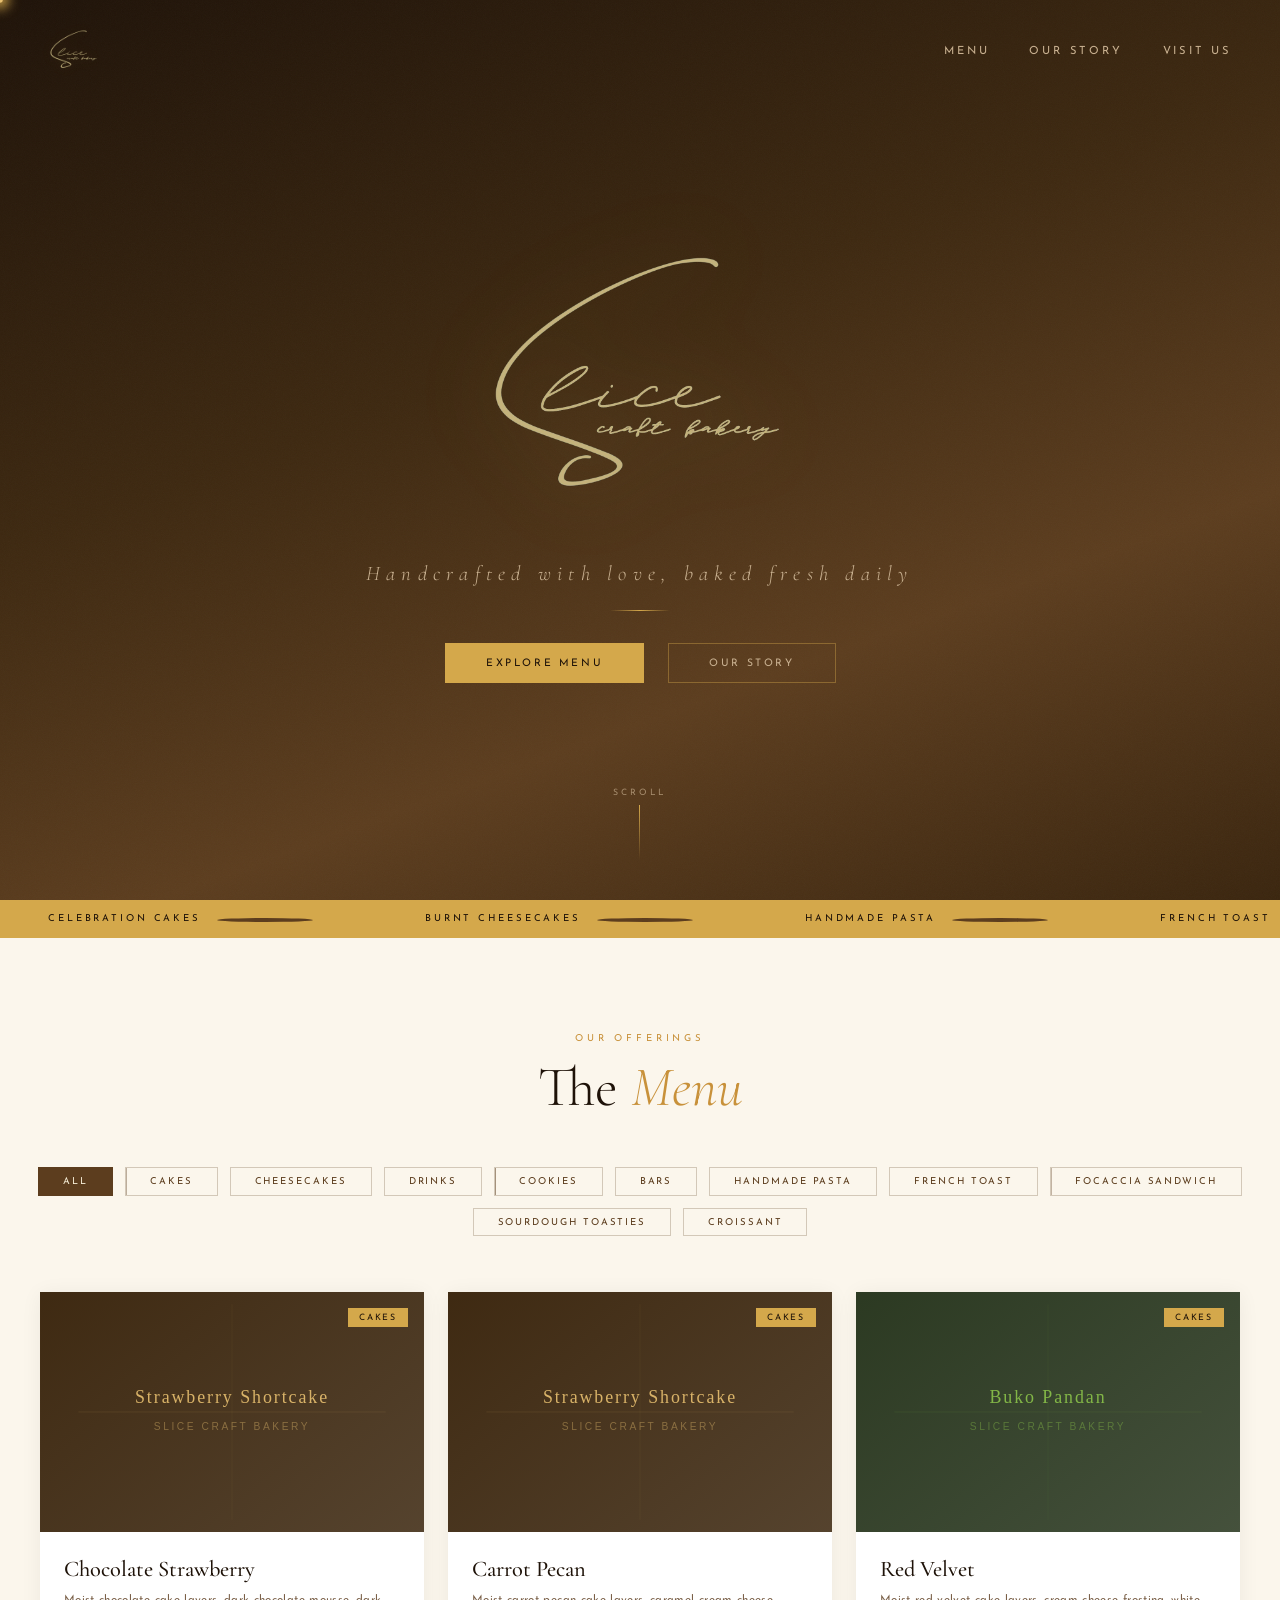
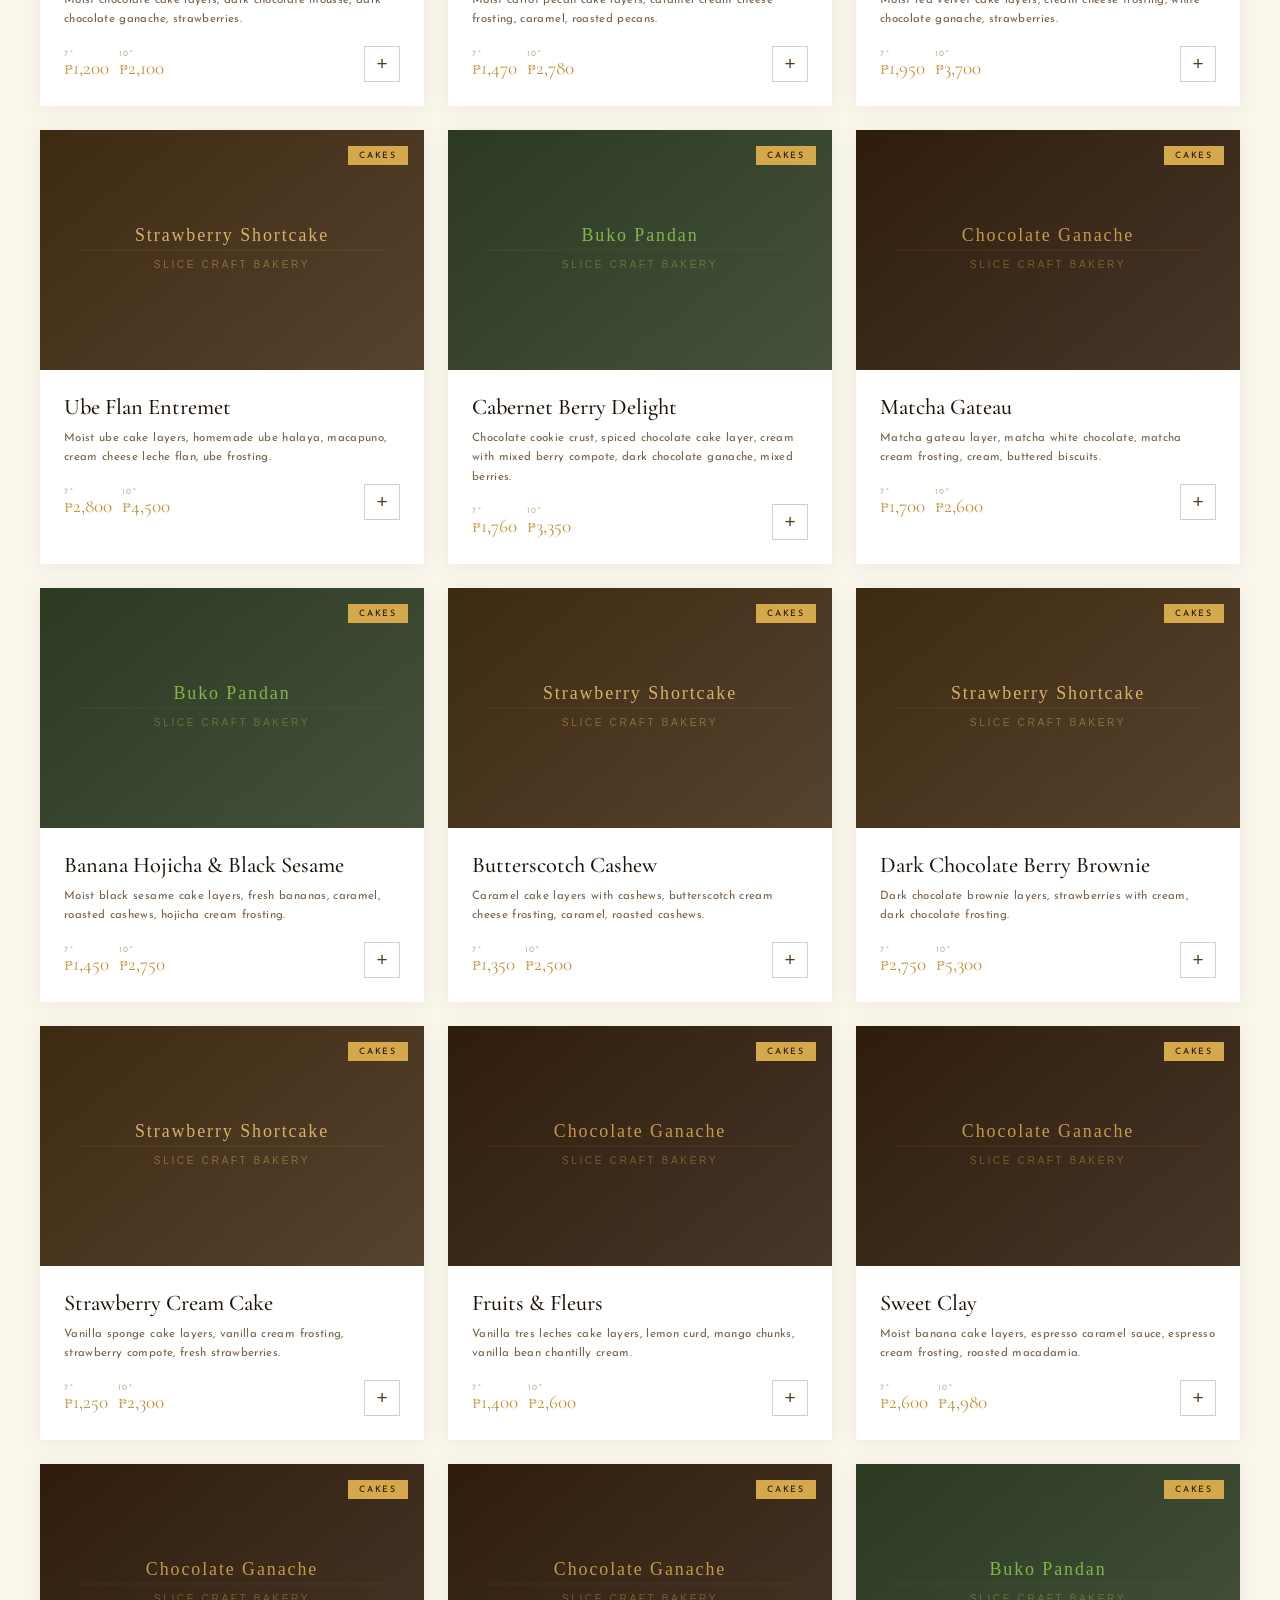
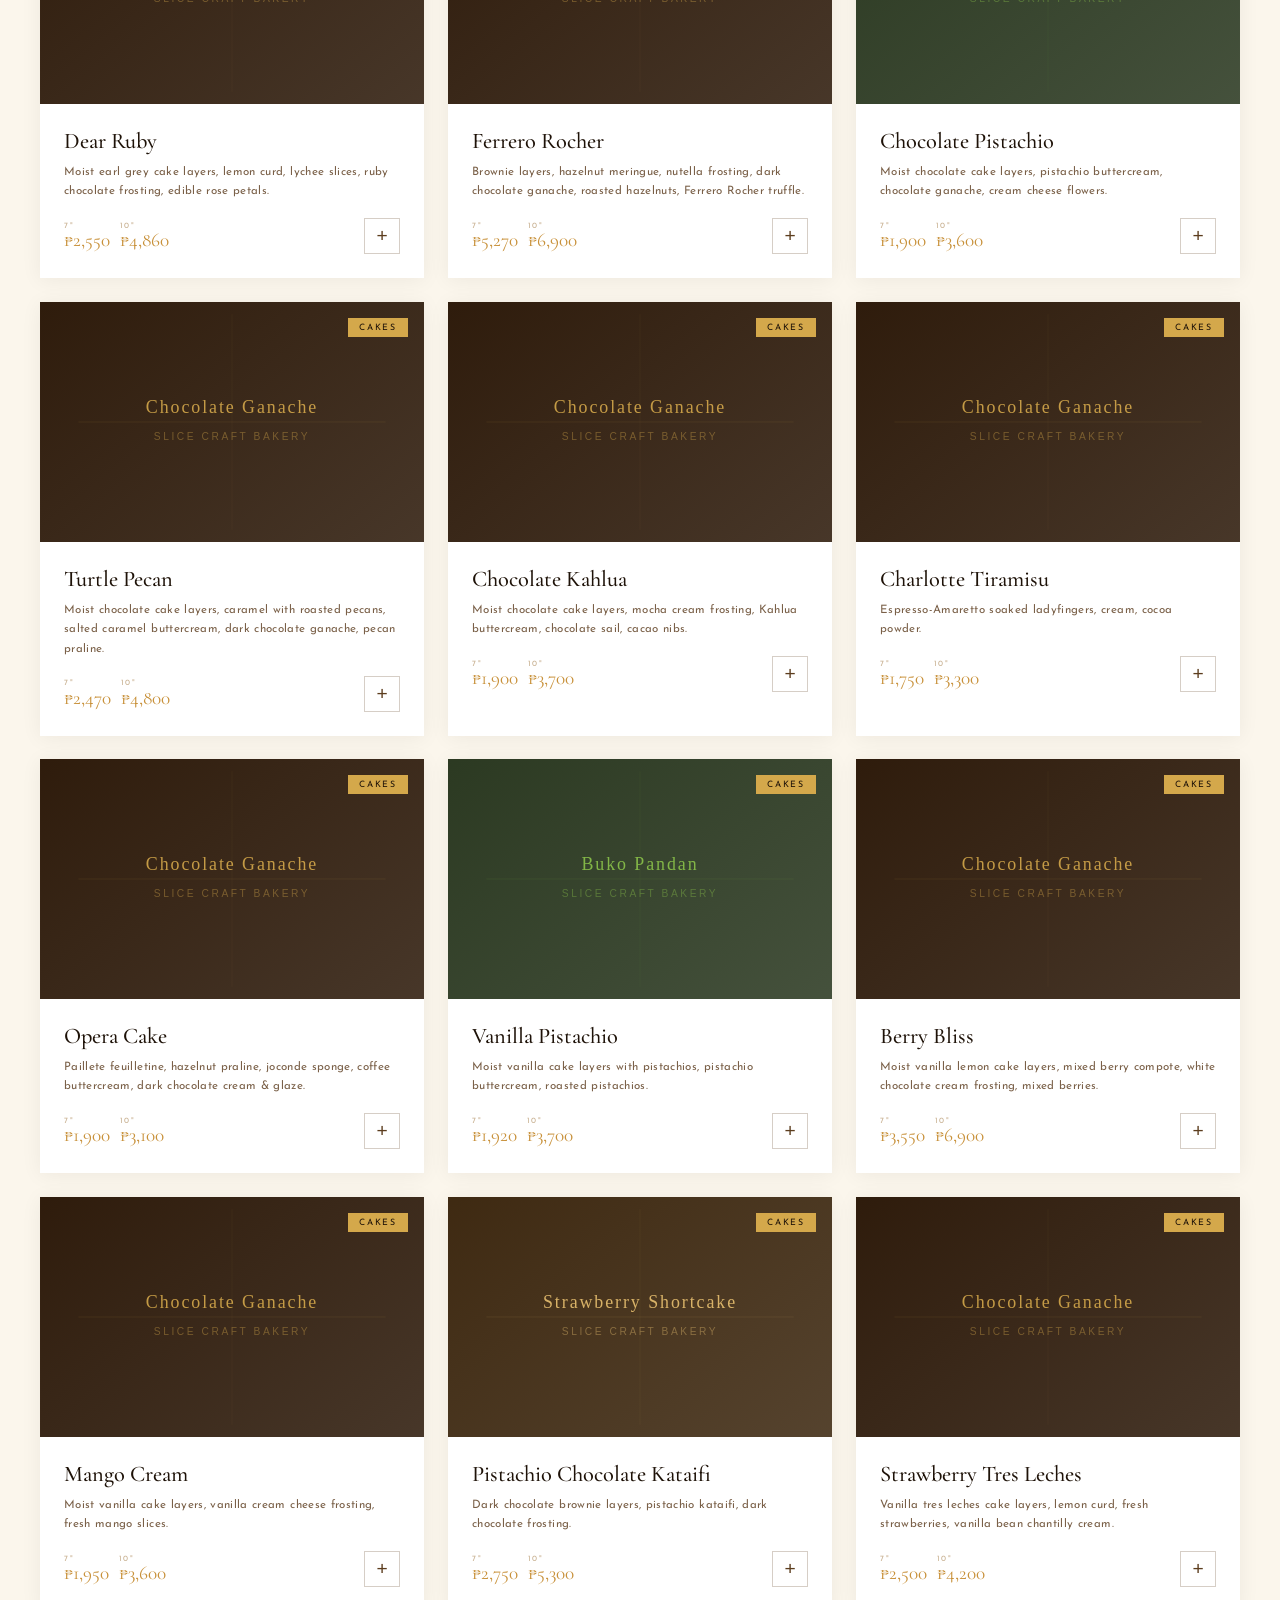
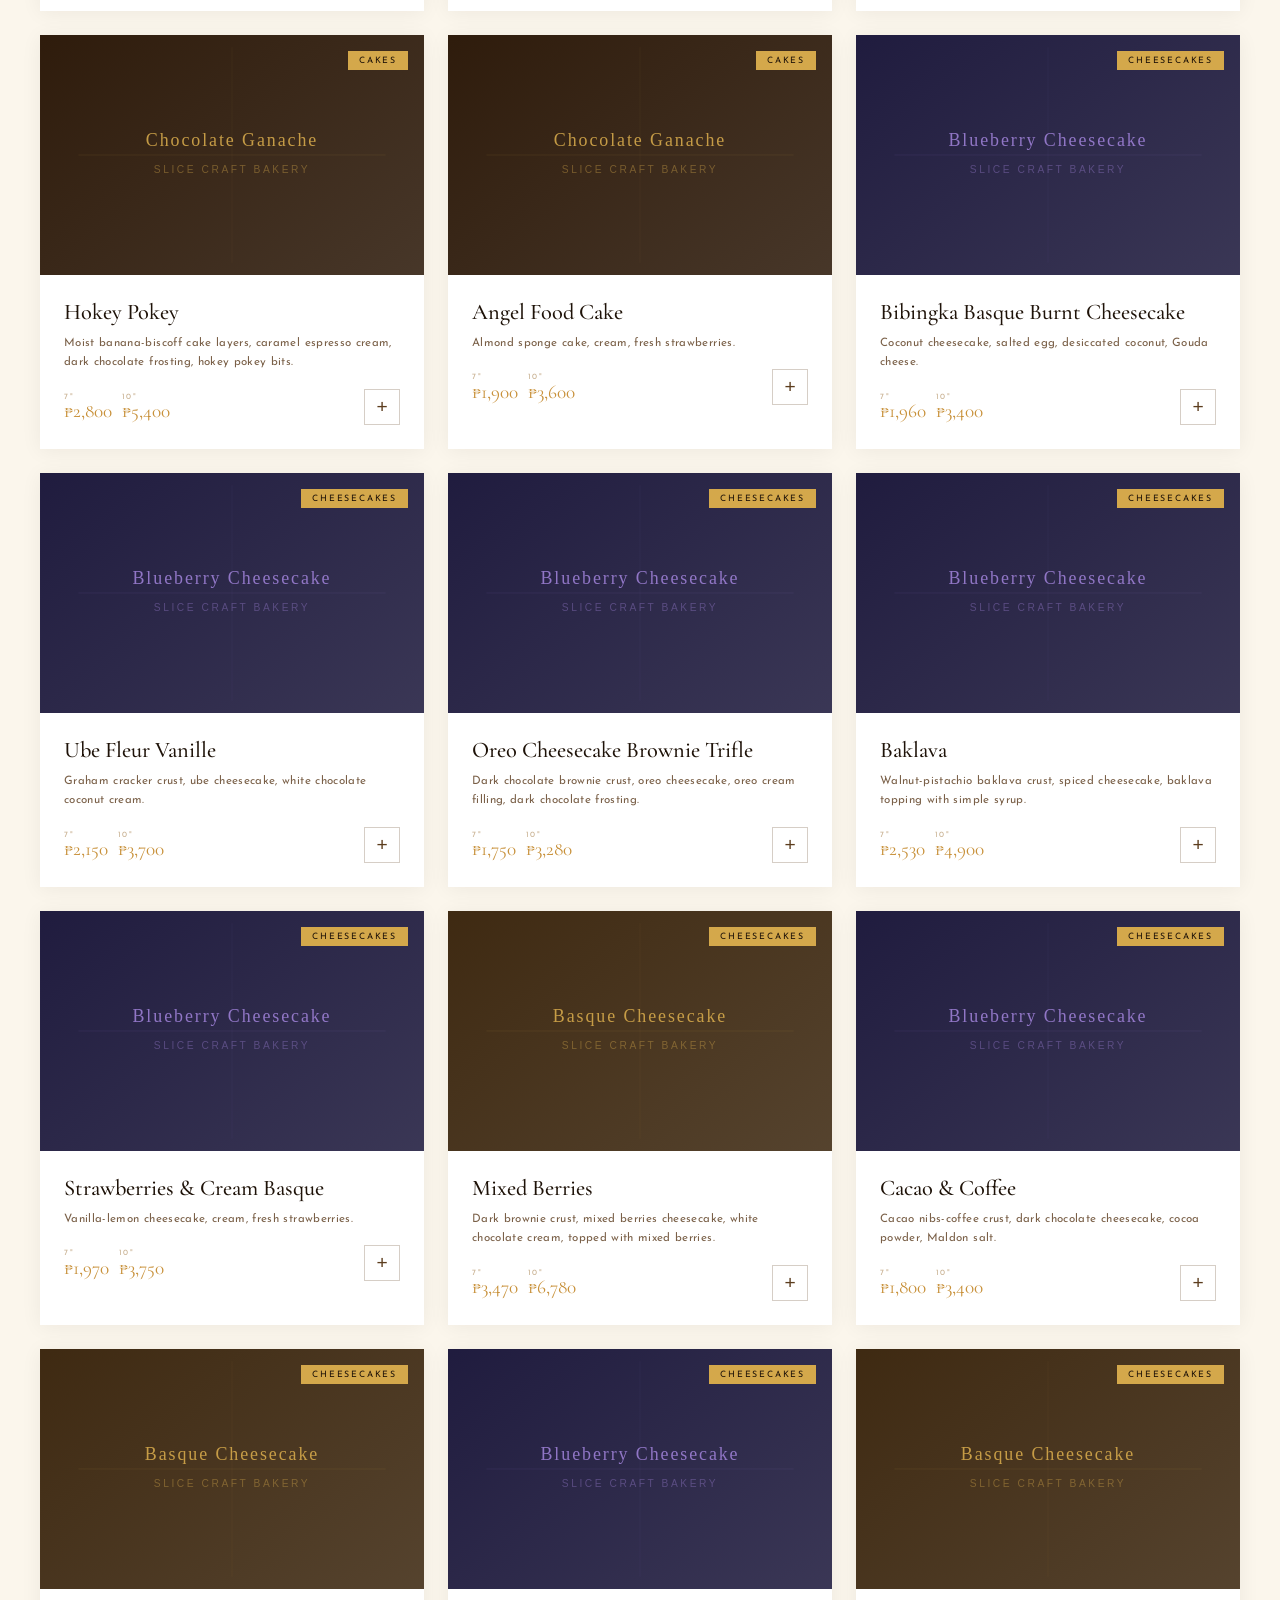
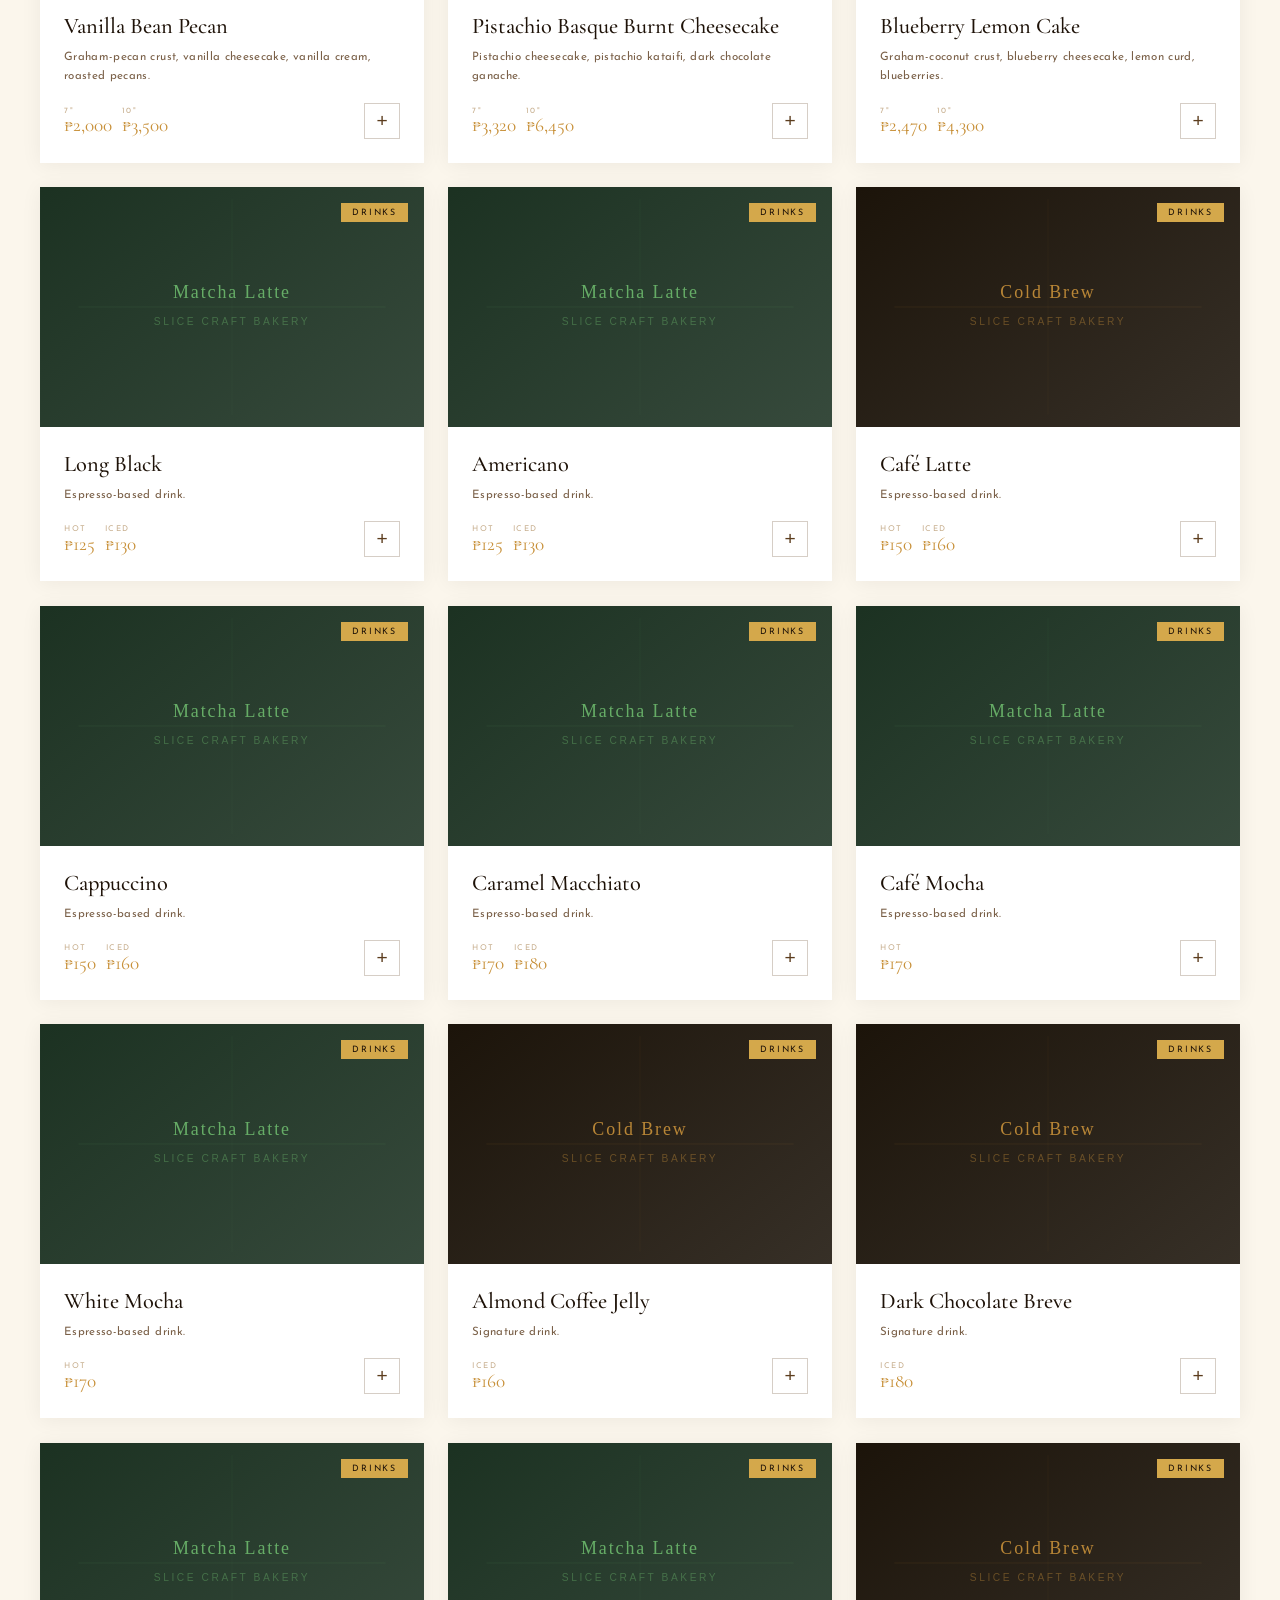
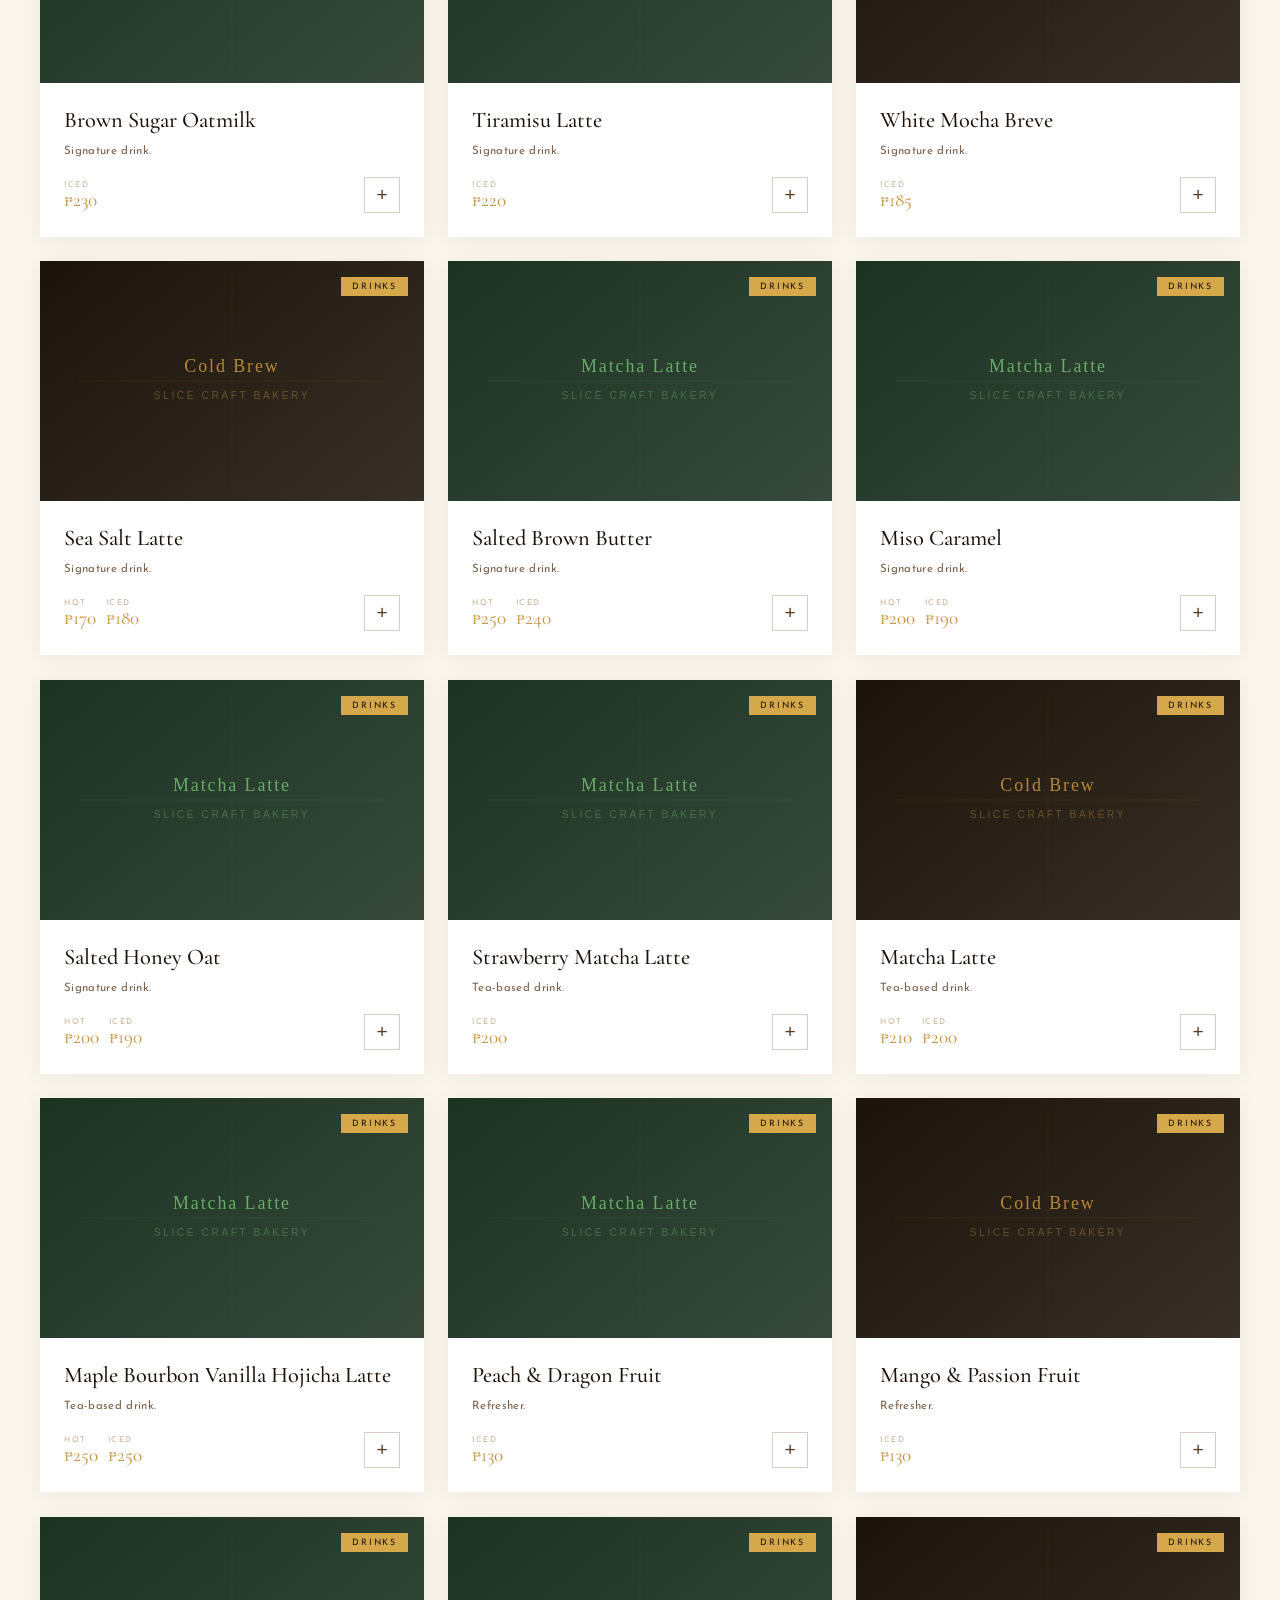
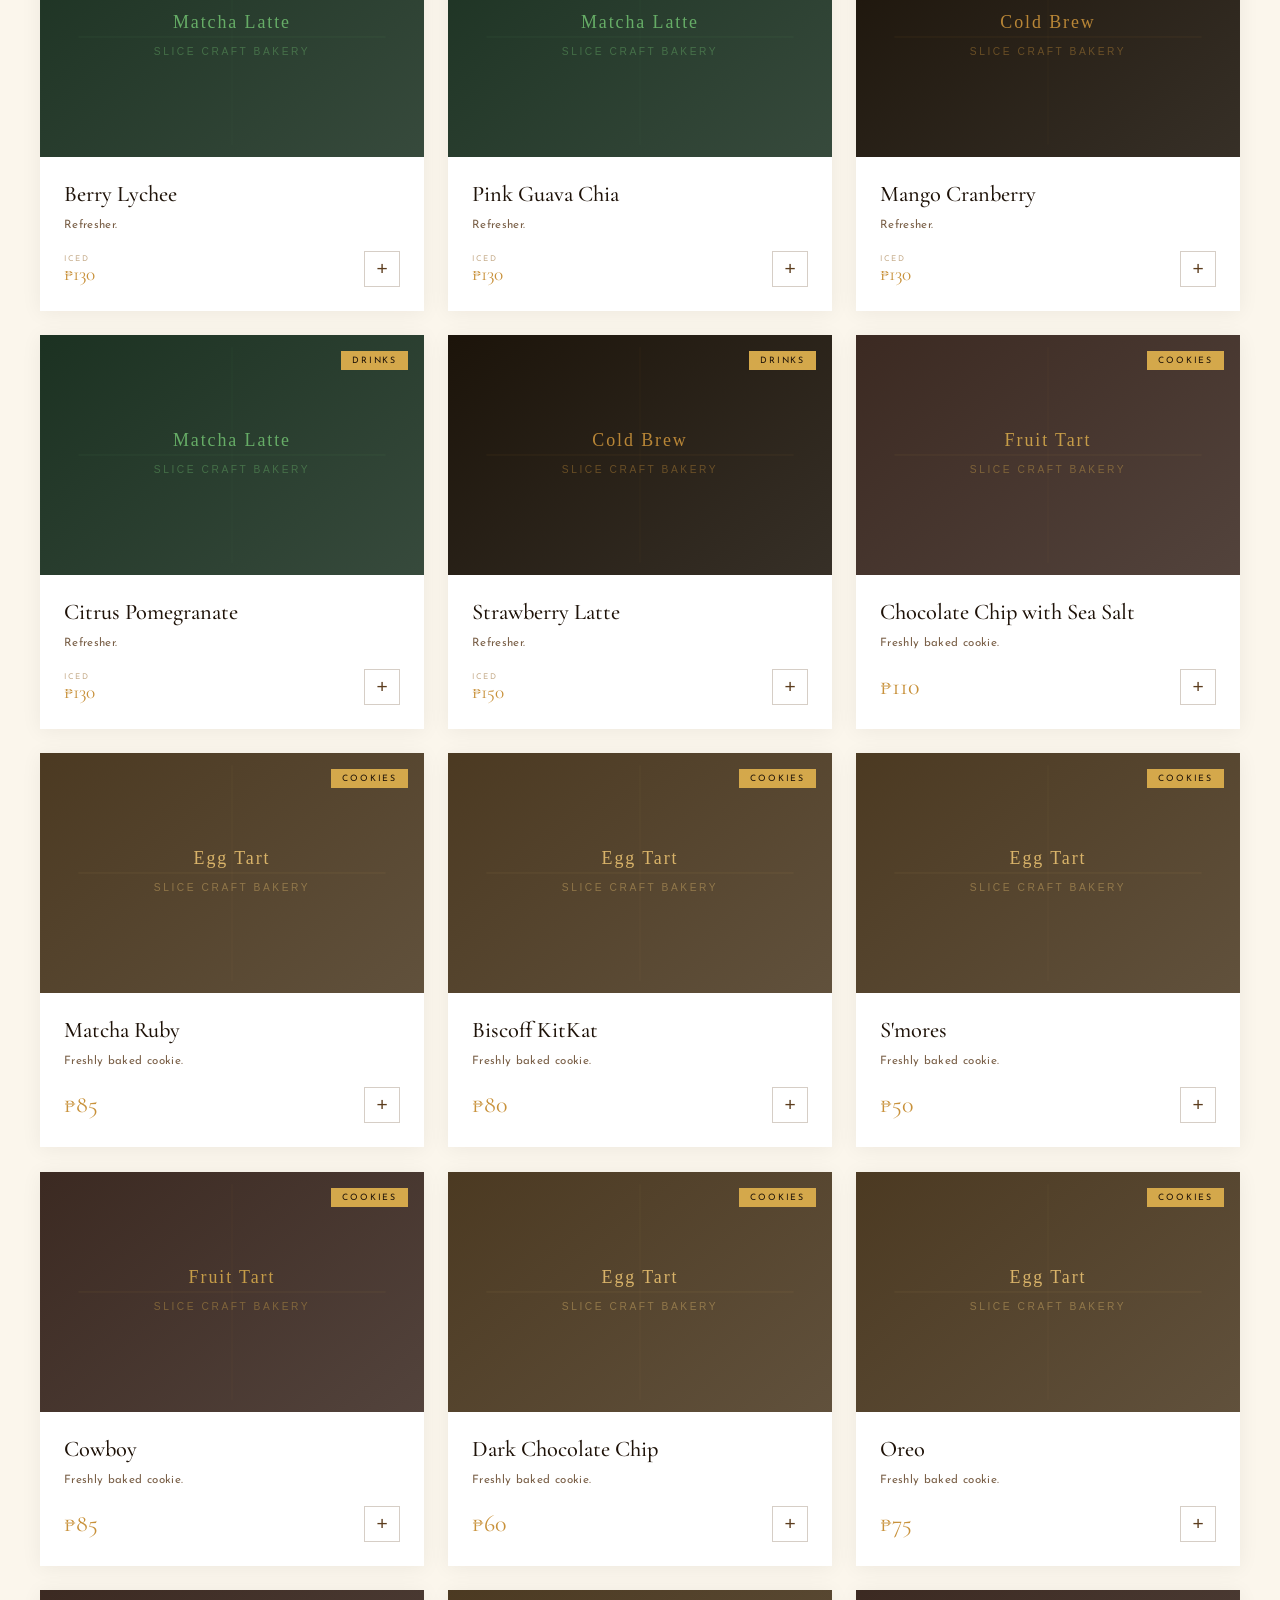
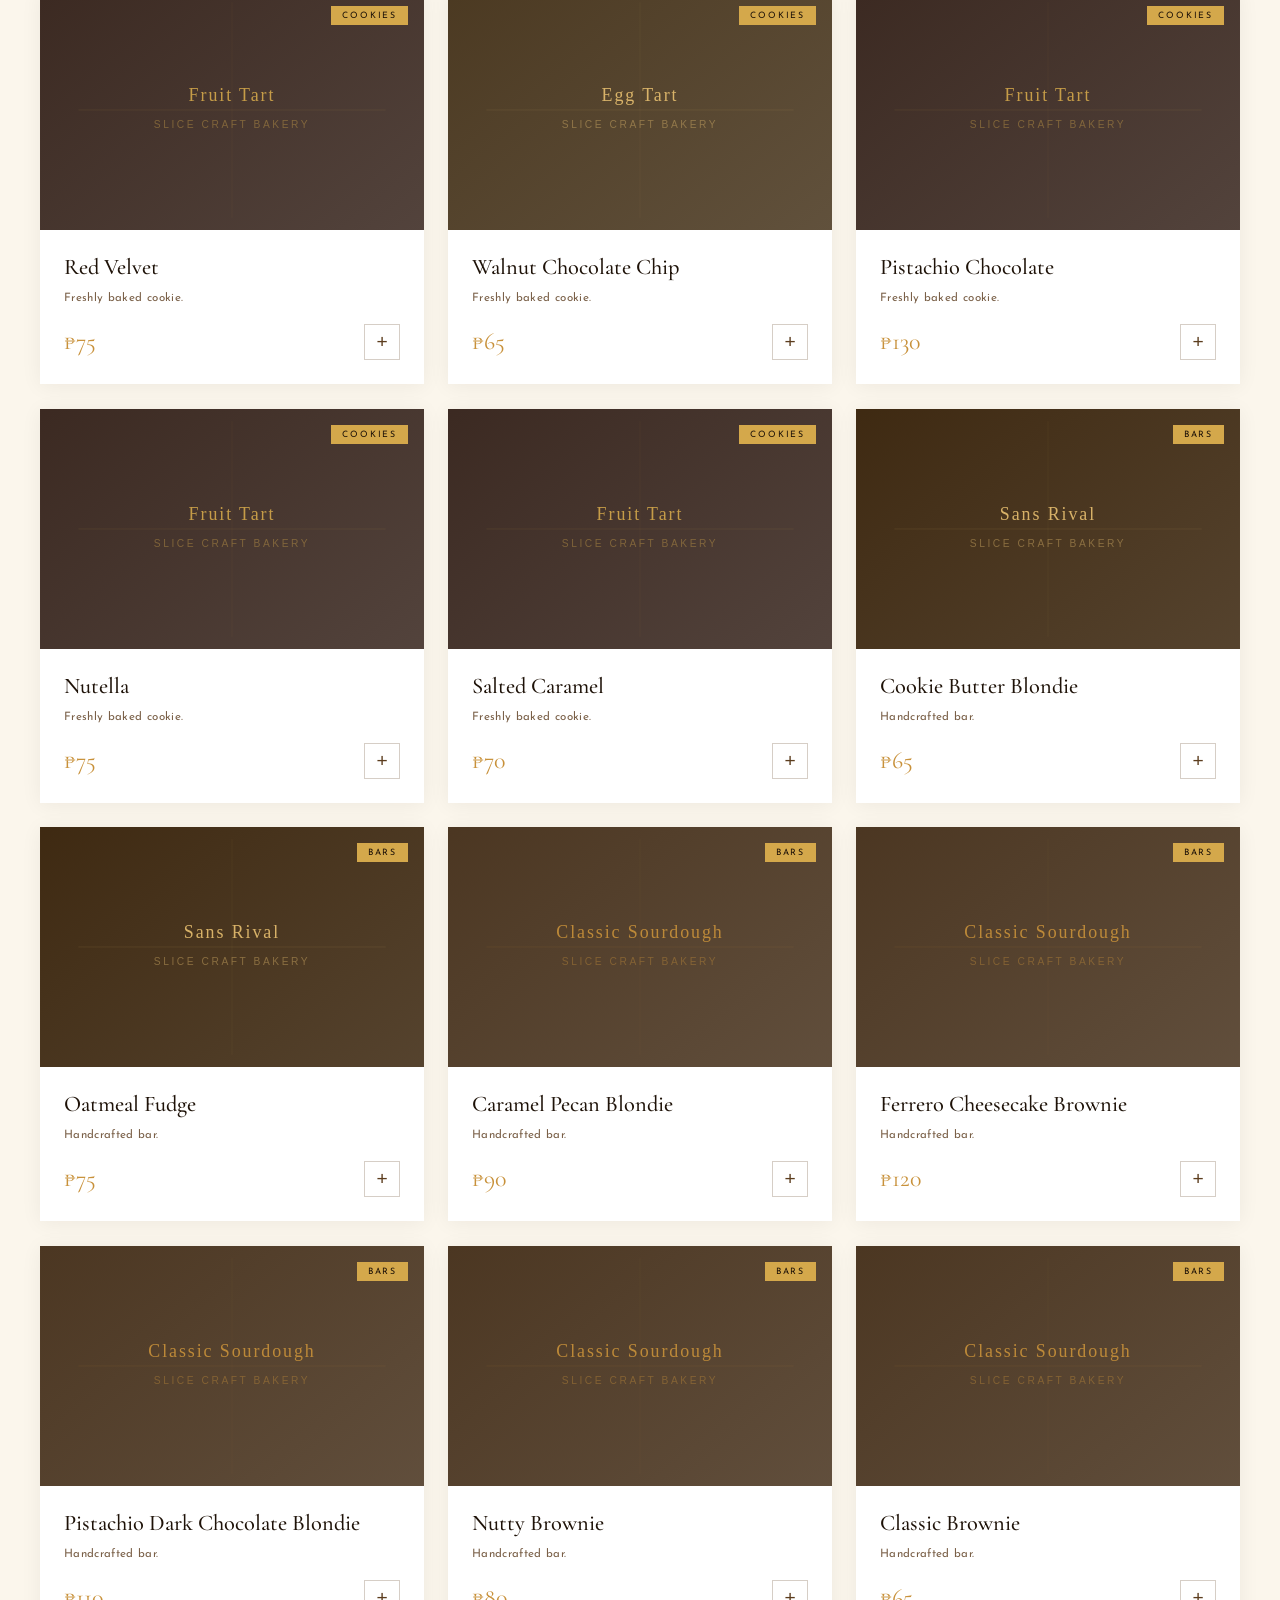
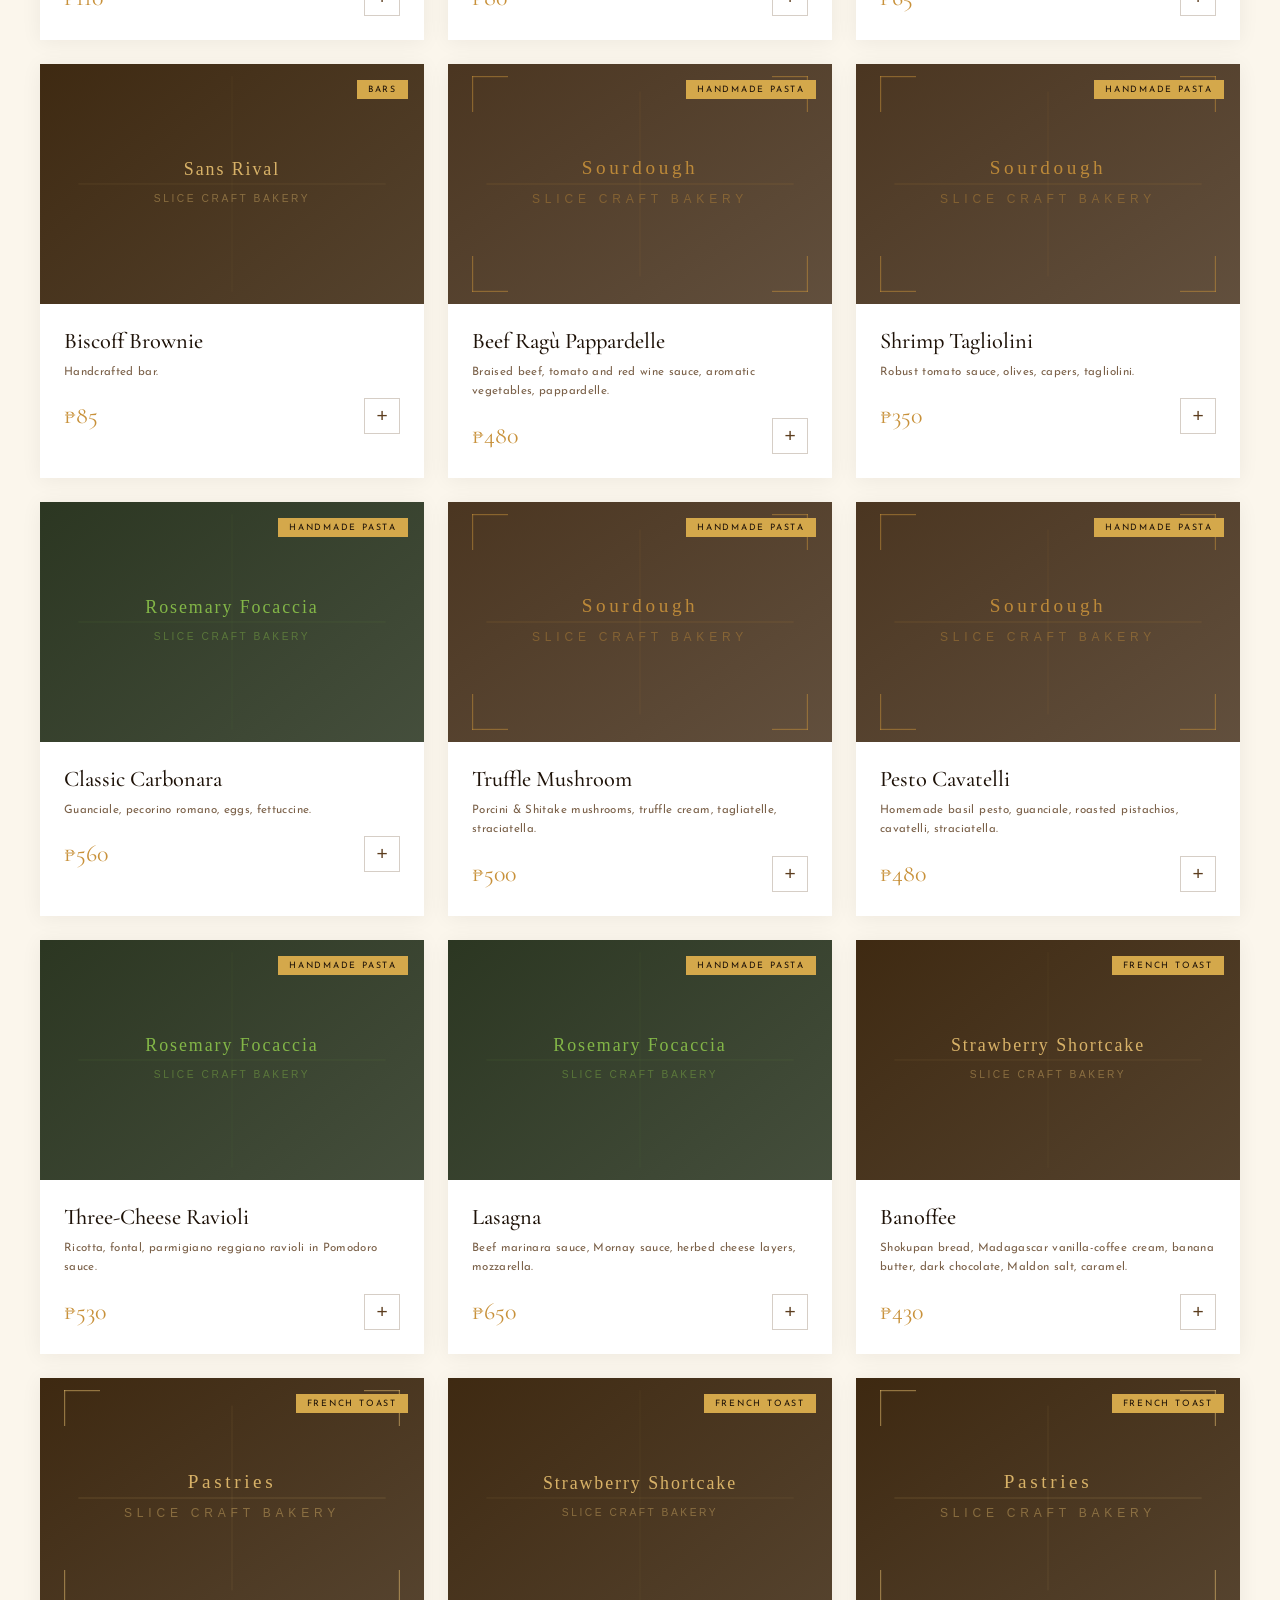
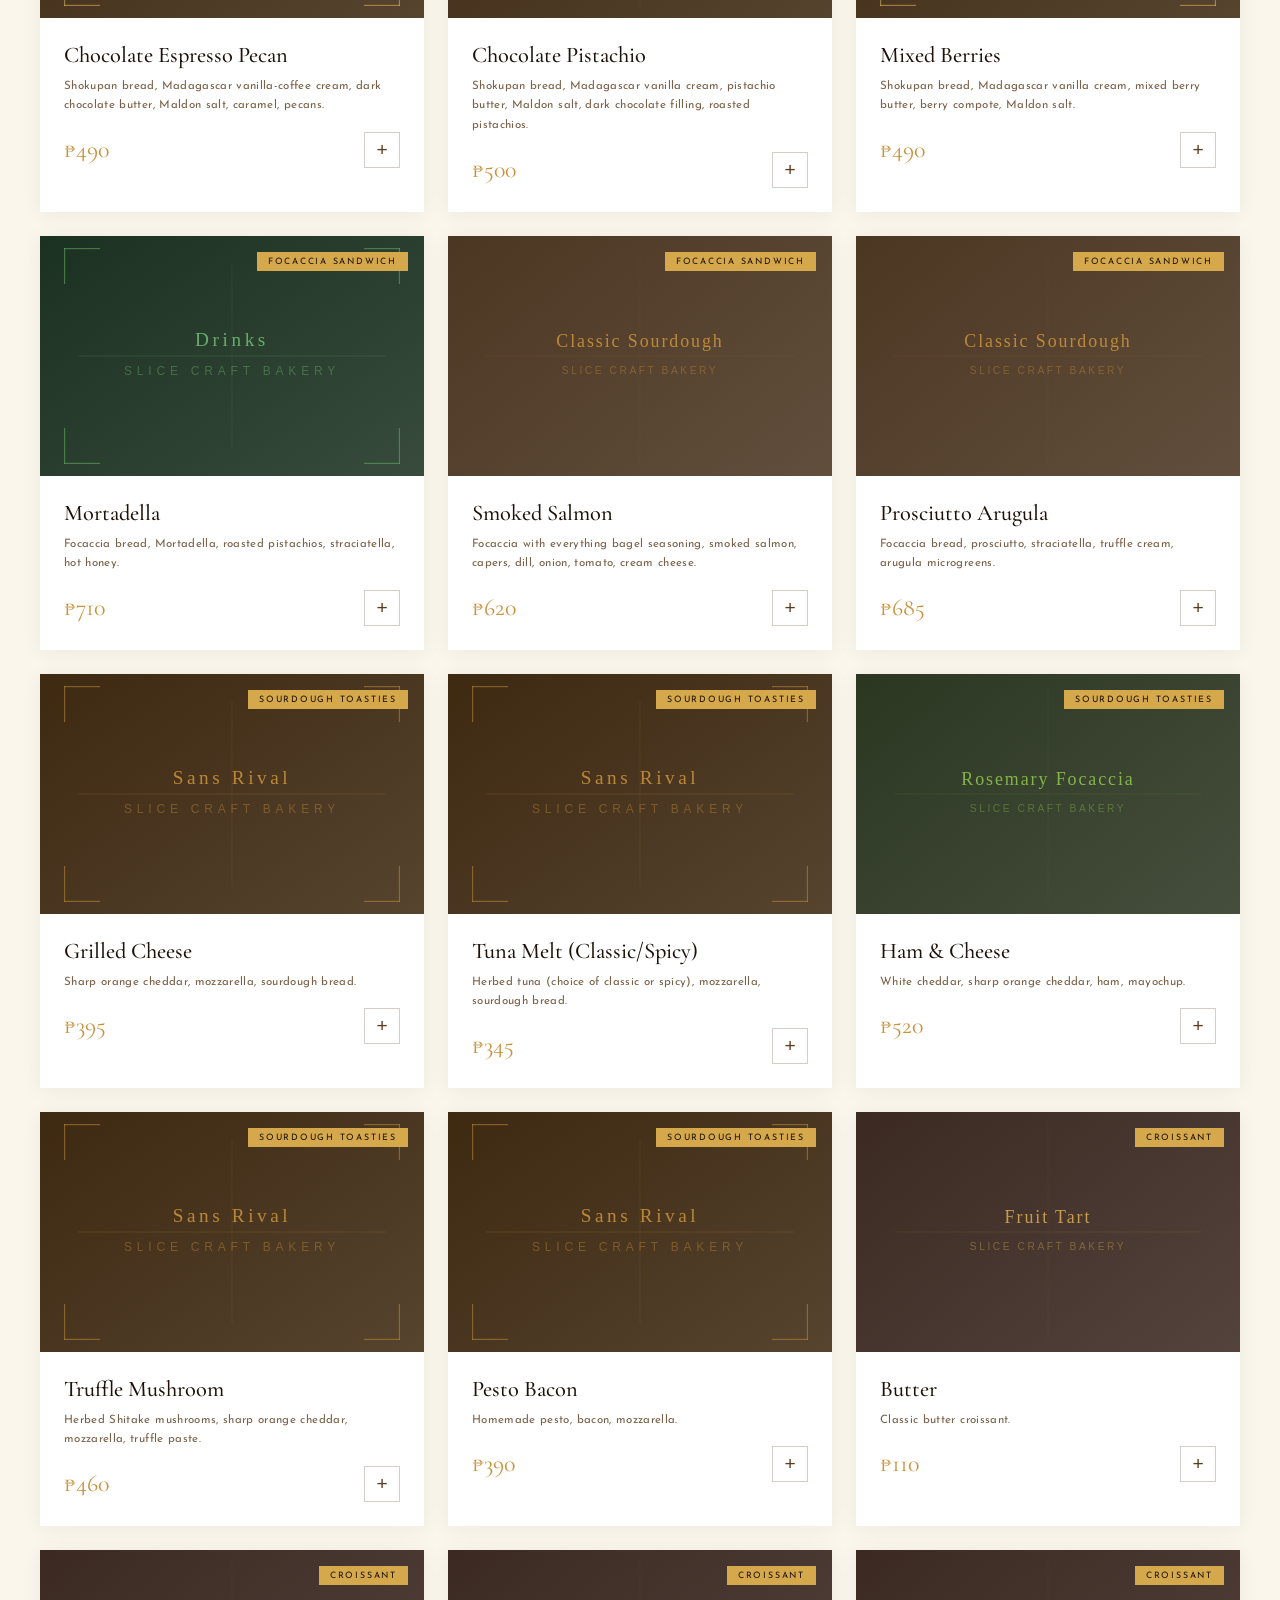
==== index.html @ 1caecca2 "Add files via upload" ====
<!DOCTYPE html>
<html lang="en">
<head>
  <meta charset="UTF-8">
  <meta name="viewport" content="width=device-width, initial-scale=1.0">
  <meta name="description" content="Slice Craft Bakery — Handcrafted artisan bread, cakes, tarts, and pastries baked fresh daily in the Philippines.">
  <title>Slice Craft Bakery</title>

  <!-- Google Fonts (requires internet; falls back gracefully offline) -->
  <link rel="preconnect" href="https://fonts.googleapis.com">
  <link rel="preconnect" href="https://fonts.gstatic.com" crossorigin>
  <link href="https://fonts.googleapis.com/css2?family=Cormorant+Garamond:ital,wght@0,300;0,400;0,500;0,600;1,300;1,400;1,600&family=Josefin+Sans:wght@100;200;300;400&display=swap" rel="stylesheet">

  <link rel="stylesheet" href="css/style.css">
</head>
<body>

<!-- ============================================================
     CURSOR
     ============================================================ -->
<div id="cursor"></div>
<div id="cursor-ring"></div>

<!-- ============================================================
     LOADING SCREEN
     ============================================================ -->
<div id="loading">
  <div>
    <img src="images/logo.png" class="loading-logo-img" alt="Slice Craft Bakery">
  </div>
  <div class="loading-bar-wrap">
    <div class="loading-bar-fill" id="loadingBar"></div>
  </div>
  <div class="loading-text" id="loadingText">Loading…</div>
</div>

<!-- ============================================================
     NAVIGATION
     ============================================================ -->
<nav id="mainNav">
  <a href="#hero" class="nav-logo">
    <img src="images/logo.png" class="nav-logo-img" alt="Slice Craft Bakery">
  </a>
  <ul class="nav-links">
    <li><a href="#menu">Menu</a></li>
    <li><a href="#about">Our Story</a></li>
    <li><a href="#contact">Visit Us</a></li>
  </ul>
</nav>

<!-- ============================================================
     HERO
     ============================================================ -->
<section class="hero" id="hero">
  <div class="particles" id="particles"></div>

  <div class="hero-content">
    <img src="images/logo.png" class="hero-logo-img" alt="Slice Craft Bakery">

    <p class="hero-tagline">Handcrafted with love, baked fresh daily</p>
    <div class="hero-divider"></div>
    <div class="hero-cta">
      <a href="#menu"  class="btn-primary">Explore Menu</a>
      <a href="#about" class="btn-outline">Our Story</a>
    </div>
  </div>

  <div class="hero-scroll-indicator">
    <span>Scroll</span>
    <div class="scroll-line"></div>
  </div>
</section>

<!-- ============================================================
     FEATURED STRIP
     ============================================================ -->
<div class="featured-strip" aria-hidden="true">
  <div class="strip-track">
    <span>Celebration Cakes<span class="strip-dot"></span></span>
    <span>Burnt Cheesecakes<span class="strip-dot"></span></span>
    <span>Handmade Pasta<span class="strip-dot"></span></span>
    <span>French Toast<span class="strip-dot"></span></span>
    <span>Focaccia Sandwiches<span class="strip-dot"></span></span>
    <span>Sourdough Toasties<span class="strip-dot"></span></span>
    <span>Croissants<span class="strip-dot"></span></span>
    <span>Signature Drinks<span class="strip-dot"></span></span>
    <span>Cookies &amp; Bars<span class="strip-dot"></span></span>
    <!-- Duplicated for seamless scroll -->
    <span>Celebration Cakes<span class="strip-dot"></span></span>
    <span>Burnt Cheesecakes<span class="strip-dot"></span></span>
    <span>Handmade Pasta<span class="strip-dot"></span></span>
    <span>French Toast<span class="strip-dot"></span></span>
    <span>Focaccia Sandwiches<span class="strip-dot"></span></span>
    <span>Sourdough Toasties<span class="strip-dot"></span></span>
    <span>Croissants<span class="strip-dot"></span></span>
    <span>Signature Drinks<span class="strip-dot"></span></span>
    <span>Cookies &amp; Bars<span class="strip-dot"></span></span>
  </div>
</div>

<!-- ============================================================
     MENU
     ============================================================ -->
<section class="menu-section" id="menu">
  <div class="section-header reveal">
    <span class="section-eyebrow">Our Offerings</span>
    <h2 class="section-title">The <em>Menu</em></h2>
  </div>

  <div class="category-filters reveal reveal-delay-1" id="categoryFilters"></div>

  <div class="menu-grid" id="menuGrid">
    <div class="menu-loading"><p>Loading menu…</p></div>
  </div>
</section>

<!-- ============================================================
     GALLERY STRIPS
     ============================================================ -->
<div class="gallery-row" aria-hidden="true">
  <div class="gallery-strip">
    <div class="gallery-strip-inner" id="galleryInner1"></div>
  </div>
</div>
<div class="gallery-row" aria-hidden="true">
  <div class="gallery-strip">
    <div class="gallery-strip-inner reverse" id="galleryInner2"></div>
  </div>
</div>

<!-- ============================================================
     ABOUT
     ============================================================ -->
<section class="about" id="about">
  <div class="about-inner">

    <div class="about-text reveal">
      <h2>Baked with <em>passion</em>,<br>served with love</h2>
      <p>What started in 2018 in our grandma's kitchen with a single blueberry cheesecake soon became something much bigger. From that very first cheesecake, our passion continued to grow. We began crafting buttery breads, delicate pastries, and homemade cakes, sharing them with friends, family, and eventually our community. Every recipe we create today carries a piece of those early memories: the warmth of home, the joy of gathering around the table, and the comfort of something freshly baked.</p>
      <p>Today, our café proudly offers a variety of artisan pastries, handcrafted breads, and intricately made cakes, all baked with the same care and love that started it all. Whether you're stopping in for your morning pastry, celebrating a family occasion, or simply enjoying a quiet coffee break, we hope every visit feels like home.</p>
      <div class="about-stat">
        <div>
          <div class="stat-num">100%</div>
          <div class="stat-label">Fresh Daily</div>
        </div>
        <div>
          <div class="stat-num">30+</div>
          <div class="stat-label">Menu Items</div>
        </div>
        <div>
          <div class="stat-num">Local</div>
          <div class="stat-label">Ingredients</div>
        </div>
      </div>
    </div>

    <div class="about-visual reveal reveal-delay-2">
      <div class="about-img-grid">
        <div class="about-img"><img src="images/about-1.svg" alt="Our cakes" loading="lazy"></div>
        <div class="about-img"><img src="images/about-2.svg" alt="Cheesecake" loading="lazy"></div>
        <div class="about-img"><img src="images/about-3.svg" alt="Sourdough" loading="lazy"></div>
        <div class="about-img"><img src="images/about-4.svg" alt="Tarts"     loading="lazy"></div>
      </div>
    </div>

  </div>
</section>

<!-- ============================================================
     CONTACT
     ============================================================ -->
<section class="contact-section" id="contact">
  <h2 class="reveal">Come <em>Visit Us</em></h2>
  <p class="reveal reveal-delay-1">
    Every morning we open our doors to the aroma of fresh bread and the warmth of community.
    We'd love to see you.
  </p>
  <div class="contact-info reveal reveal-delay-2">
    <div class="info-item">
      <div class="info-label">Location</div>
      <div class="info-val" id="contactLocation">Quezon City, Philippines</div>
    </div>
    <div class="info-item">
      <div class="info-label">Hours</div>
      <div class="info-val" id="contactHours">Tue–Sun, 7am – 6pm</div>
    </div>
    <div class="info-item">
      <div class="info-label">Email</div>
      <div class="info-val" id="contactEmail">hello@slicecraftbakery.com</div>
    </div>
    <div class="info-item">
      <div class="info-label">Instagram</div>
      <div class="info-val" id="contactInstagram">@slicecraftbakery</div>
    </div>
  </div>
</section>

<!-- ============================================================
     FOOTER
     ============================================================ -->
<footer>
  <div class="footer-logo">
    <img src="images/logo.png" class="footer-logo-img" alt="Slice Craft Bakery">
  </div>
  <div class="footer-copy">© 2025 Slice Craft Bakery. All rights reserved.</div>
</footer>

<script src="js/main.js"></script>
</body>
</html>
---- css/style.css ----
/* ============================================================
   SLICE CRAFT BAKERY — Main Stylesheet
   ============================================================ */

/* ===== CSS VARIABLES ===== */
:root {
  --dark:        #1E1208;
  --brown:       #3D2810;
  --warm:        #5C3D1E;
  --caramel:     #C8913A;
  --gold:        #D4A84B;
  --gold-light:  #E8C070;
  --cream:       #F5EDD6;
  --light-cream: #FBF6EC;
  --text:        #1A0F00;
  --sand:        #C8B090;
  --card-text:   #7a6048;
}

/* ===== RESET ===== */
*, *::before, *::after {
  margin: 0;
  padding: 0;
  box-sizing: border-box;
}
html { scroll-behavior: smooth; }
body {
  font-family: 'Josefin Sans', sans-serif;
  background: var(--light-cream);
  color: var(--text);
  overflow-x: hidden;
  cursor: none;
}

/* ===== CUSTOM CURSOR ===== */
#cursor { display: none; }
#cursor-ring {
  position: fixed;
  width: 5px;
  height: 5px;
  background: var(--gold-light);
  border-radius: 50%;
  pointer-events: none;
  z-index: 10000;
  transform: translate(-50%, -50%);
}

/* ===== LOADING SCREEN ===== */
#loading {
  position: fixed;
  inset: 0;
  background: var(--dark);
  z-index: 10000;
  display: flex;
  flex-direction: column;
  align-items: center;
  justify-content: center;
  gap: 2rem;
  transition: opacity 0.8s ease, visibility 0.8s ease;
}
#loading.hidden {
  opacity: 0;
  visibility: hidden;
  pointer-events: none;
}
.loading-logo-text {
  font-family: 'Cormorant Garamond', serif;
  font-size: 3rem;
  letter-spacing: 0.3em;
  color: var(--gold);
  animation: logoFloat 2s ease infinite;
}
.loading-logo-sub {
  font-family: 'Josefin Sans', sans-serif;
  font-size: 0.75rem;
  letter-spacing: 0.45em;
  text-transform: uppercase;
  color: var(--sand);
  margin-top: 0.3rem;
  text-align: center;
  animation: logoFloat 2s ease 0.1s infinite;
}
@keyframes logoFloat {
  0%, 100% { transform: translateY(0); }
  50%       { transform: translateY(-8px); }
}
.loading-bar-wrap {
  width: 240px;
  height: 1px;
  background: rgba(212,168,75,0.2);
  overflow: hidden;
}
.loading-bar-fill {
  height: 100%;
  background: linear-gradient(90deg, var(--caramel), var(--gold-light));
  width: 0%;
  transition: width 0.4s ease;
}
.loading-text {
  font-size: 0.65rem;
  letter-spacing: 0.3em;
  text-transform: uppercase;
  color: var(--sand);
}

/* ===== NAVIGATION ===== */
nav {
  position: fixed;
  top: 0; left: 0; right: 0;
  z-index: 100;
  padding: 1.5rem 3rem;
  display: flex;
  align-items: center;
  justify-content: space-between;
  transition: background 0.4s, padding 0.3s, backdrop-filter 0.4s;
}
nav.scrolled {
  background: rgba(30,18,8,0.92);
  backdrop-filter: blur(12px);
  padding: 1rem 3rem;
}
.nav-logo {
  font-family: 'Cormorant Garamond', serif;
  color: var(--gold);
  letter-spacing: 0.12em;
  text-decoration: none;
  display: flex;
  flex-direction: column;
  line-height: 1.2;
}
.nav-brand-slice {
  font-size: 2.25rem;
  letter-spacing: 0.2em;
}
.nav-brand-sub {
  font-family: 'Josefin Sans', sans-serif;
  font-size: 0.9rem;
  font-weight: 200;
  letter-spacing: 0.4em;
  text-transform: uppercase;
  color: var(--sand);
}
.nav-links {
  display: flex;
  gap: 2.5rem;
  list-style: none;
}
.nav-links a {
  text-decoration: none;
  font-size: 0.7rem;
  letter-spacing: 0.25em;
  text-transform: uppercase;
  color: var(--sand);
  transition: color 0.2s;
  position: relative;
}
.nav-links a::after {
  content: '';
  position: absolute;
  bottom: -3px; left: 0; right: 0;
  height: 1px;
  background: var(--gold);
  transform: scaleX(0);
  transform-origin: right;
  transition: transform 0.3s ease;
}
.nav-links a:hover { color: var(--gold); }
.nav-links a:hover::after { transform: scaleX(1); transform-origin: left; }

/* ===== HERO ===== */
.hero {
  min-height: 100vh;
  background: linear-gradient(160deg, #1E1208 0%, #3D2810 40%, #5C3D1E 70%, #3A250E 100%);
  display: flex;
  flex-direction: column;
  align-items: center;
  justify-content: center;
  position: relative;
  overflow: hidden;
}
/* Grain texture overlay */
.hero::after {
  content: '';
  position: absolute;
  inset: 0;
  opacity: 0.035;
  background-image: url("data:image/svg+xml,%3Csvg viewBox='0 0 256 256' xmlns='http://www.w3.org/2000/svg'%3E%3Cfilter id='n'%3E%3CfeTurbulence type='fractalNoise' baseFrequency='0.9' numOctaves='4' stitchTiles='stitch'/%3E%3C/filter%3E%3Crect width='100%25' height='100%25' filter='url(%23n)'/%3E%3C/svg%3E");
  background-size: 200px;
  pointer-events: none;
}
/* Floating particles */
.particles {
  position: absolute;
  inset: 0;
  pointer-events: none;
  overflow: hidden;
}
.particle {
  position: absolute;
  width: 2px; height: 2px;
  background: var(--gold);
  border-radius: 50%;
  opacity: 0;
  animation: particleFloat var(--dur, 8s) ease infinite var(--delay, 0s);
}
@keyframes particleFloat {
  0%   { opacity: 0; transform: translateY(0) translateX(0); }
  10%  { opacity: 0.6; }
  90%  { opacity: 0.2; }
  100% { opacity: 0; transform: translateY(-80vh) translateX(var(--drift, 30px)); }
}
/* Hero content */
.hero-content {
  position: relative;
  z-index: 2;
  display: flex;
  flex-direction: column;
  align-items: center;
}
.hero-svg-logo {
  animation: heroFadeIn 1.4s cubic-bezier(0.16, 1, 0.3, 1) forwards;
  opacity: 0;
  filter: drop-shadow(0 0 40px rgba(212,168,75,0.25));
}
@keyframes heroFadeIn {
  from { opacity: 0; transform: translateY(30px) scale(0.95); }
  to   { opacity: 1; transform: translateY(0) scale(1); }
}
.hero-tagline {
  font-family: 'Cormorant Garamond', serif;
  font-style: italic;
  font-weight: 300;
  font-size: clamp(1rem, 2vw, 1.3rem);
  color: var(--sand);
  letter-spacing: 0.3em;
  margin-top: 1.5rem;
  animation: heroFadeIn 1.8s cubic-bezier(0.16, 1, 0.3, 1) 0.3s forwards;
  opacity: 0;
}
.hero-divider {
  width: 60px;
  height: 1px;
  background: linear-gradient(90deg, transparent, var(--gold), transparent);
  margin: 1.5rem auto;
  animation: heroFadeIn 2s ease 0.5s forwards;
  opacity: 0;
}
.hero-cta {
  animation: heroFadeIn 2s ease 0.7s forwards;
  opacity: 0;
  display: flex;
  gap: 1.5rem;
  margin-top: 0.5rem;
}
/* Buttons */
.btn-primary {
  padding: 0.85rem 2.5rem;
  border: 1px solid var(--gold);
  color: var(--dark);
  background: var(--gold);
  font-family: 'Josefin Sans', sans-serif;
  font-size: 0.65rem;
  letter-spacing: 0.25em;
  text-transform: uppercase;
  text-decoration: none;
  transition: all 0.3s ease;
  cursor: none;
  display: inline-block;
}
.btn-primary:hover { background: transparent; color: var(--gold); }
.btn-outline {
  padding: 0.85rem 2.5rem;
  border: 1px solid rgba(212,168,75,0.4);
  color: var(--sand);
  background: transparent;
  font-family: 'Josefin Sans', sans-serif;
  font-size: 0.65rem;
  letter-spacing: 0.25em;
  text-transform: uppercase;
  text-decoration: none;
  transition: all 0.3s ease;
  cursor: none;
  display: inline-block;
}
.btn-outline:hover { border-color: var(--gold); color: var(--gold); }
/* Scroll indicator */
.hero-scroll-indicator {
  position: absolute;
  bottom: 2.5rem;
  display: flex;
  flex-direction: column;
  align-items: center;
  gap: 0.5rem;
  animation: heroFadeIn 2s ease 1.2s forwards;
  opacity: 0;
  z-index: 2;
}
.hero-scroll-indicator span {
  font-size: 0.55rem;
  letter-spacing: 0.35em;
  text-transform: uppercase;
  color: var(--sand);
  opacity: 0.7;
}
.scroll-line {
  width: 1px;
  height: 55px;
  background: linear-gradient(to bottom, var(--gold), transparent);
  animation: scrollPulse 2.2s ease infinite;
}
@keyframes scrollPulse {
  0%   { transform: scaleY(0); transform-origin: top; opacity: 1; }
  50%  { transform: scaleY(1); transform-origin: top; opacity: 1; }
  51%  { transform: scaleY(1); transform-origin: bottom; }
  100% { transform: scaleY(0); transform-origin: bottom; opacity: 0; }
}

/* ===== FEATURED STRIP ===== */
.featured-strip {
  background: var(--gold);
  padding: 0.9rem 0;
  overflow: hidden;
}
.strip-track {
  display: flex;
  animation: stripScroll 20s linear infinite;
  white-space: nowrap;
  width: max-content;
}
.strip-track span {
  font-size: 0.6rem;
  letter-spacing: 0.3em;
  text-transform: uppercase;
  color: var(--dark);
  padding: 0 3rem;
}
.strip-dot {
  display: inline-block;
  width: 4px; height: 4px;
  background: var(--warm);
  border-radius: 50%;
  vertical-align: middle;
  margin: 0 1rem;
}
@keyframes stripScroll {
  from { transform: translateX(0); }
  to   { transform: translateX(-50%); }
}

/* ===== MENU SECTION ===== */
.menu-section {
  padding: 6rem 0 8rem;
  background: var(--light-cream);
}
.section-header {
  text-align: center;
  margin-bottom: 3rem;
  padding: 0 2rem;
}
.section-eyebrow {
  font-size: 0.6rem;
  letter-spacing: 0.4em;
  text-transform: uppercase;
  color: var(--caramel);
  margin-bottom: 0.75rem;
  display: block;
}
.section-title {
  font-family: 'Cormorant Garamond', serif;
  font-weight: 300;
  font-size: clamp(2.5rem, 5vw, 3.5rem);
  color: var(--dark);
  line-height: 1.15;
}
.section-title em { font-style: italic; color: var(--caramel); }

/* Category filter pills */
.category-filters {
  display: flex;
  gap: 0.75rem;
  justify-content: center;
  flex-wrap: wrap;
  margin-bottom: 3rem;
  padding: 0 2rem;
}
.filter-pill {
  padding: 0.55rem 1.5rem;
  border: 1px solid rgba(92,61,30,0.25);
  background: transparent;
  font-family: 'Josefin Sans', sans-serif;
  font-size: 0.6rem;
  letter-spacing: 0.2em;
  text-transform: uppercase;
  color: var(--warm);
  cursor: none;
  transition: all 0.25s ease;
  position: relative;
  overflow: hidden;
}
.filter-pill::before {
  content: '';
  position: absolute;
  inset: 0;
  background: var(--warm);
  transform: translateX(-100%);
  transition: transform 0.25s ease;
  z-index: -1;
}
.filter-pill:hover::before,
.filter-pill.active::before { transform: translateX(0); }
.filter-pill:hover,
.filter-pill.active { color: var(--cream); border-color: var(--warm); }

/* Menu grid */
.menu-grid {
  display: grid;
  grid-template-columns: repeat(auto-fill, minmax(300px, 1fr));
  gap: 1.5rem;
  max-width: 1300px;
  margin: 0 auto;
  padding: 0 2.5rem;
}

/* Menu card */
.menu-card {
  background: #fff;
  overflow: hidden;
  cursor: none;
  opacity: 0;
  transform: translateY(30px);
  will-change: transform;
  box-shadow: 0 2px 20px rgba(30,18,8,0.06);
  position: relative;
  transition: box-shadow 0.4s ease;
}
.menu-card.visible {
  animation: cardReveal 0.6s cubic-bezier(0.16, 1, 0.3, 1) forwards;
}
@keyframes cardReveal {
  to { opacity: 1; transform: translateY(0); }
}
.menu-card:hover { box-shadow: 0 16px 50px rgba(30,18,8,0.15); }
.card-img {
  height: 240px;
  overflow: hidden;
  position: relative;
}
.card-img img {
  width: 100%; height: 100%;
  object-fit: cover;
  transition: transform 0.7s cubic-bezier(0.25, 0.46, 0.45, 0.94);
}
.menu-card:hover .card-img img { transform: scale(1.08); }
.card-overlay {
  position: absolute;
  inset: 0;
  background: linear-gradient(to top, rgba(30,18,8,0.5) 0%, transparent 50%);
  opacity: 0;
  transition: opacity 0.4s ease;
}
.menu-card:hover .card-overlay { opacity: 1; }
.card-tag {
  position: absolute;
  top: 1rem; right: 1rem;
  background: var(--gold);
  color: var(--dark);
  font-size: 0.55rem;
  letter-spacing: 0.2em;
  text-transform: uppercase;
  padding: 0.3rem 0.7rem;
}
.card-body { padding: 1.5rem; }
.card-name {
  font-family: 'Cormorant Garamond', serif;
  font-size: 1.4rem;
  font-weight: 500;
  color: var(--dark);
  margin-bottom: 0.5rem;
  line-height: 1.2;
}
.card-desc {
  font-size: 0.72rem;
  line-height: 1.7;
  color: var(--card-text);
  letter-spacing: 0.03em;
  margin-bottom: 1rem;
}
.card-footer {
  display: flex;
  align-items: center;
  justify-content: space-between;
}
.card-price {
  font-family: 'Cormorant Garamond', serif;
  font-size: 1.5rem;
  color: var(--caramel);
}
.card-add {
  width: 36px; height: 36px;
  border: 1px solid rgba(92,61,30,0.25);
  background: transparent;
  display: flex;
  align-items: center;
  justify-content: center;
  cursor: none;
  transition: all 0.25s ease;
  font-size: 1.2rem;
  color: var(--warm);
}
.card-add:hover { background: var(--warm); color: var(--cream); border-color: var(--warm); }
.card-add.added {
  background: var(--gold);
  border-color: var(--gold);
  color: var(--dark);
  animation: addPop 0.3s ease;
}
@keyframes addPop {
  0%   { transform: scale(1); }
  50%  { transform: scale(1.3); }
  100% { transform: scale(1); }
}
.menu-loading {
  text-align: center;
  padding: 4rem;
  grid-column: 1 / -1;
}
.menu-loading p {
  font-family: 'Cormorant Garamond', serif;
  font-style: italic;
  font-size: 1.2rem;
  color: var(--caramel);
}

/* ===== GALLERY STRIPS ===== */
.gallery-row {
  overflow: hidden;
  padding: 0.375rem 0;
  background: var(--dark);
}
.gallery-row + .gallery-row { margin-top: 0.375rem; }
.gallery-strip {
  display: flex;
  gap: 0.75rem;
}
.gallery-strip-inner {
  display: flex;
  gap: 0.75rem;
  animation: galleryScroll 25s linear infinite;
  width: max-content;
  flex-shrink: 0;
}
.gallery-strip-inner.reverse { animation-direction: reverse; }
@keyframes galleryScroll {
  from { transform: translateX(0); }
  to   { transform: translateX(-50%); }
}
.gallery-thumb {
  width: 160px; height: 110px;
  flex-shrink: 0;
  overflow: hidden;
}
.gallery-thumb img {
  width: 100%; height: 100%;
  object-fit: cover;
  filter: sepia(15%) brightness(0.85);
  transition: filter 0.3s;
}
.gallery-thumb:hover img { filter: sepia(0%) brightness(1); }

/* ===== ABOUT ===== */
.about {
  padding: 7rem 0;
  background: var(--dark);
  position: relative;
  overflow: hidden;
}
.about::before {
  content: '';
  position: absolute;
  top: -100px; right: -100px;
  width: 500px; height: 500px;
  background: radial-gradient(circle, rgba(212,168,75,0.06) 0%, transparent 70%);
  pointer-events: none;
}
.about-inner {
  max-width: 900px;
  margin: 0 auto;
  padding: 0 3rem;
  display: grid;
  grid-template-columns: 1fr 1fr;
  gap: 5rem;
  align-items: center;
}
.about-text h2 {
  font-family: 'Cormorant Garamond', serif;
  font-weight: 300;
  font-size: clamp(2.5rem, 5vw, 4rem);
  color: var(--cream);
  line-height: 1.1;
  margin-bottom: 1.5rem;
}
.about-text h2 em { font-style: italic; color: var(--gold); }
.about-text p {
  font-size: 0.8rem;
  line-height: 1.9;
  color: var(--sand);
  letter-spacing: 0.05em;
  margin-bottom: 1.5rem;
}
.about-stat { display: flex; gap: 3rem; margin-top: 2.5rem; }
.stat-num {
  font-family: 'Cormorant Garamond', serif;
  font-size: 2.5rem;
  color: var(--gold);
  font-weight: 300;
  line-height: 1;
}
.stat-label {
  font-size: 0.6rem;
  letter-spacing: 0.2em;
  text-transform: uppercase;
  color: var(--sand);
  margin-top: 0.3rem;
}
.about-img-grid {
  display: grid;
  grid-template-columns: 1fr 1fr;
  gap: 0.75rem;
}
.about-img {
  aspect-ratio: 1;
  overflow: hidden;
}
.about-img img {
  width: 100%; height: 100%;
  object-fit: cover;
  transition: transform 0.6s ease;
  filter: sepia(20%) brightness(0.9);
}
.about-img:hover img { transform: scale(1.08); }

/* ===== CONTACT ===== */
.contact-section {
  padding: 6rem 0;
  background: var(--brown);
  text-align: center;
  position: relative;
  overflow: hidden;
}
.contact-section::before {
  content: '';
  position: absolute;
  inset: 0;
  opacity: 0.03;
  background-image: url("data:image/svg+xml,%3Csvg viewBox='0 0 256 256' xmlns='http://www.w3.org/2000/svg'%3E%3Cfilter id='n'%3E%3CfeTurbulence type='fractalNoise' baseFrequency='0.9' numOctaves='4' stitchTiles='stitch'/%3E%3C/filter%3E%3Crect width='100%25' height='100%25' filter='url(%23n)'/%3E%3C/svg%3E");
  background-size: 200px;
}
.contact-section h2 {
  font-family: 'Cormorant Garamond', serif;
  font-weight: 300;
  font-size: clamp(2.5rem, 5vw, 4rem);
  color: var(--cream);
  margin-bottom: 1rem;
  position: relative; z-index: 1;
}
.contact-section h2 em { font-style: italic; color: var(--gold); }
.contact-section p {
  color: var(--sand);
  font-size: 0.8rem;
  letter-spacing: 0.08em;
  line-height: 1.8;
  max-width: 500px;
  margin: 0 auto 2.5rem;
  position: relative; z-index: 1;
}
.contact-info {
  display: flex;
  gap: 4rem;
  justify-content: center;
  flex-wrap: wrap;
  position: relative;
  z-index: 1;
}
.info-item { text-align: center; }
.info-label {
  font-size: 0.55rem;
  letter-spacing: 0.3em;
  text-transform: uppercase;
  color: var(--gold);
  margin-bottom: 0.5rem;
}
.info-val {
  font-family: 'Cormorant Garamond', serif;
  font-size: 1.1rem;
  color: var(--cream);
  font-style: italic;
}

/* ===== FOOTER ===== */
footer {
  background: var(--dark);
  padding: 2rem 3rem;
  display: flex;
  align-items: center;
  justify-content: space-between;
  border-top: 1px solid rgba(212,168,75,0.1);
}
.footer-logo { display: flex; flex-direction: column; line-height: 1.2; }
.footer-brand-slice {
  font-family: 'Cormorant Garamond', serif;
  font-size: 2.1rem;
  letter-spacing: 0.2em;
  color: var(--gold);
}
.footer-brand-sub {
  font-family: 'Josefin Sans', sans-serif;
  font-size: 0.9rem;
  font-weight: 200;
  letter-spacing: 0.4em;
  text-transform: uppercase;
  color: var(--sand);
}
.footer-copy {
  font-size: 0.6rem;
  letter-spacing: 0.15em;
  color: var(--sand);
  opacity: 0.6;
}

/* ===== SCROLL REVEAL ===== */
.reveal {
  opacity: 0;
  transform: translateY(40px);
  transition: opacity 0.8s cubic-bezier(0.16, 1, 0.3, 1),
              transform 0.8s cubic-bezier(0.16, 1, 0.3, 1);
}
.reveal.visible { opacity: 1; transform: translateY(0); }
.reveal-delay-1 { transition-delay: 0.1s; }
.reveal-delay-2 { transition-delay: 0.2s; }
.reveal-delay-3 { transition-delay: 0.3s; }

/* ===== RESPONSIVE ===== */
@media (max-width: 768px) {
  nav { padding: 1rem 1.5rem; }
  nav.scrolled { padding: 0.75rem 1.5rem; }
  .nav-brand-slice { font-size: 1.6rem; }
  .nav-brand-sub { font-size: 0.7rem; letter-spacing: 0.25em; }
  .nav-links { gap: 1.5rem; }

  .about-inner {
    grid-template-columns: 1fr;
    gap: 3rem;
    padding: 0 1.5rem;
  }
  .contact-info { gap: 2rem; }
  footer { flex-direction: column; gap: 1rem; text-align: center; padding: 1.5rem; }
  .menu-grid { padding: 0 1rem; }
  .hero-cta { flex-direction: column; align-items: center; }
}

@media (prefers-reduced-motion: reduce) {
  *, *::before, *::after { animation-duration: 0.01ms !important; transition-duration: 0.01ms !important; }
}

/* ===== MULTI-PRICE CARDS (sizes with different prices) ===== */
.card-footer {
  display: flex;
  align-items: center;
  justify-content: space-between;
  gap: 0.5rem;
}
.card-prices {
  display: flex;
  flex-wrap: wrap;
  gap: 0.6rem;
  flex: 1;
}
.card-prices.single .price-val {
  font-family: 'Cormorant Garamond', serif;
  font-size: 1.5rem;
  color: var(--caramel);
}
.price-option {
  display: flex;
  flex-direction: column;
  align-items: flex-start;
}
.price-size {
  font-size: 0.5rem;
  letter-spacing: 0.2em;
  text-transform: uppercase;
  color: var(--sand);
  margin-bottom: 0.1rem;
}
.price-val {
  font-family: 'Cormorant Garamond', serif;
  font-size: 1.2rem;
  color: var(--caramel);
  line-height: 1;
}

/* ===== CATEGORY FILTERS — scrollable on mobile ===== */
.category-filters {
  overflow-x: auto;
  -webkit-overflow-scrolling: touch;
  scrollbar-width: none;
  padding-bottom: 0.5rem;
  flex-wrap: nowrap;
  justify-content: flex-start;
  padding-left: 2rem;
  padding-right: 2rem;
}
.category-filters::-webkit-scrollbar { display: none; }

/* Center the pills on wider screens */
@media (min-width: 900px) {
  .category-filters {
    justify-content: center;
    flex-wrap: wrap;
    overflow-x: visible;
  }
}

/* ===== LOGO IMAGE STYLES ===== */

/* Hero — large, centred, glowing */
.hero-logo-img {
  width: 320px;
  max-width: 80vw;
  height: auto;
  display: block;
  filter: drop-shadow(0 0 40px rgba(212,168,75,0.30));
  animation: heroFadeIn 1.4s cubic-bezier(0.16, 1, 0.3, 1) forwards;
  opacity: 0;
}

/* Nav — small, left-aligned */
.nav-logo-img {
  height: 52px;
  width: auto;
  display: block;
  filter: drop-shadow(0 0 6px rgba(212,168,75,0.15));
  transition: filter 0.3s ease;
}
.nav-logo:hover .nav-logo-img {
  filter: drop-shadow(0 0 12px rgba(212,168,75,0.45));
}
nav.scrolled .nav-logo-img {
  height: 44px;
}

/* Footer — small */
.footer-logo-img {
  height: 60px;
  width: auto;
  display: block;
  opacity: 0.85;
}

/* Loading screen — animated float */
.loading-logo-img {
  width: 220px;
  height: auto;
  display: block;
  animation: logoFloat 2s ease infinite;
}
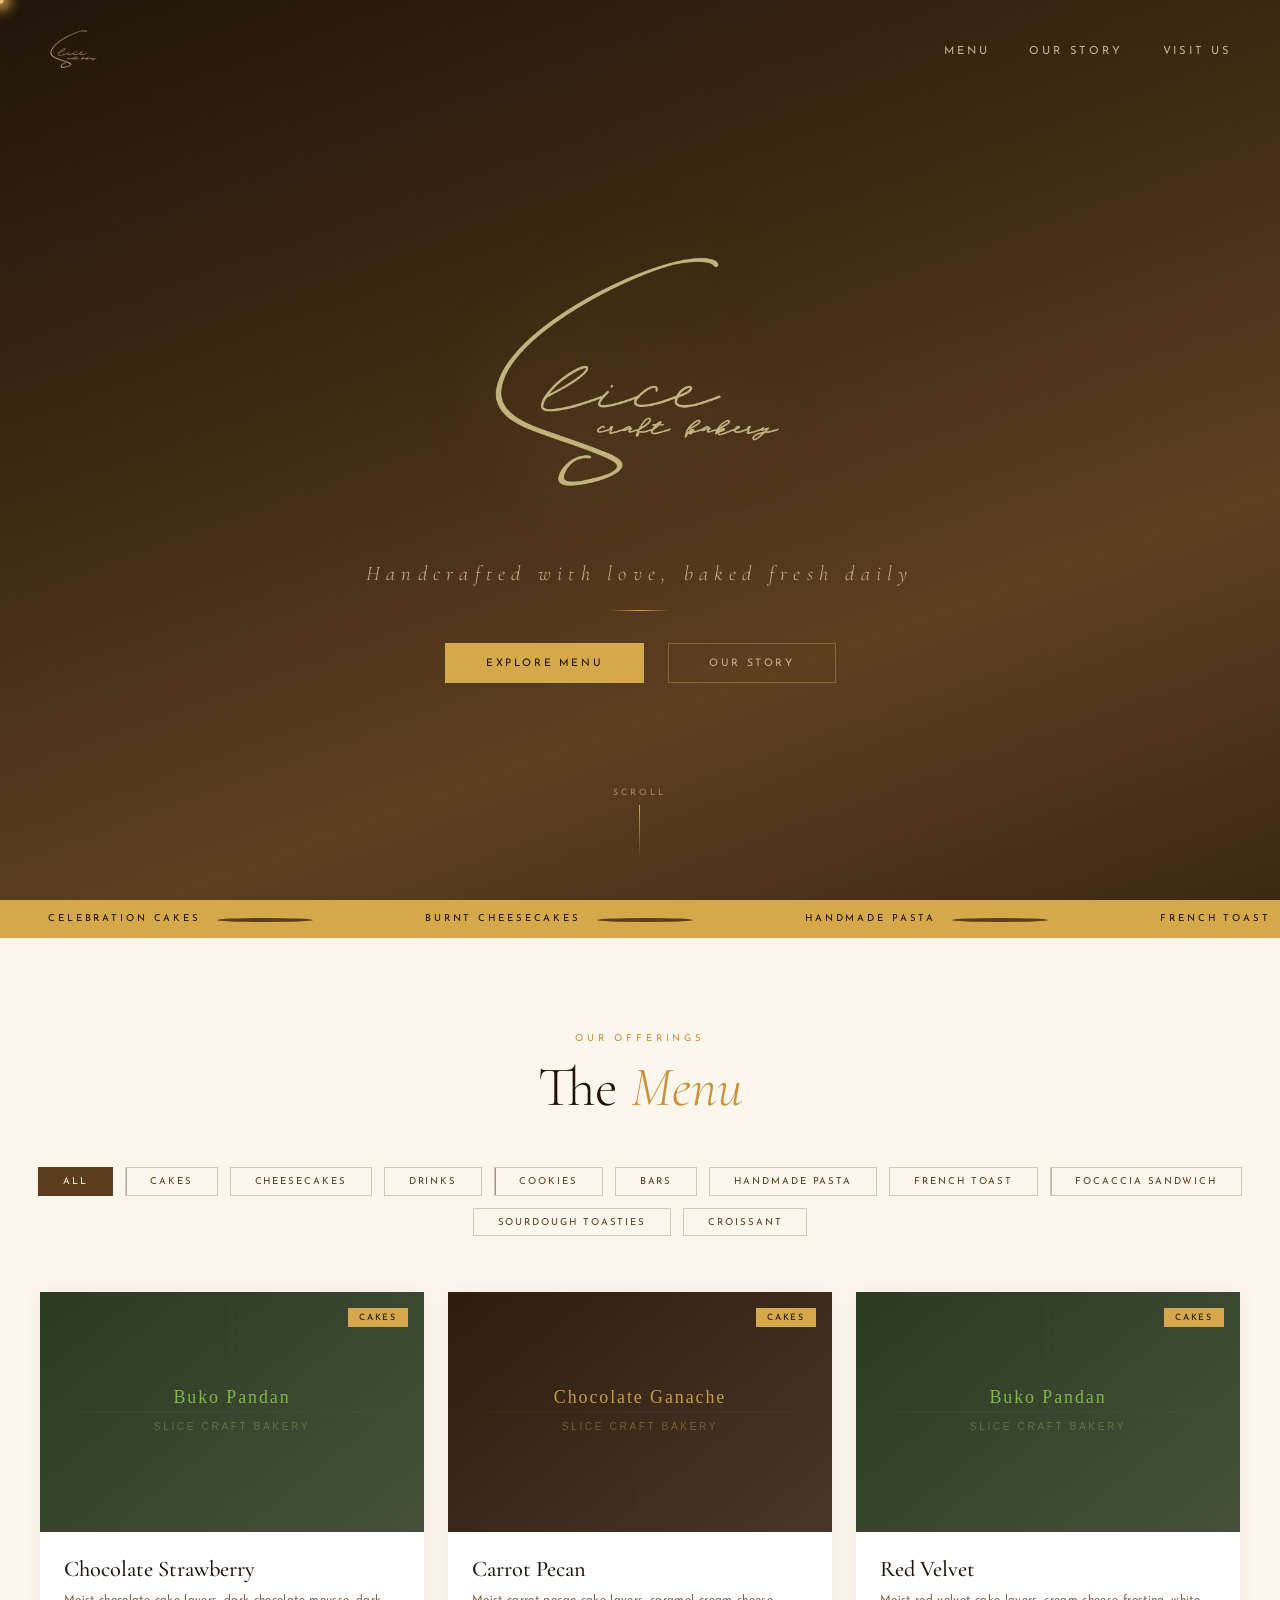
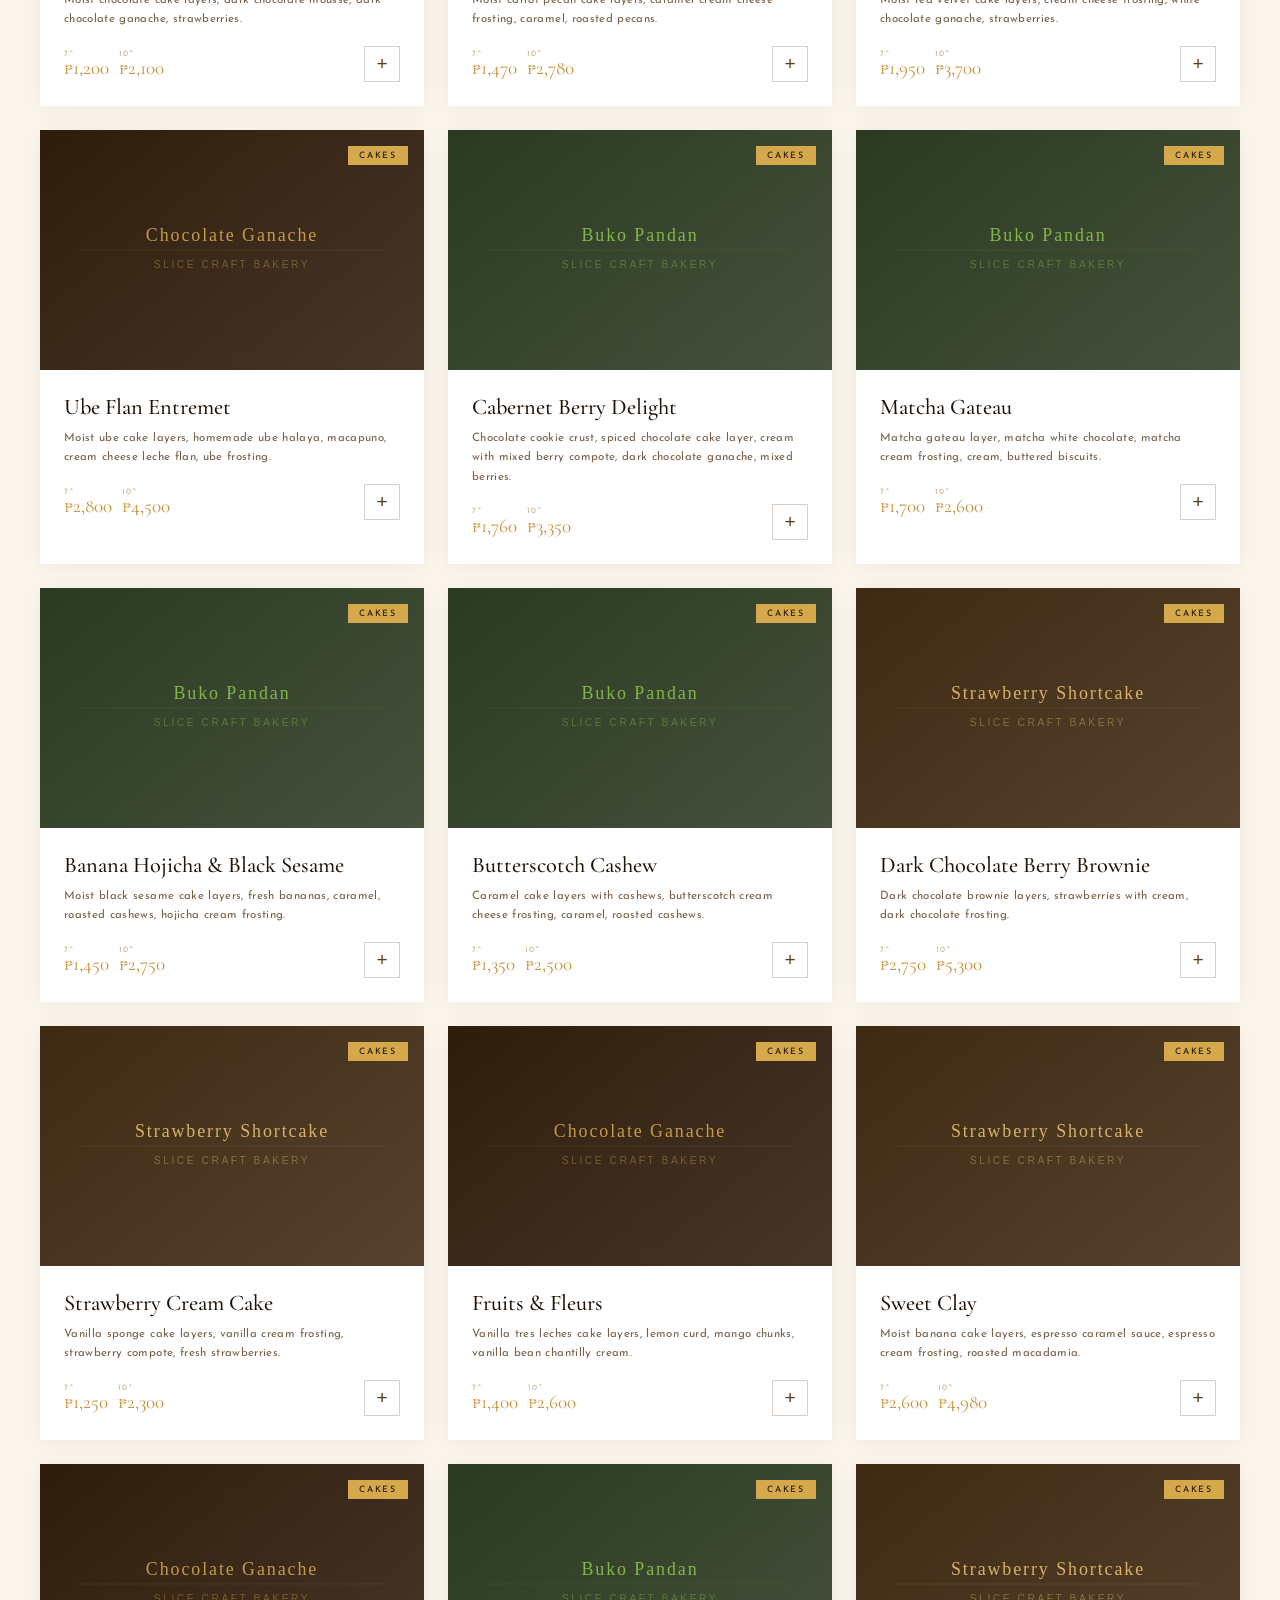
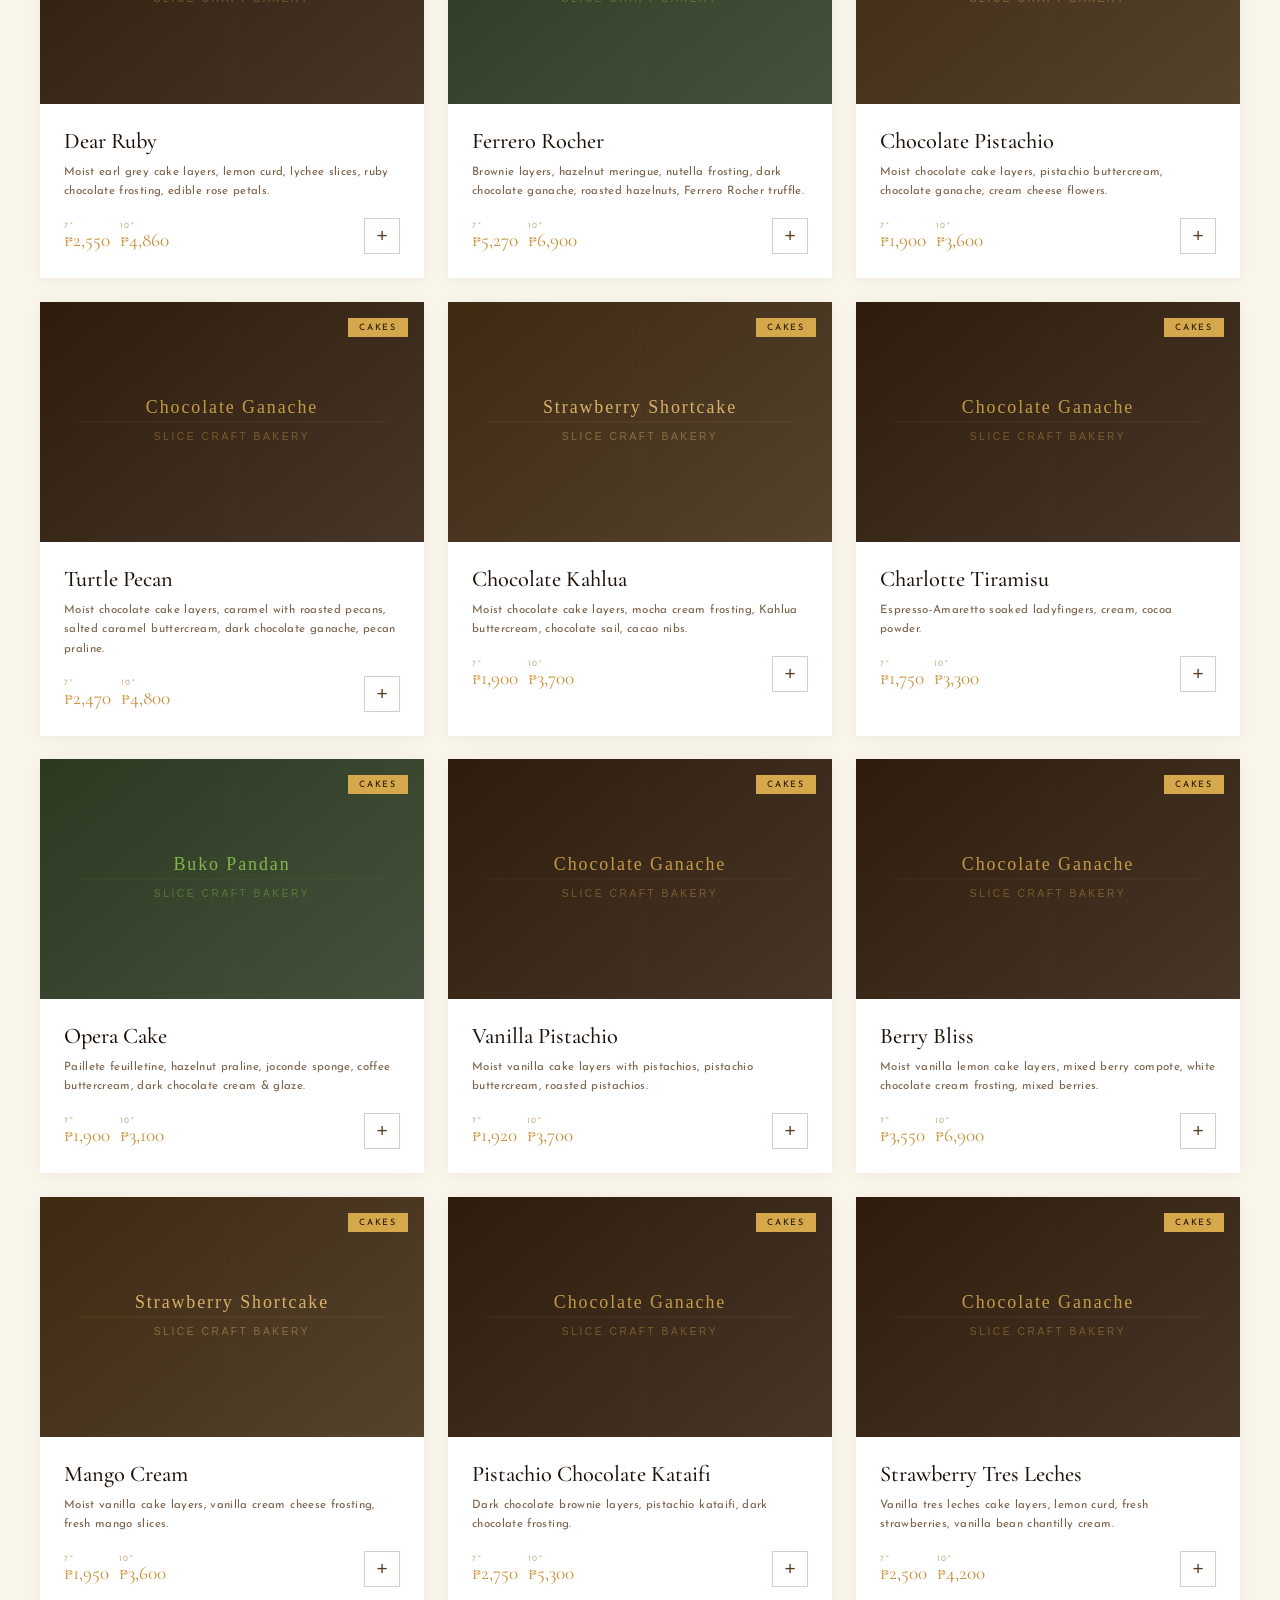
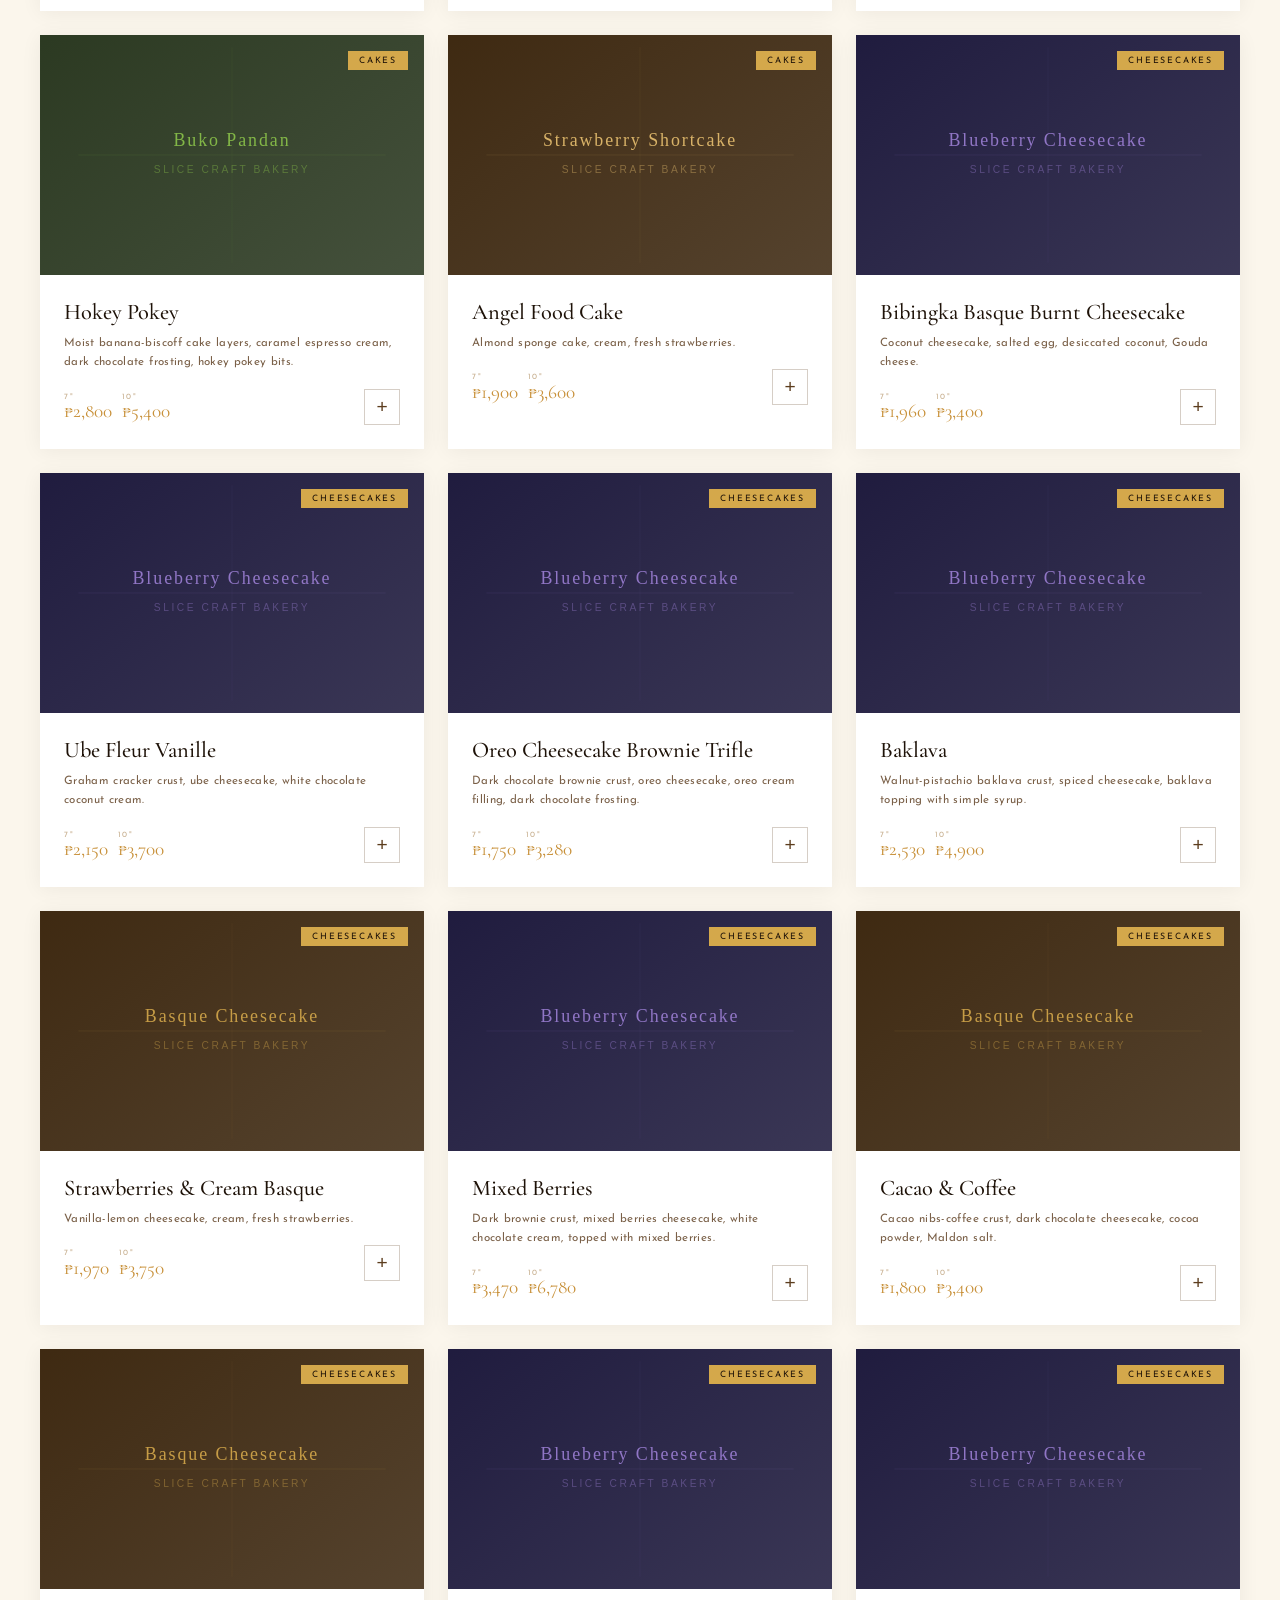
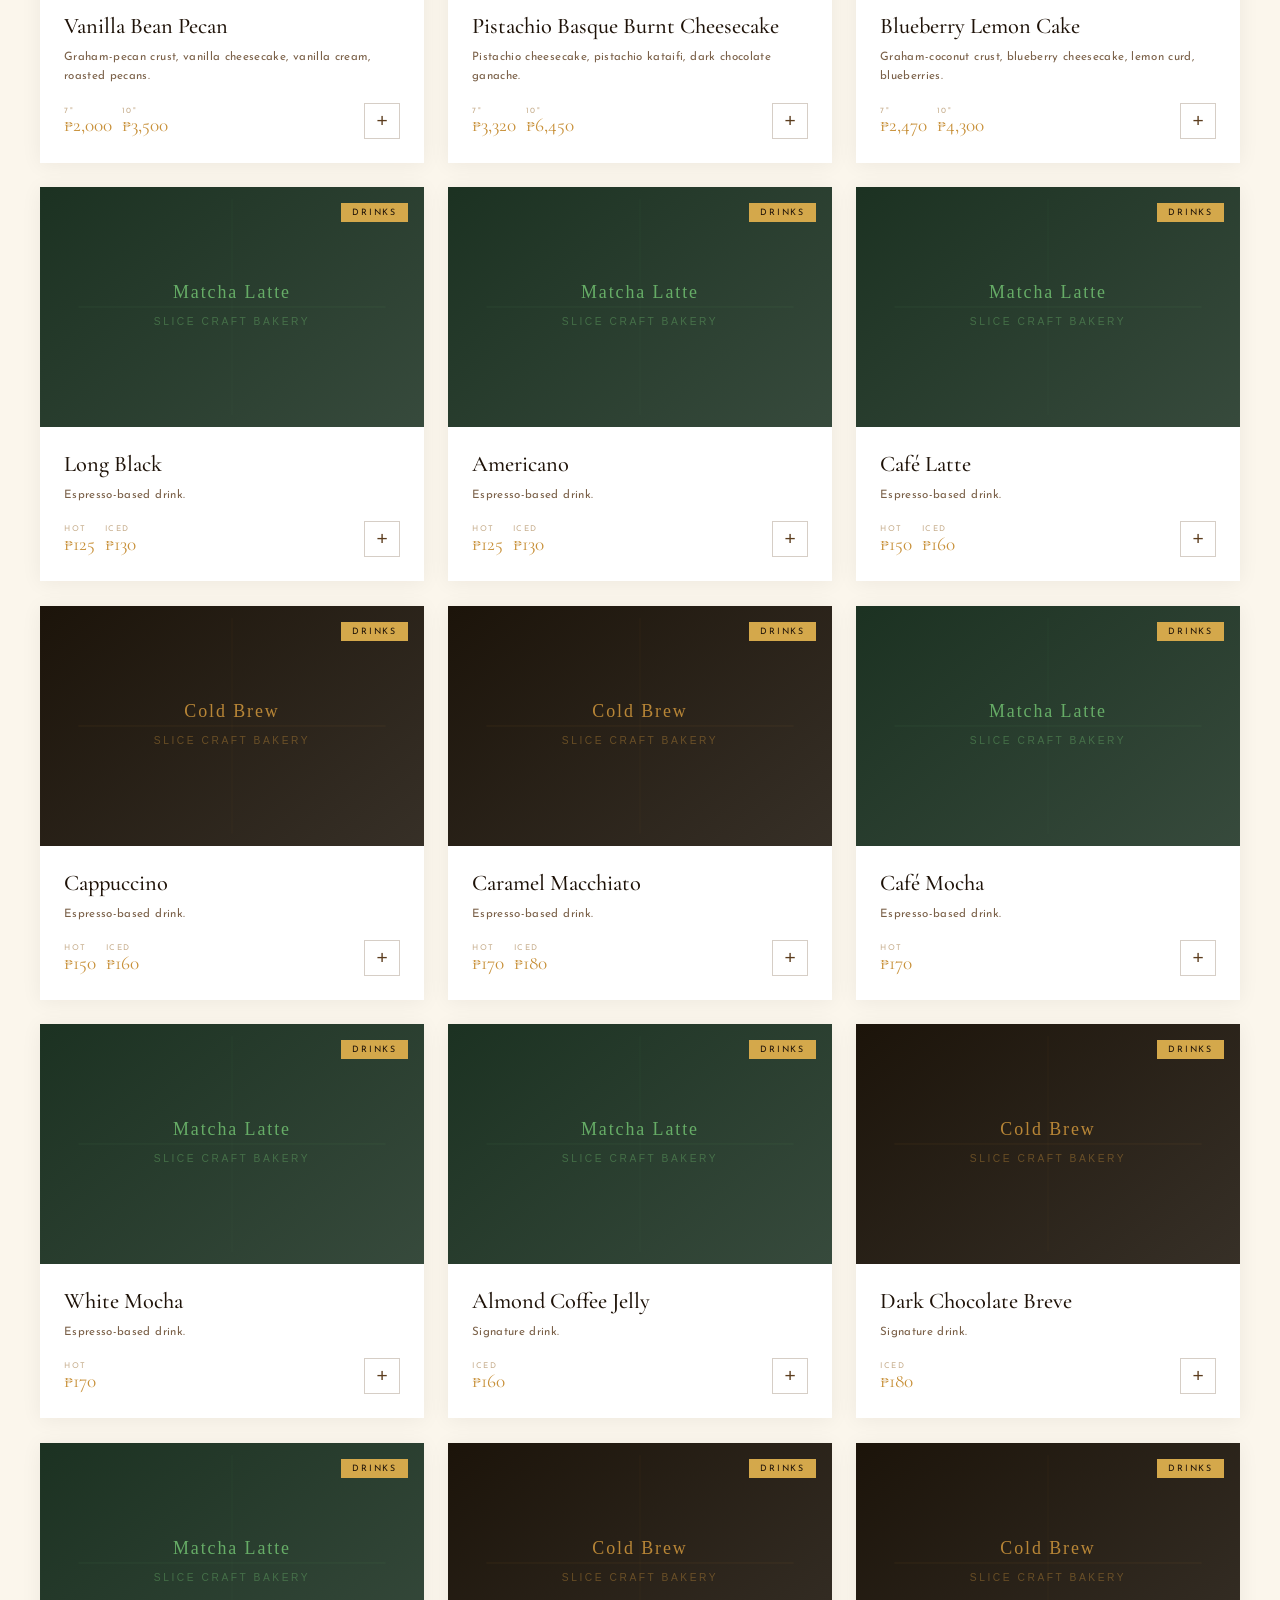
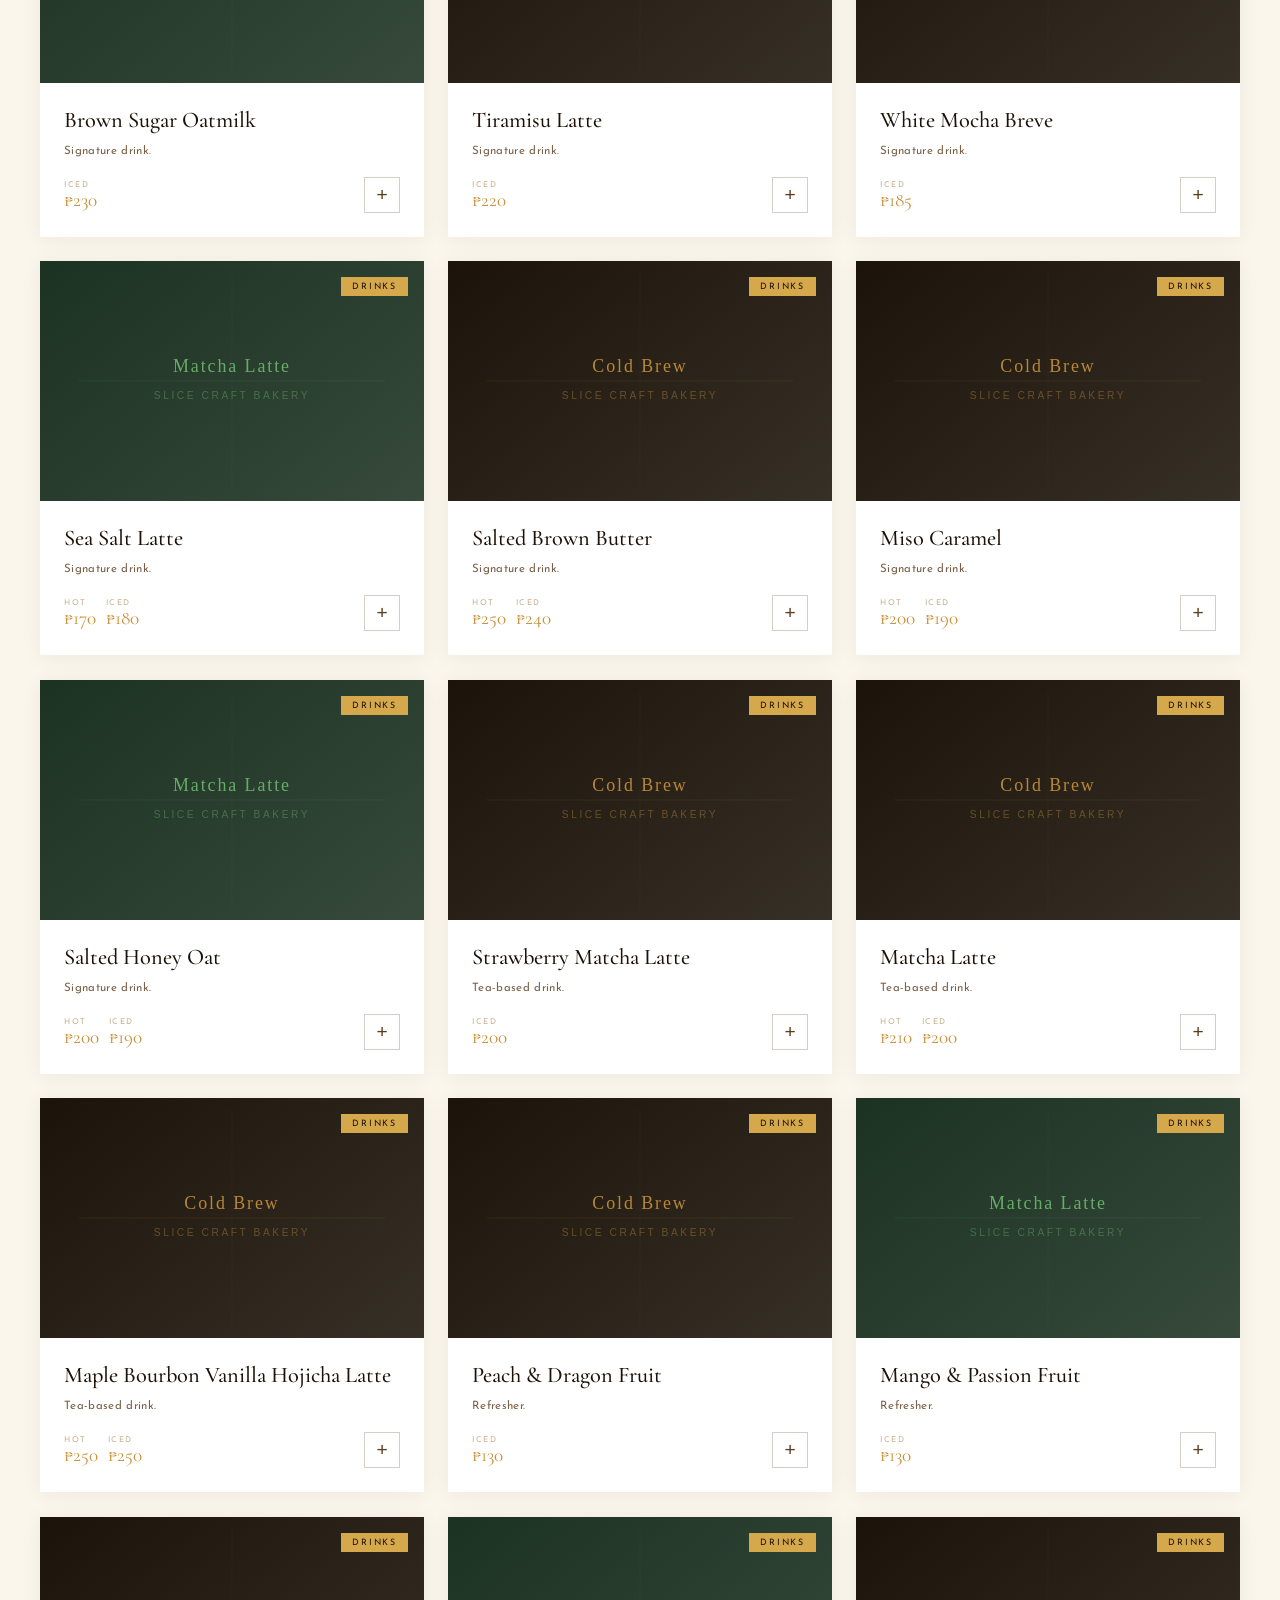
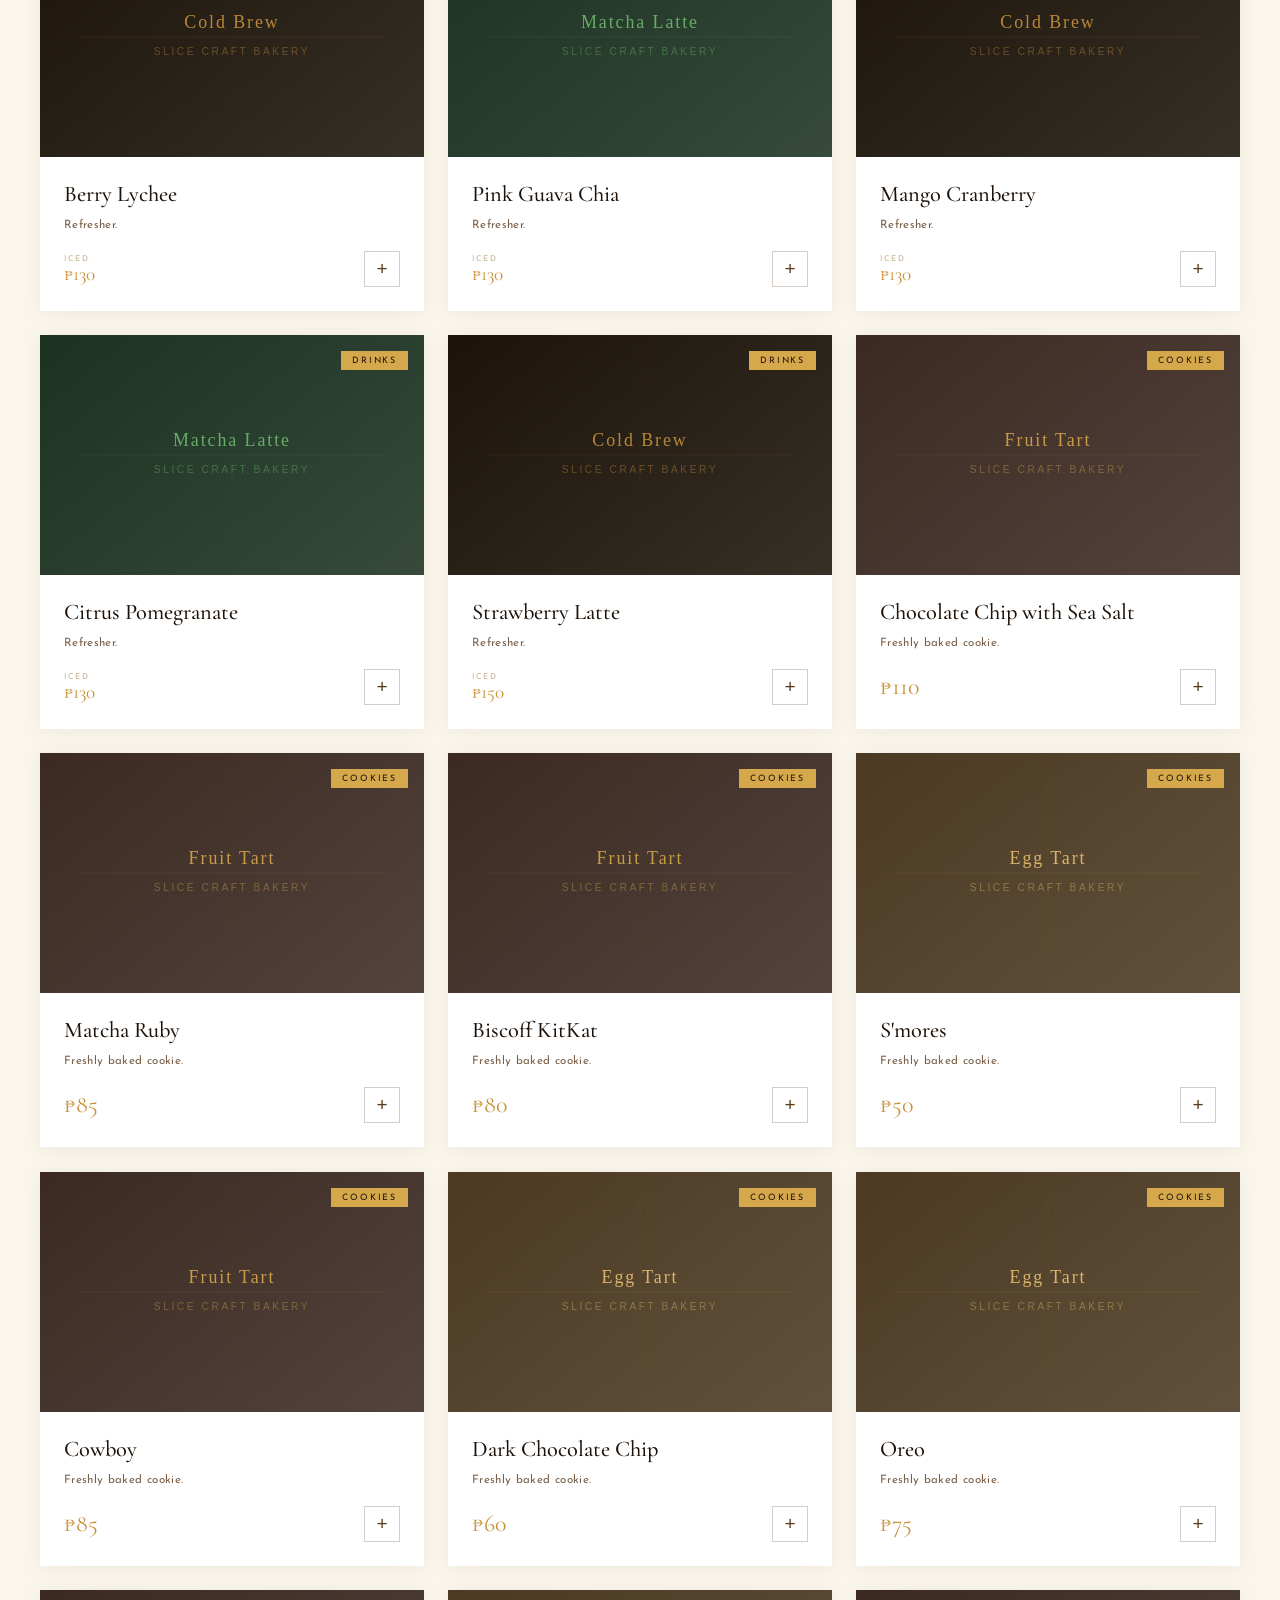
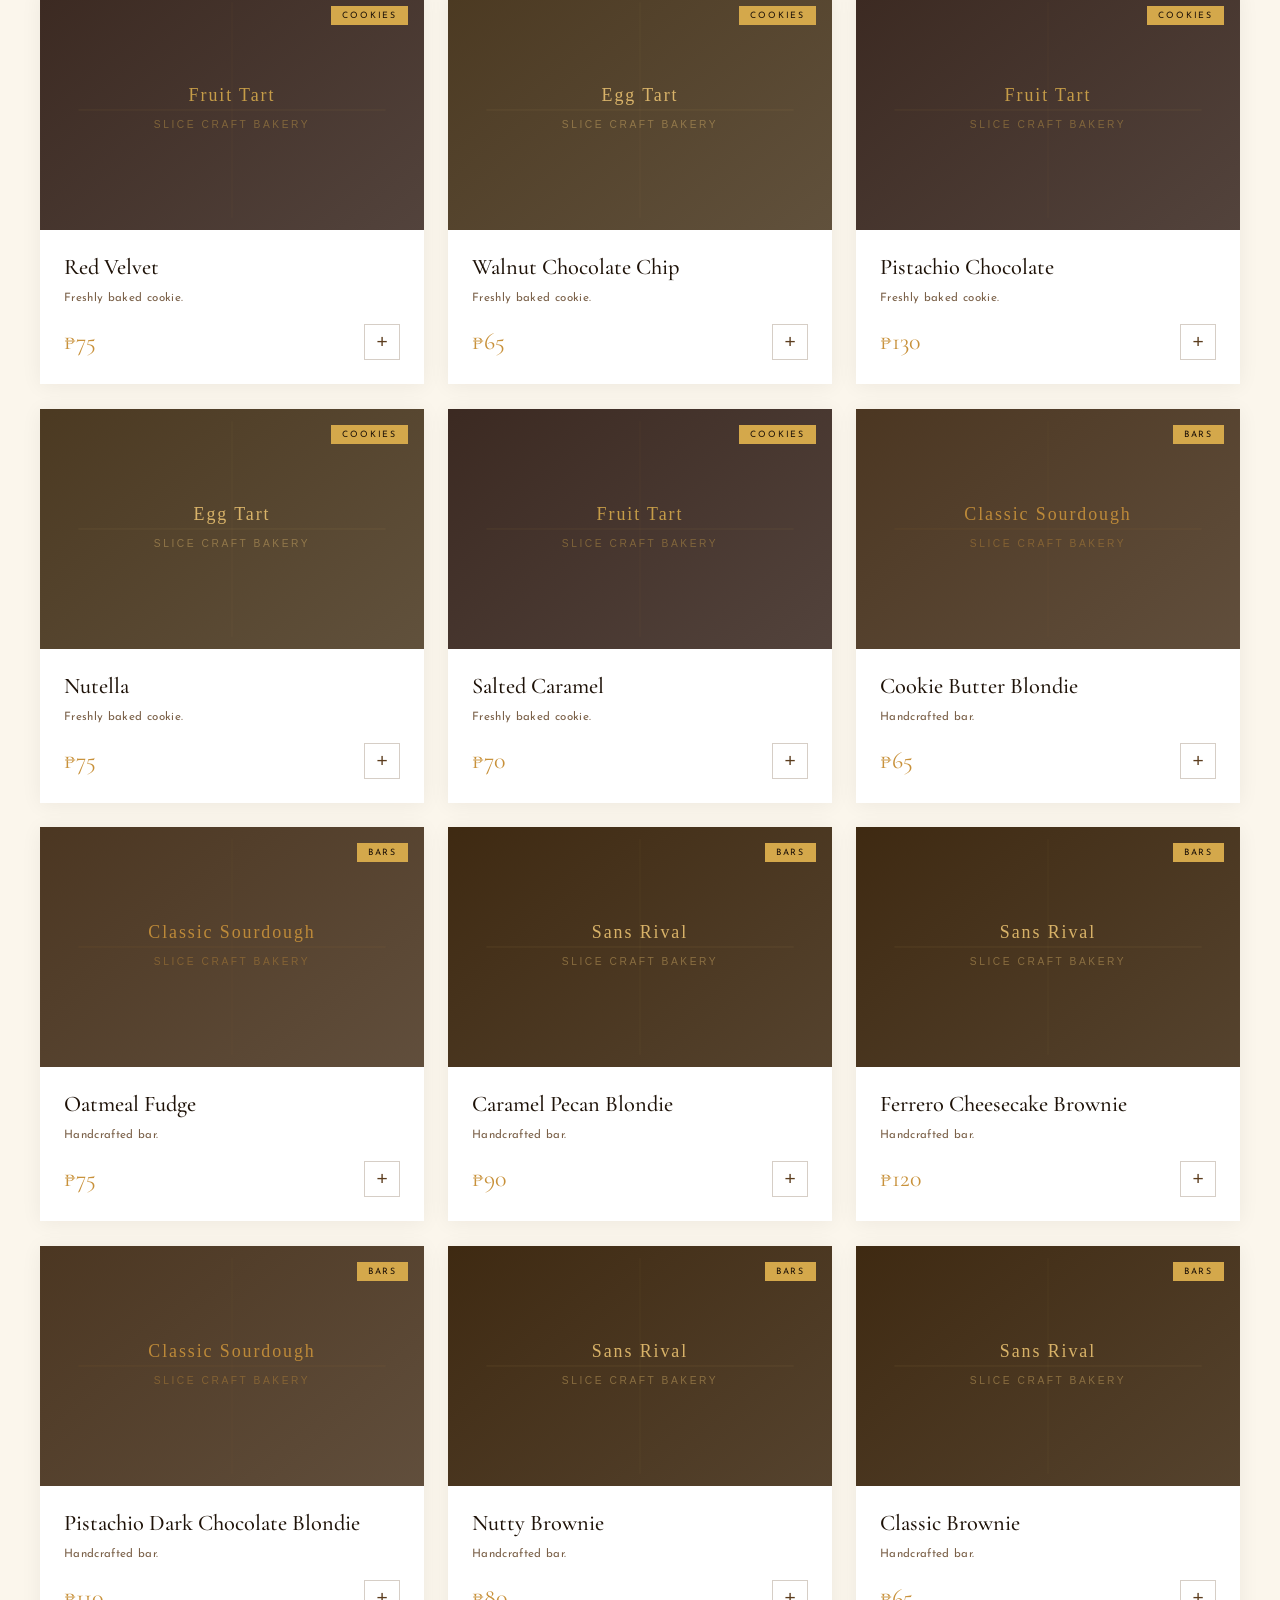
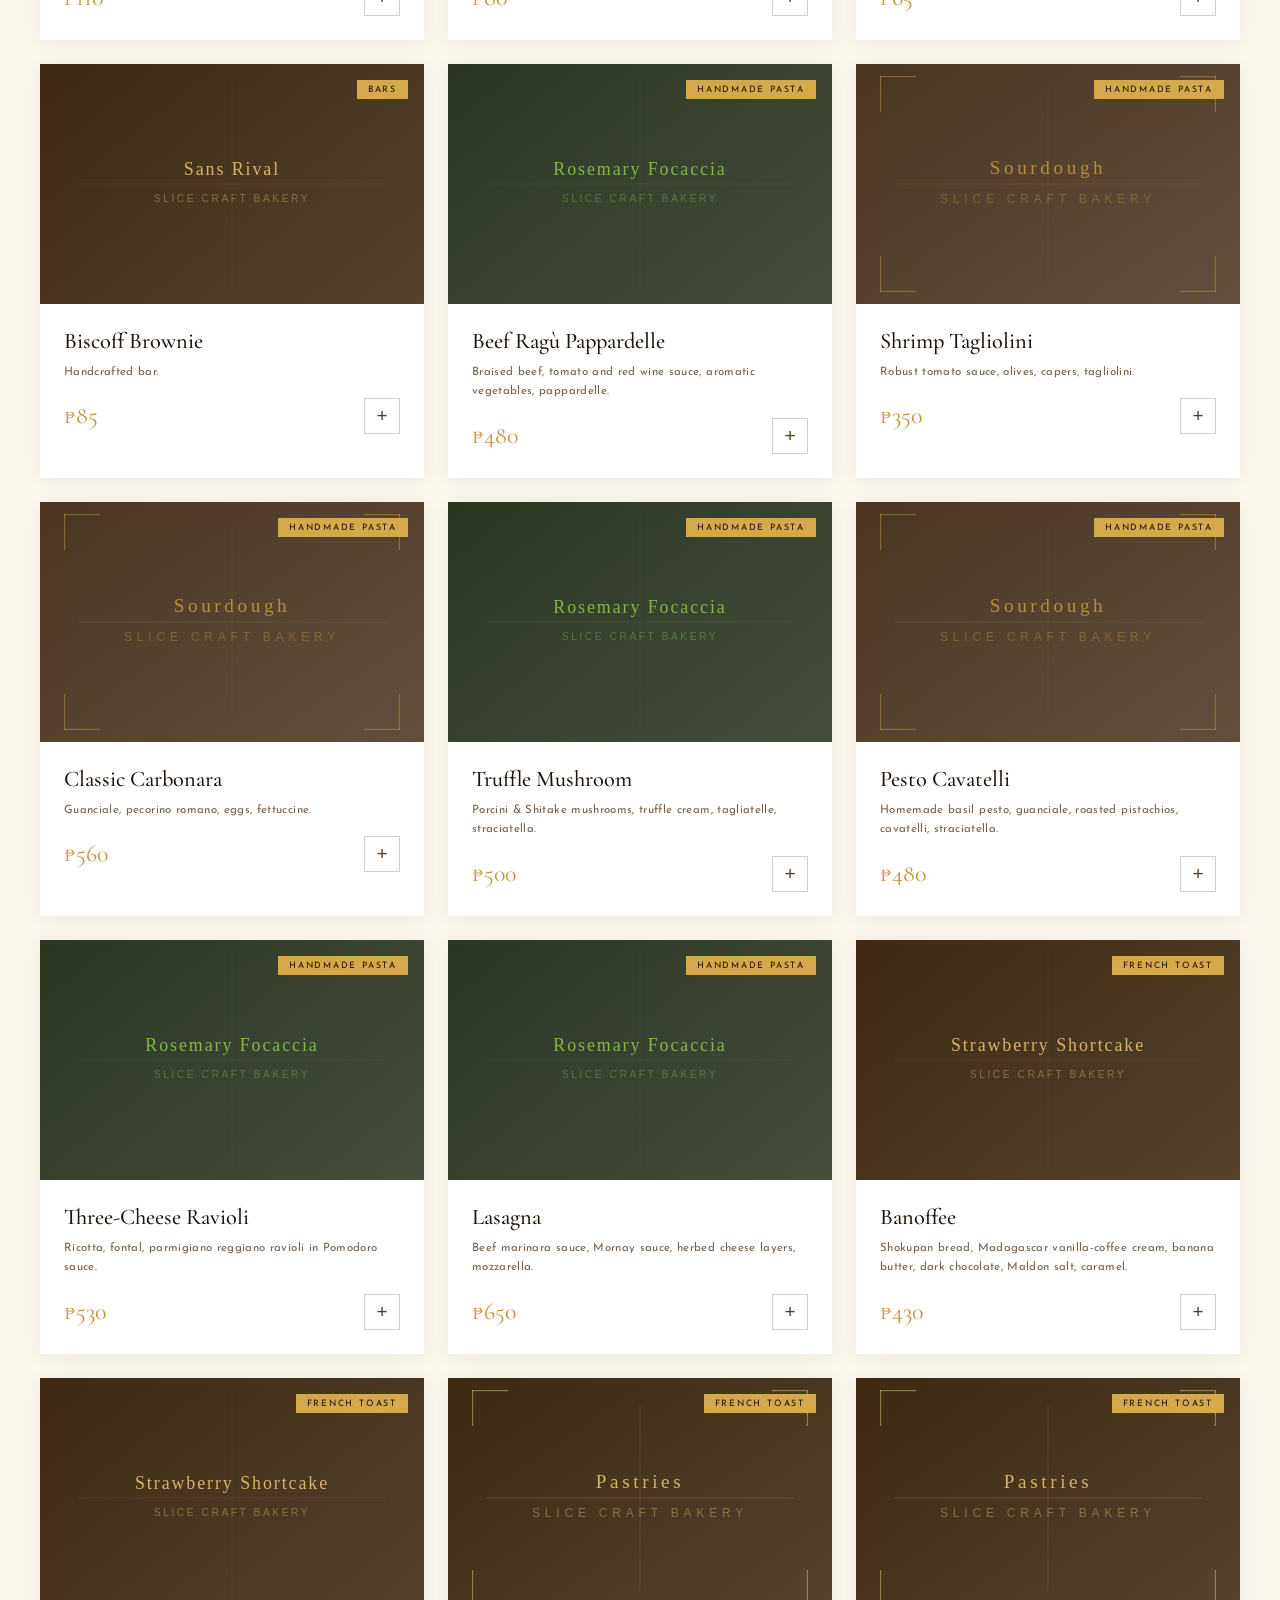
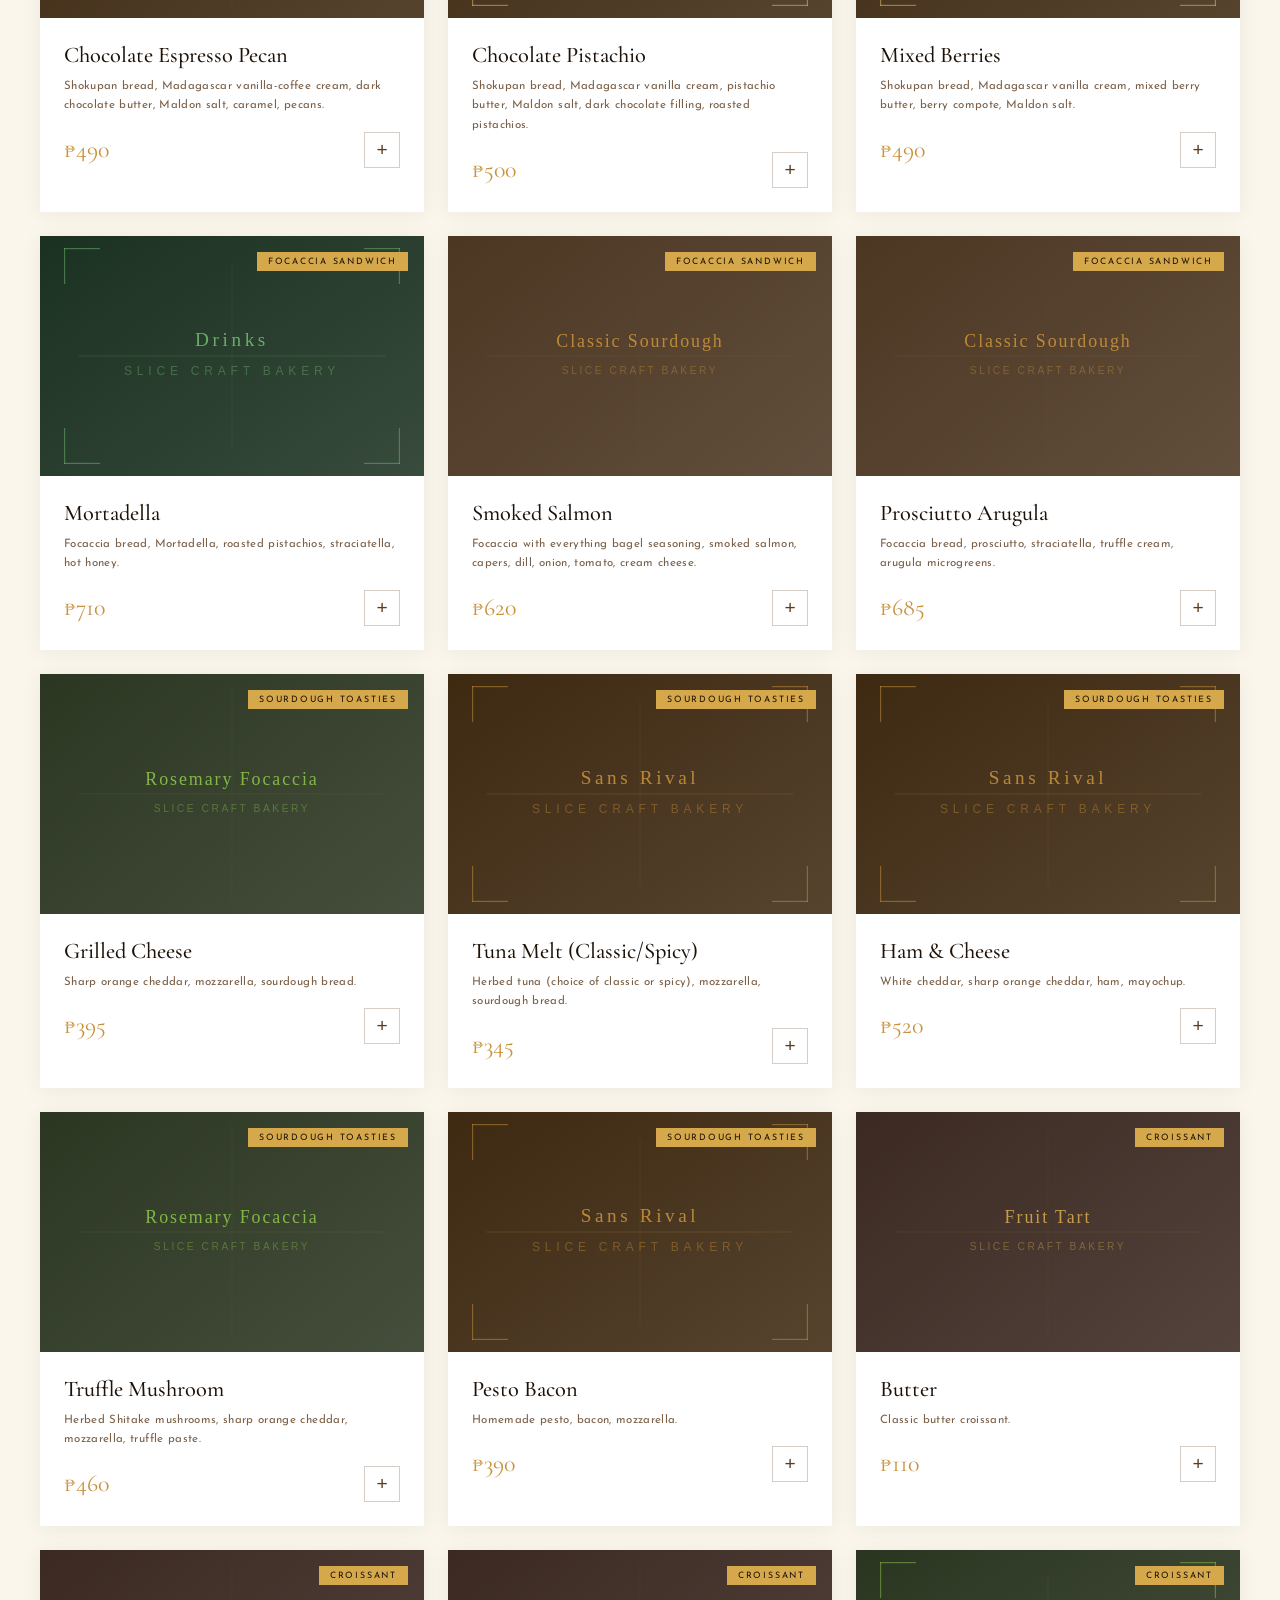
==== commit 85c0a235: "Add files via upload" ====
--- a/index.html
+++ b/index.html
@@ -205,6 +205,38 @@
   <div class="footer-copy">© 2025 Slice Craft Bakery. All rights reserved.</div>
 </footer>
 
+
+<!-- ============================================================
+     PRODUCT DETAIL MODAL
+     ============================================================ -->
+<div class="pm-backdrop" id="productModal">
+  <div class="pm-modal">
+
+    <button class="pm-close" onclick="closeProductModal()" aria-label="Close">×</button>
+
+    <div class="pm-layout">
+      <!-- Image side -->
+      <div class="pm-img-wrap">
+        <img id="pmImg" src="" alt="" class="pm-img">
+        <div class="pm-img-overlay"></div>
+        <span class="pm-tag" id="pmTag"></span>
+      </div>
+
+      <!-- Content side -->
+      <div class="pm-content">
+        <h2 class="pm-name" id="pmName"></h2>
+        <div class="pm-divider"></div>
+        <p class="pm-desc" id="pmDesc"></p>
+        <div class="pm-prices-wrap">
+          <div class="pm-prices-label">Pricing</div>
+          <div class="pm-prices" id="pmPrices"></div>
+        </div>
+      </div>
+    </div>
+
+  </div>
+</div>
+
 <script src="js/main.js"></script>
 </body>
 </html>
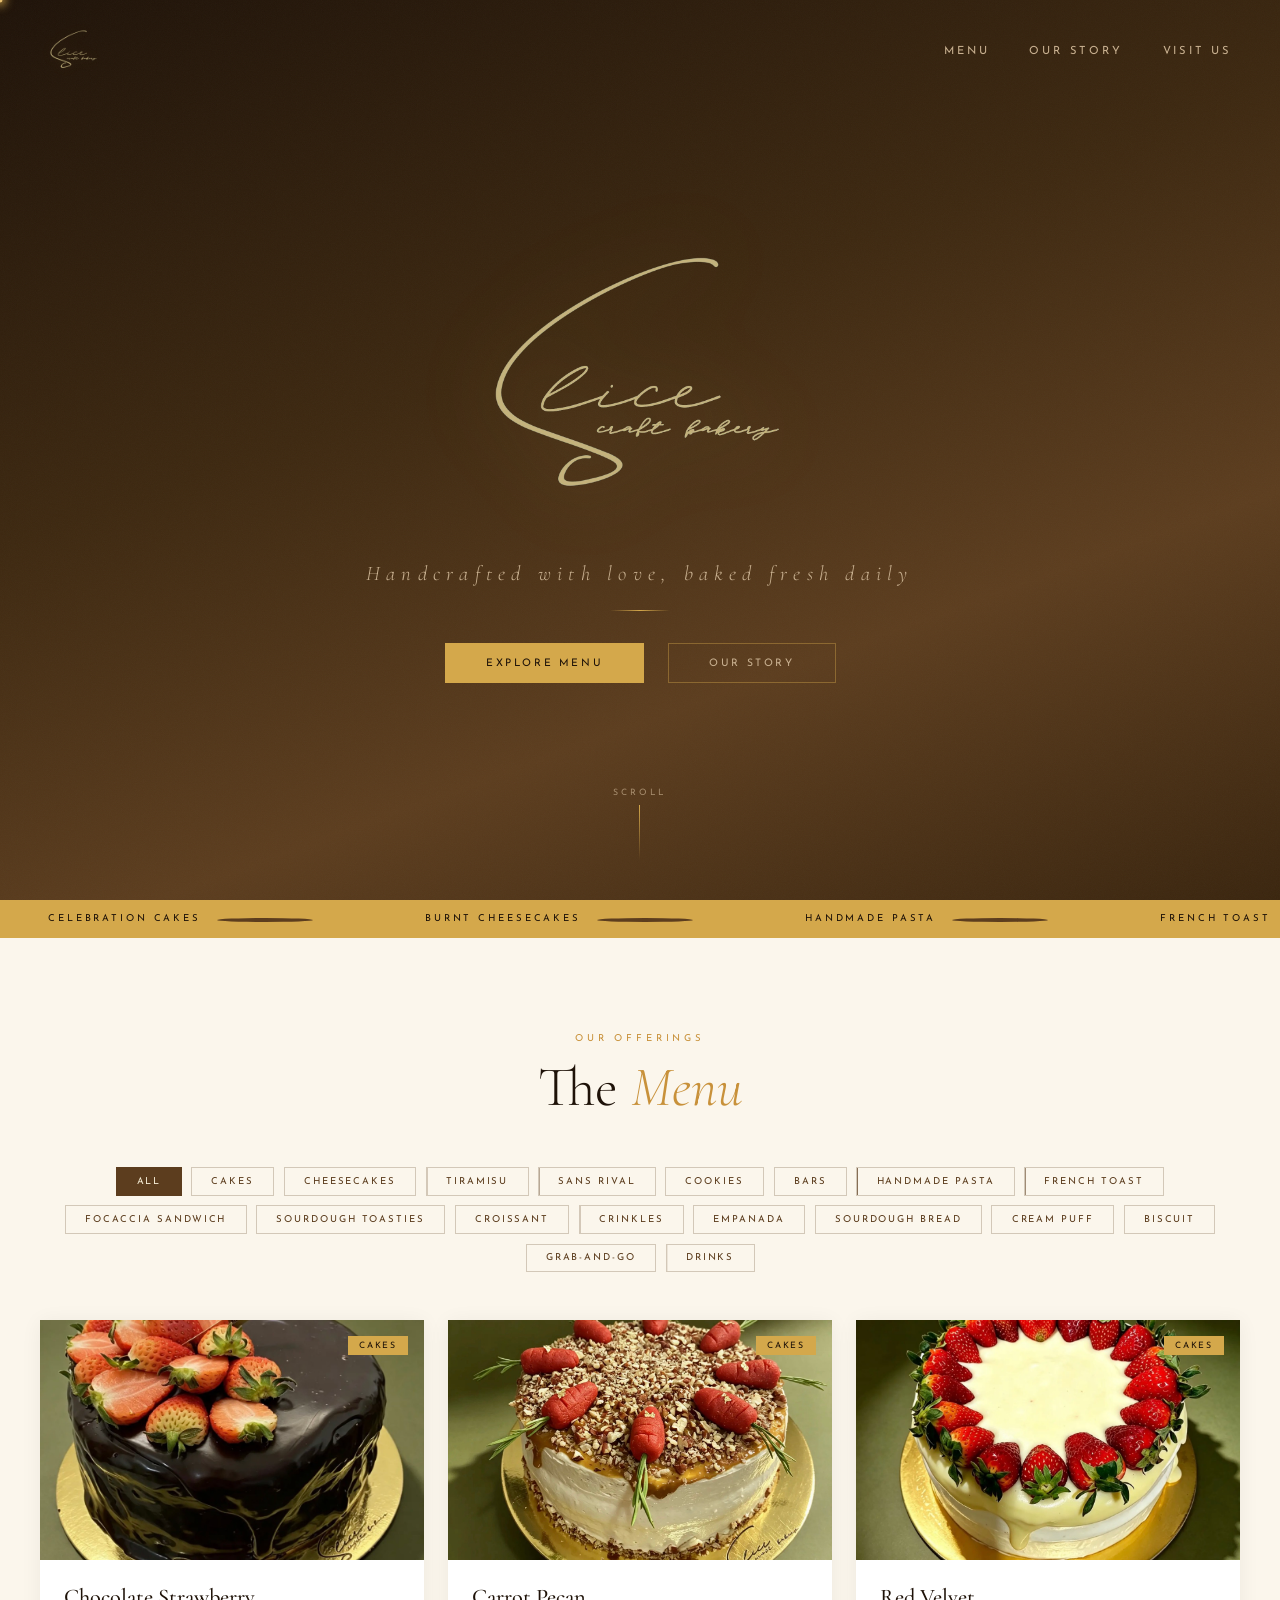
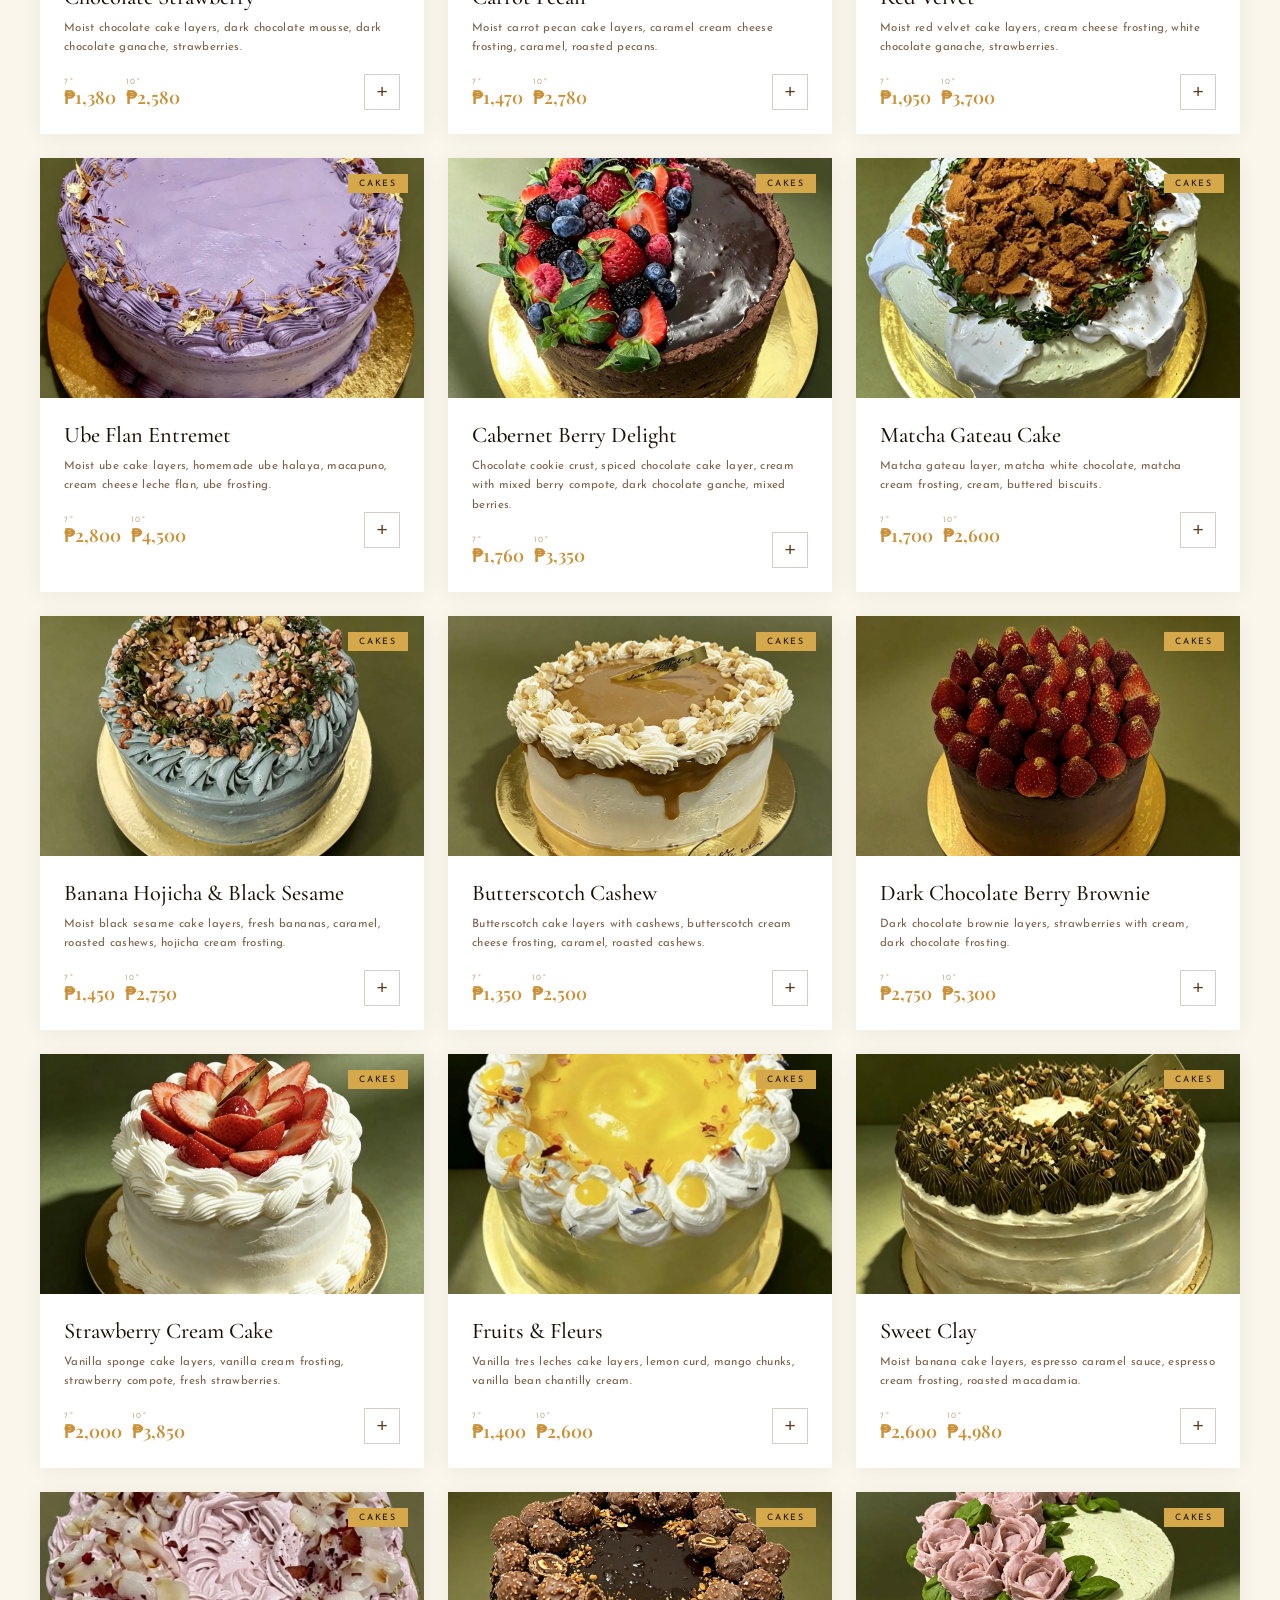
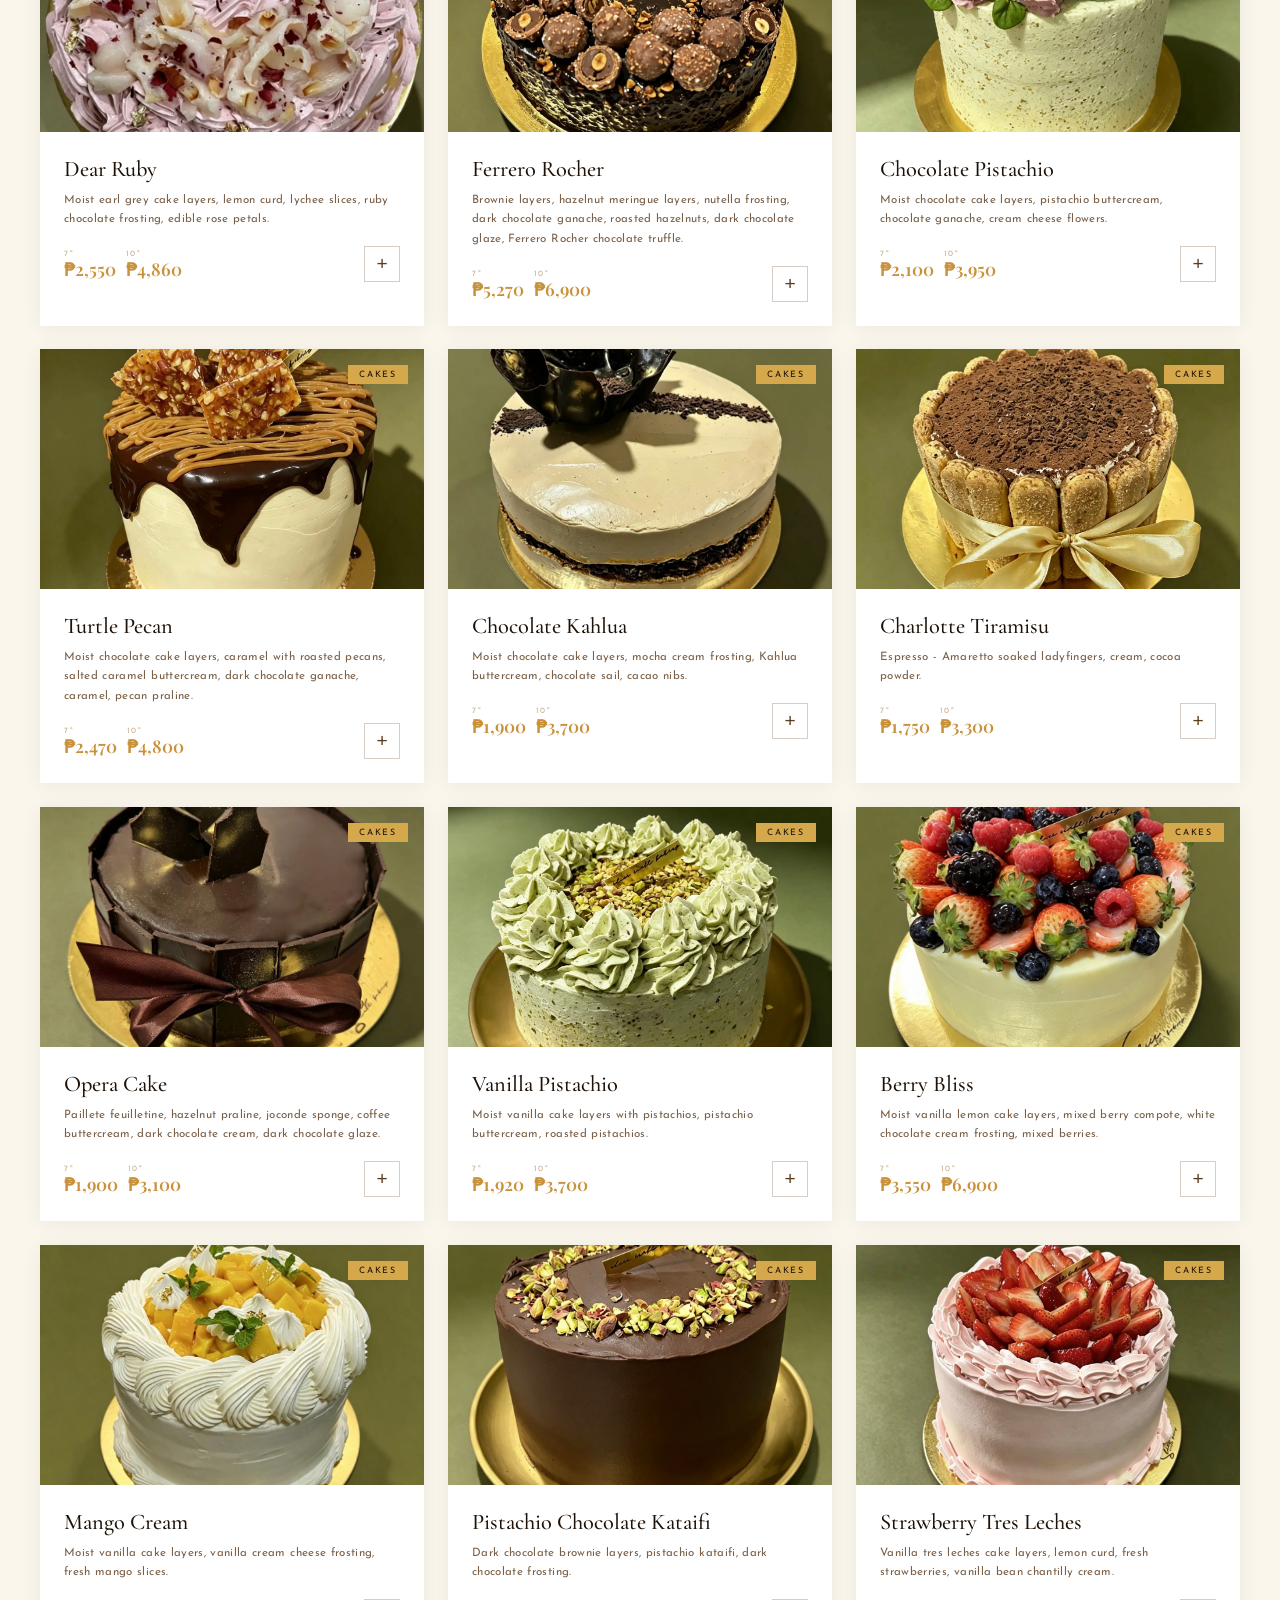
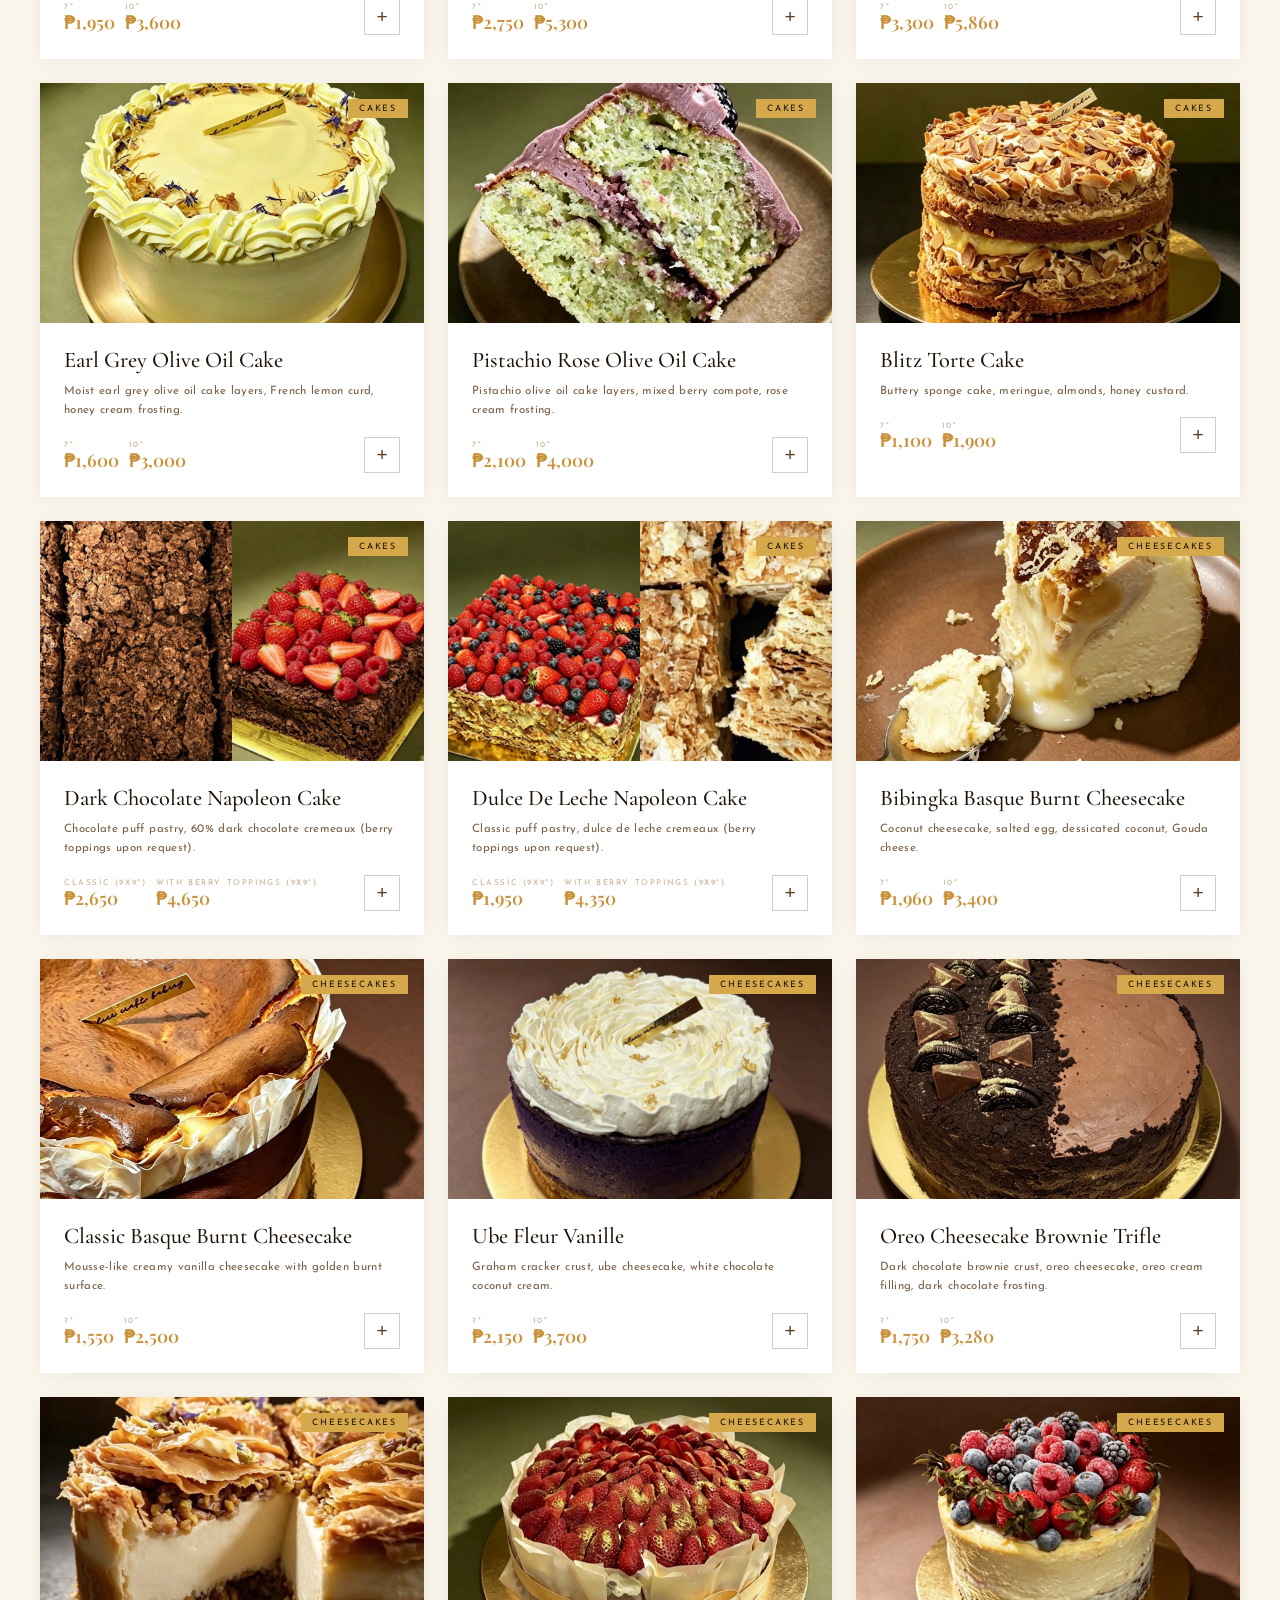
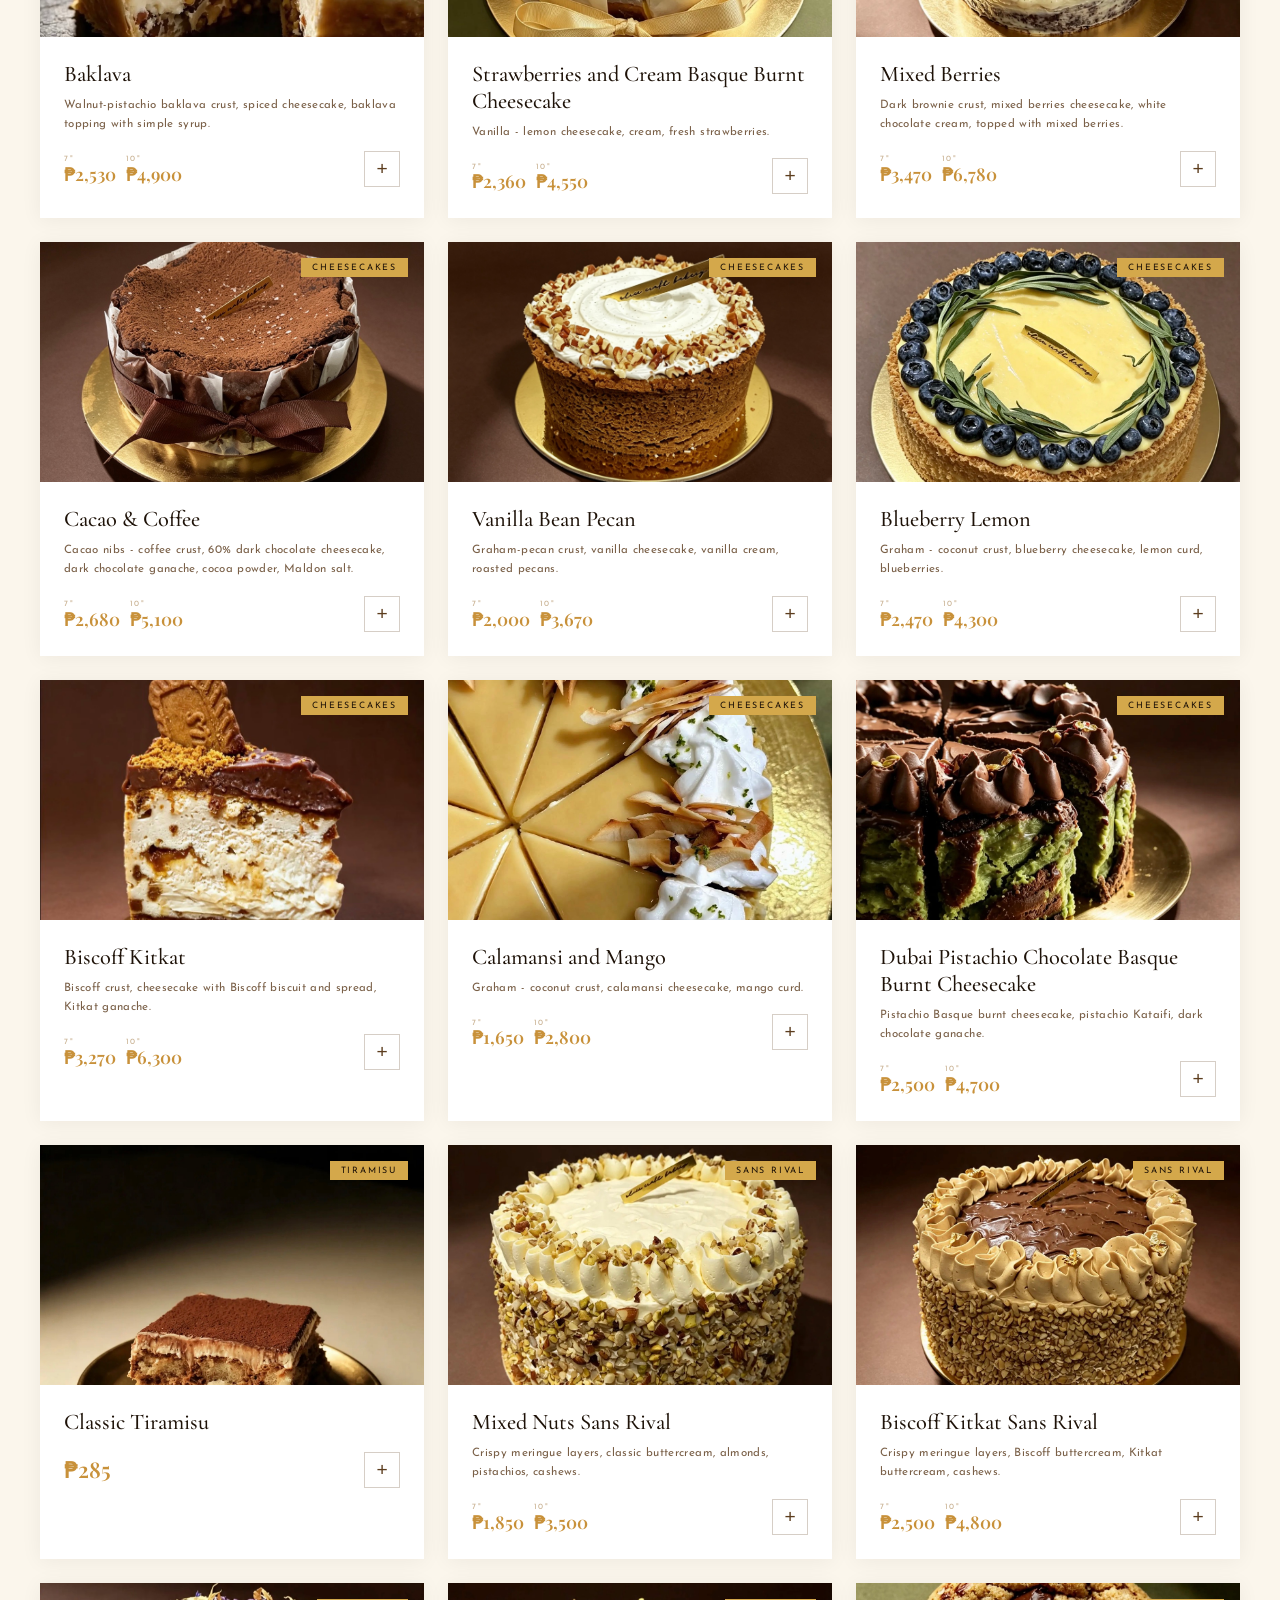
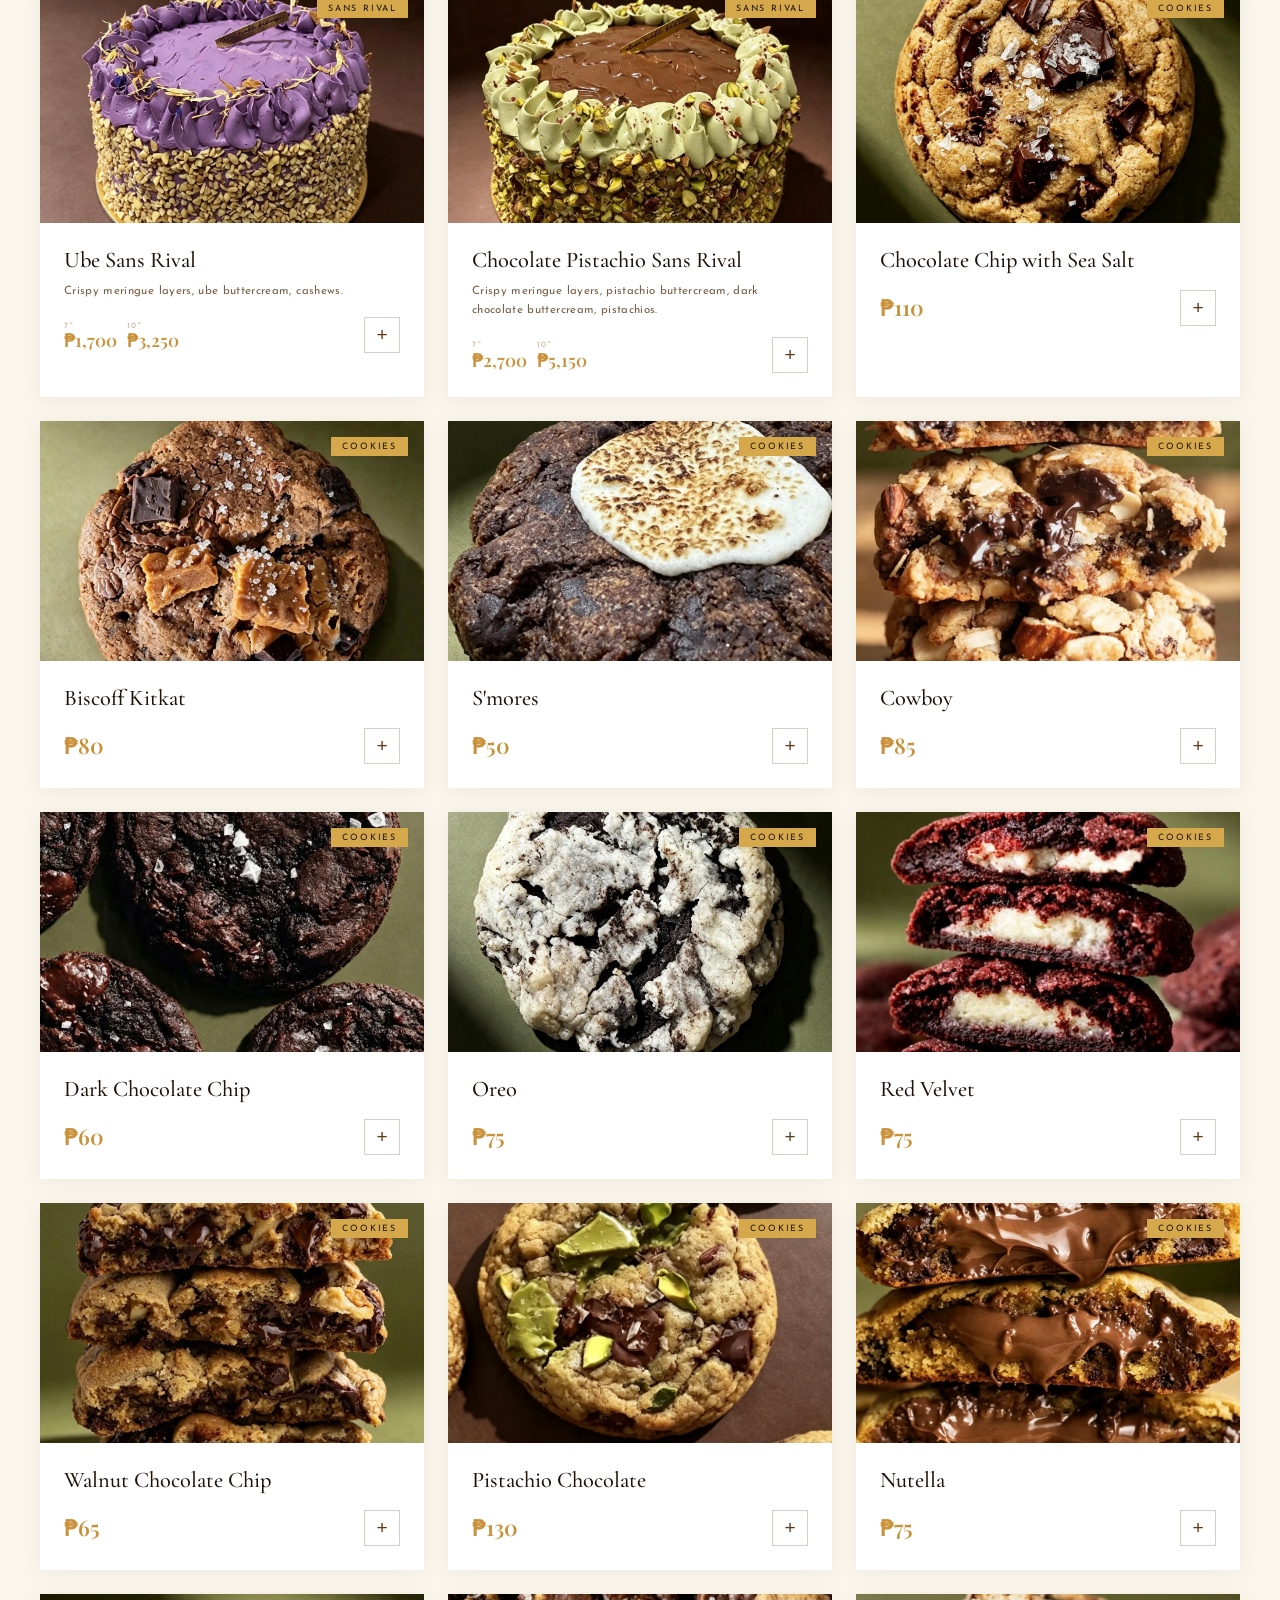
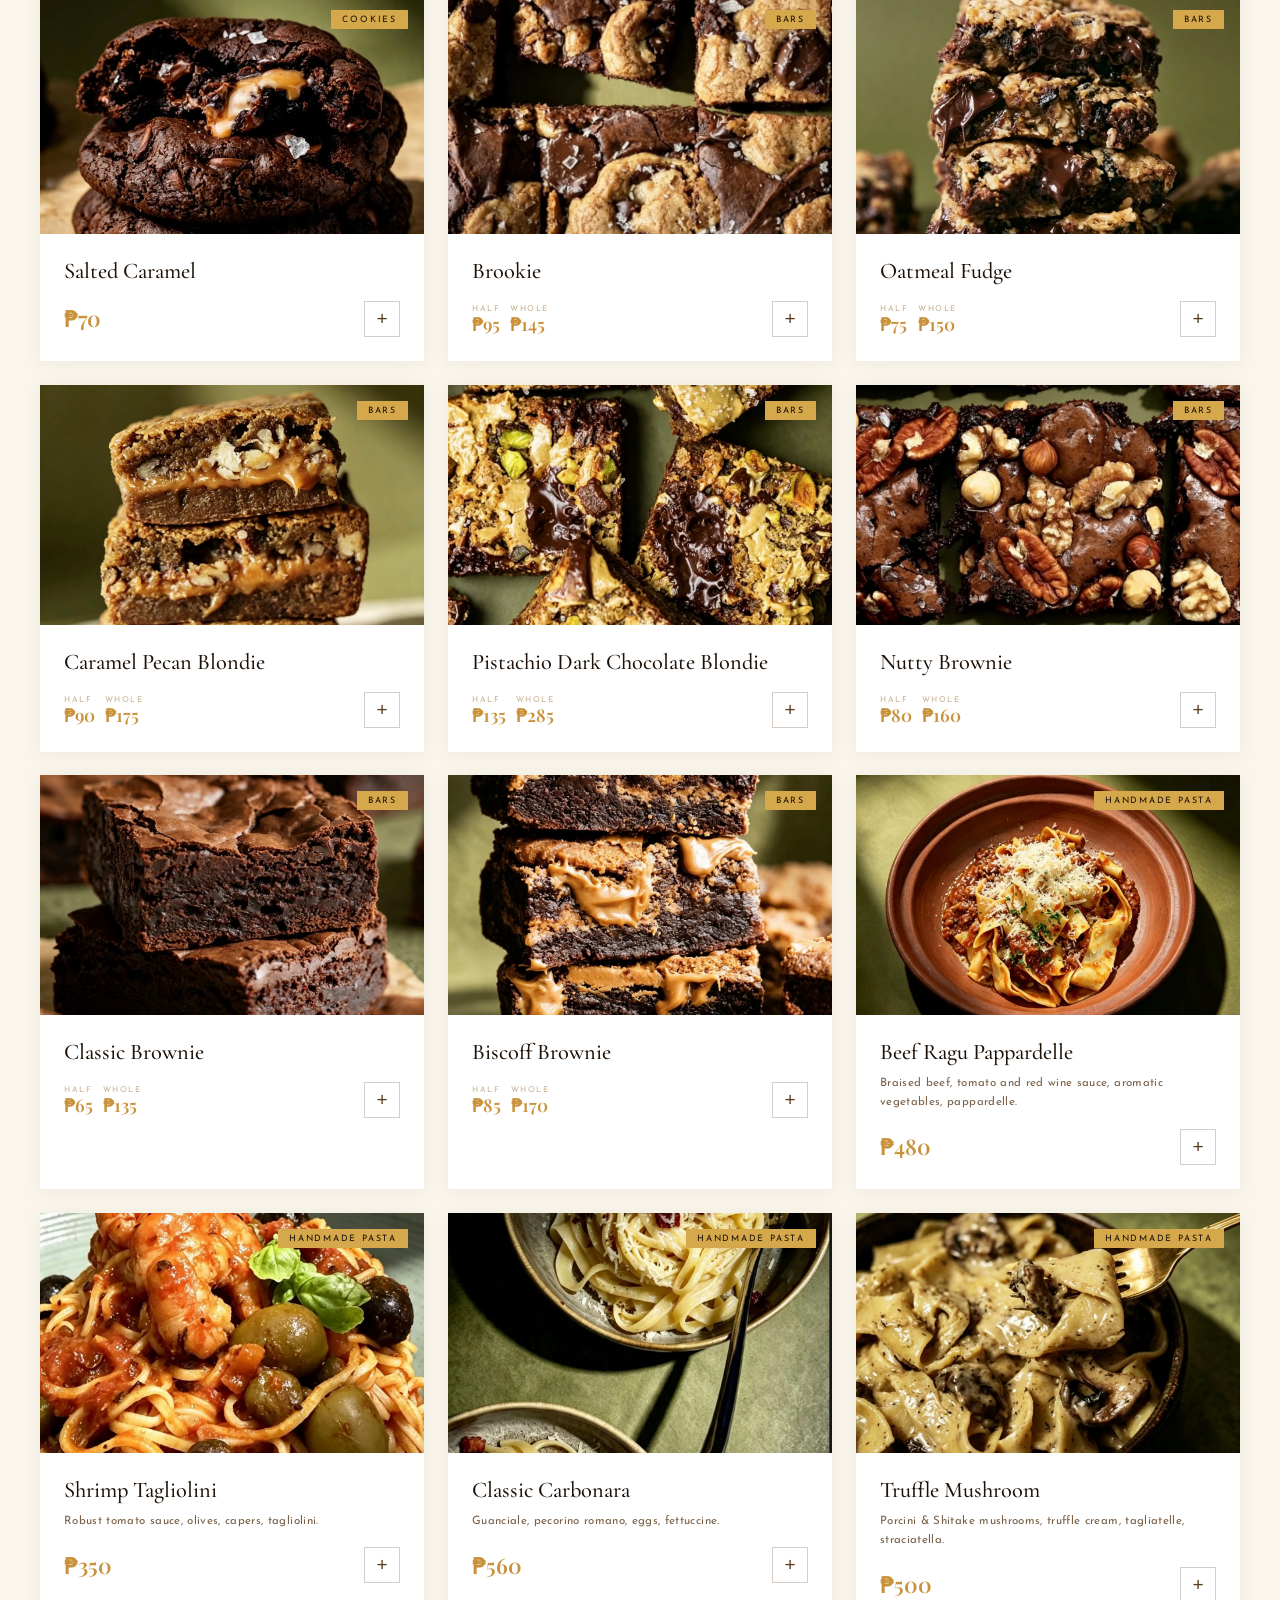
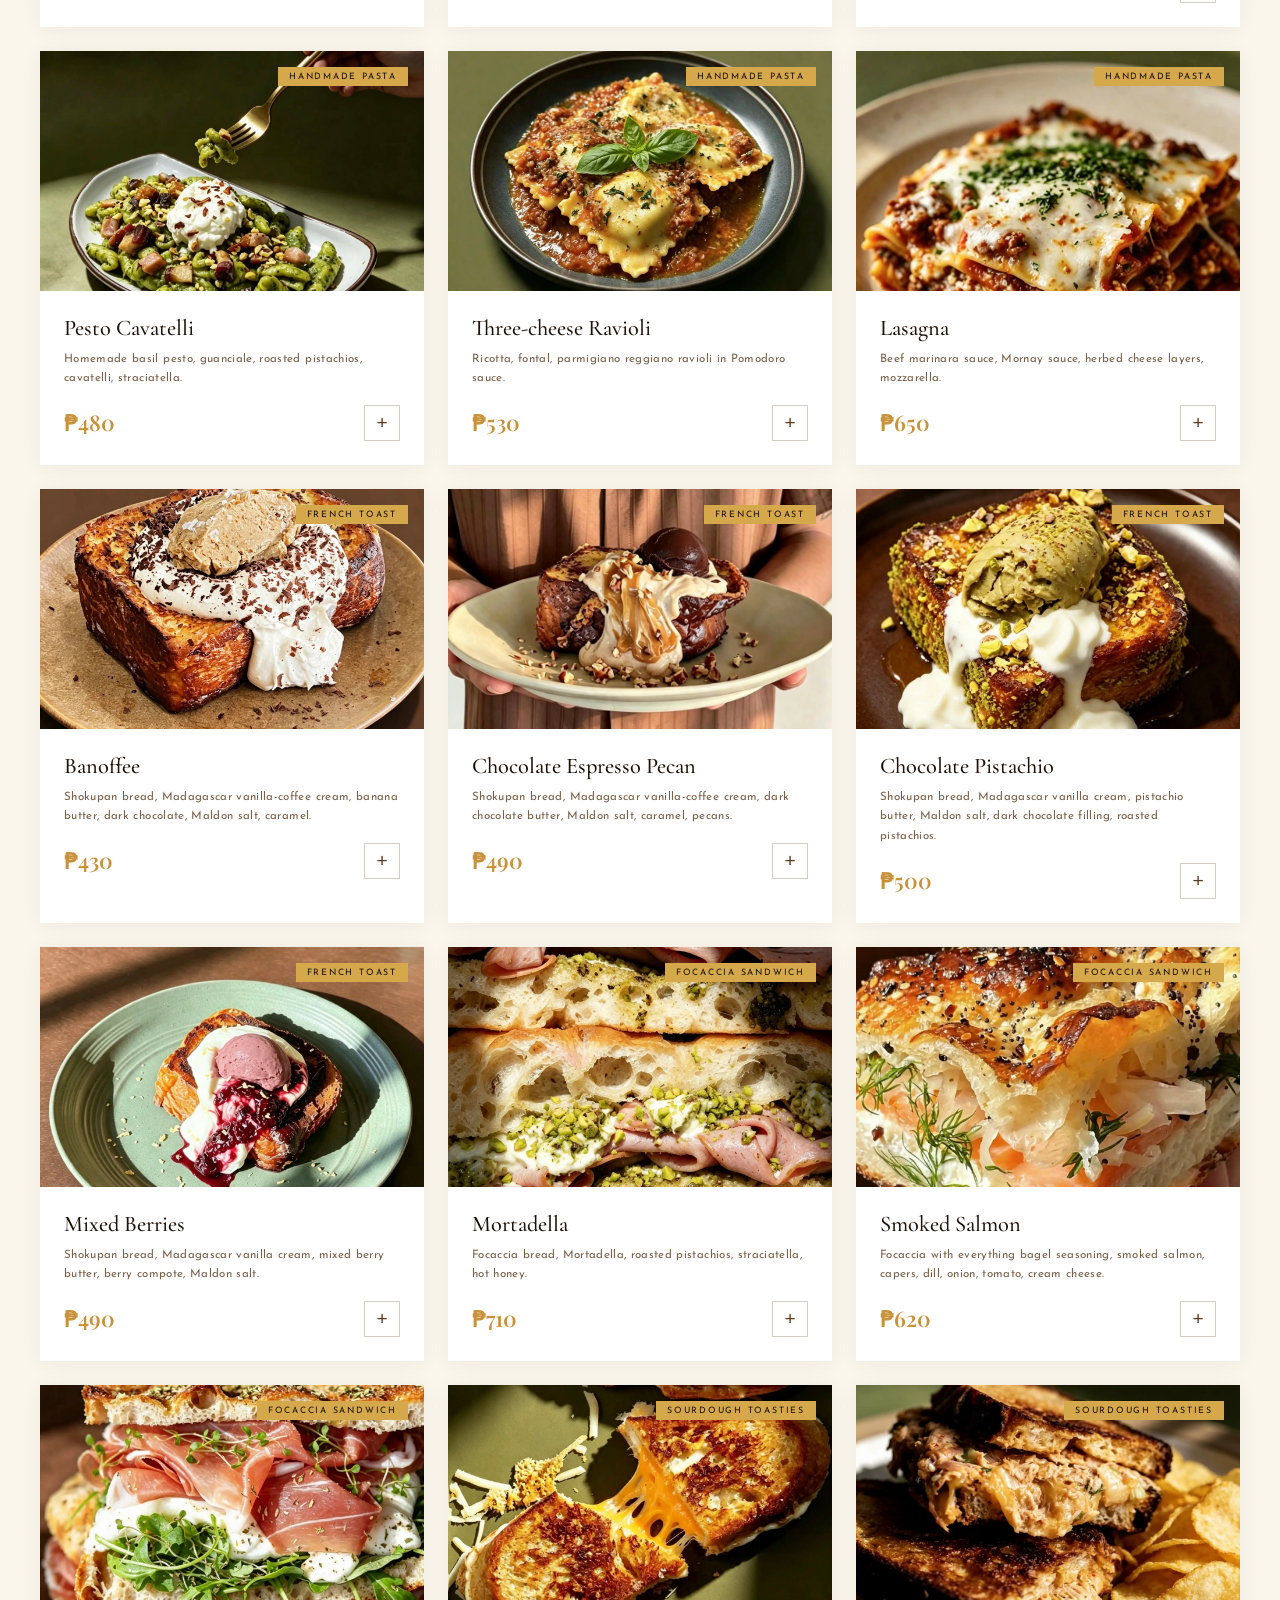
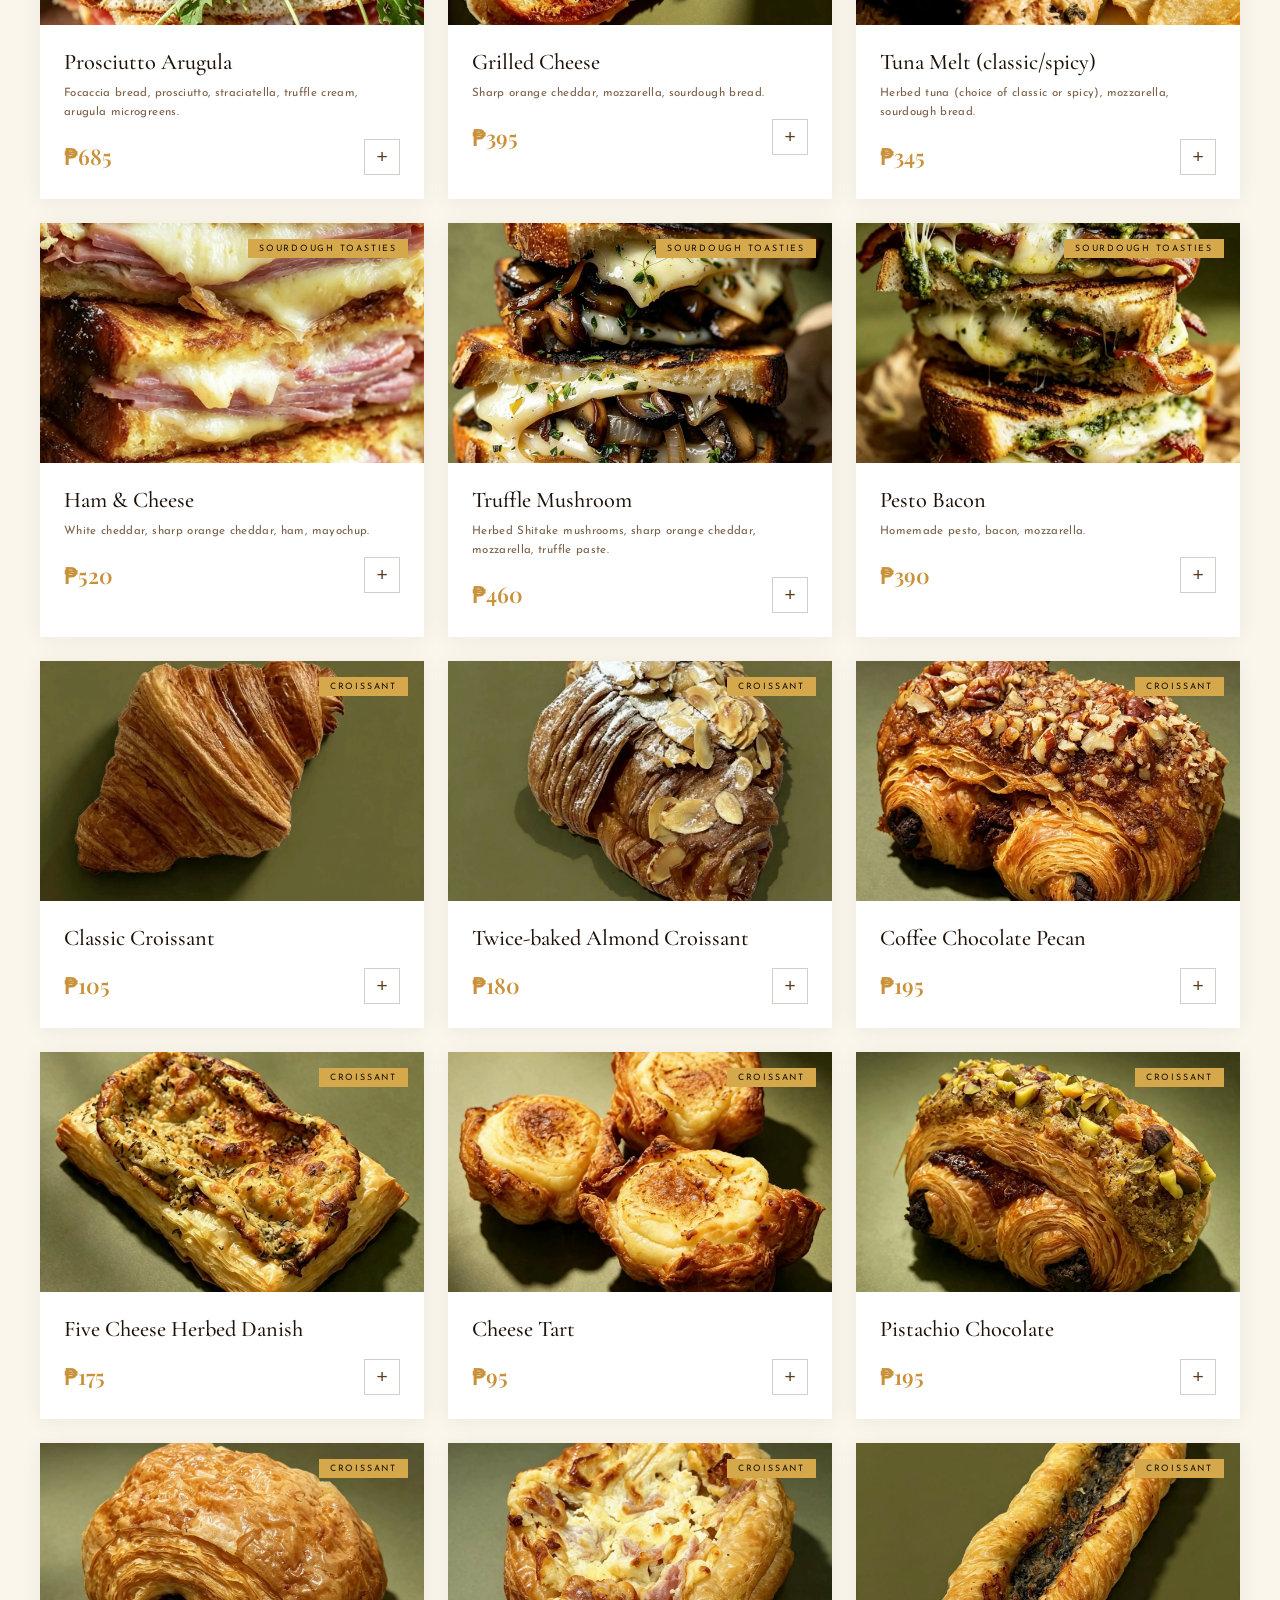
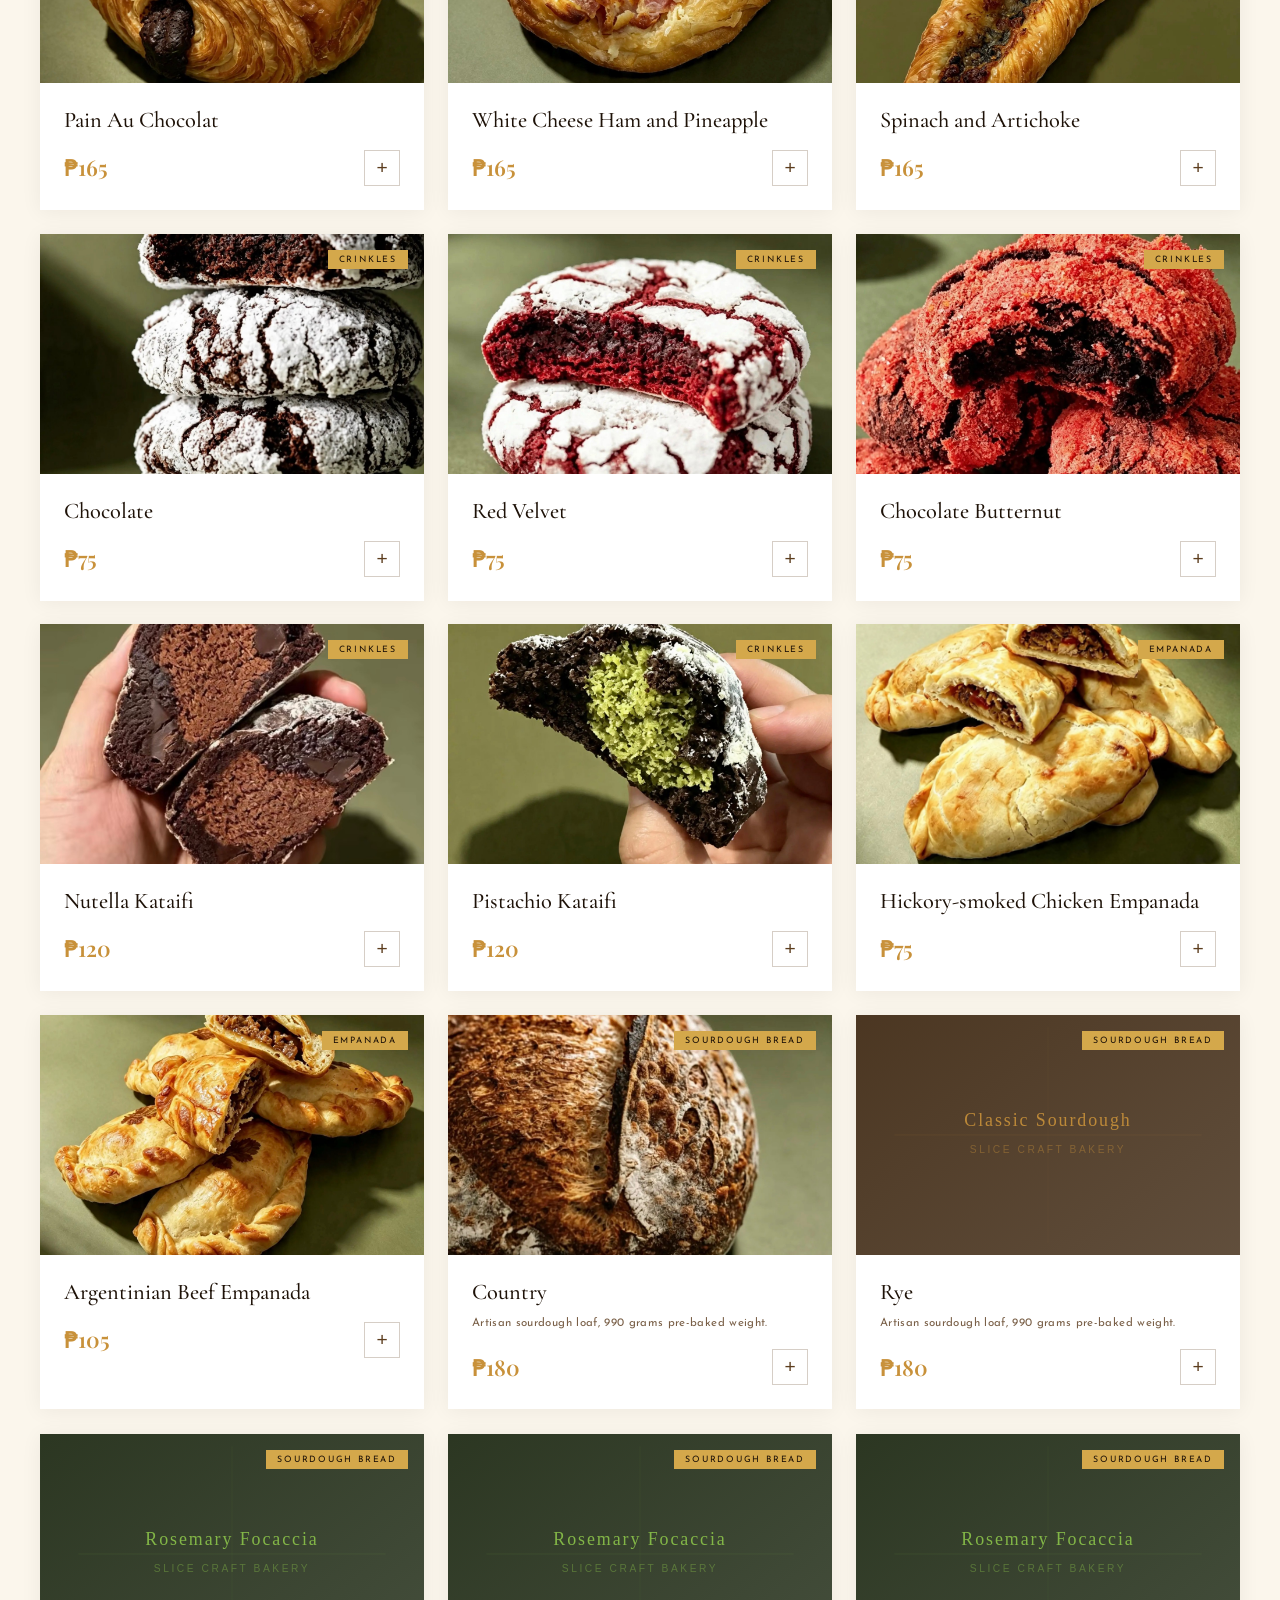
==== commit efdc198c: "Add files via upload" ====
--- a/index.html
+++ b/index.html
@@ -9,7 +9,7 @@
   <!-- Google Fonts (requires internet; falls back gracefully offline) -->
   <link rel="preconnect" href="https://fonts.googleapis.com">
   <link rel="preconnect" href="https://fonts.gstatic.com" crossorigin>
-  <link href="https://fonts.googleapis.com/css2?family=Cormorant+Garamond:ital,wght@0,300;0,400;0,500;0,600;1,300;1,400;1,600&family=Josefin+Sans:wght@100;200;300;400&display=swap" rel="stylesheet">
+  <link href="https://fonts.googleapis.com/css2?family=Cormorant+Garamond:ital,wght@0,300;0,400;0,500;0,600;1,300;1,400;1,600&family=Playfair+Display:wght@500;600;700&family=Josefin+Sans:wght@100;200;300;400&display=swap" rel="stylesheet">
 
   <link rel="stylesheet" href="css/style.css">
 </head>
--- a/css/style.css
+++ b/css/style.css
@@ -377,14 +377,14 @@
 /* Category filter pills */
 .category-filters {
   display: flex;
-  gap: 0.75rem;
+  flex-wrap: wrap;
+  gap: 0.6rem;
   justify-content: center;
-  flex-wrap: wrap;
   margin-bottom: 3rem;
   padding: 0 2rem;
 }
 .filter-pill {
-  padding: 0.55rem 1.5rem;
+  padding: 0.55rem 1.2rem;
   border: 1px solid rgba(92,61,30,0.25);
   background: transparent;
   font-family: 'Josefin Sans', sans-serif;
@@ -396,6 +396,7 @@
   transition: all 0.25s ease;
   position: relative;
   overflow: hidden;
+  white-space: nowrap;
 }
 .filter-pill::before {
   content: '';
@@ -756,6 +757,9 @@
   footer { flex-direction: column; gap: 1rem; text-align: center; padding: 1.5rem; }
   .menu-grid { padding: 0 1rem; }
   .hero-cta { flex-direction: column; align-items: center; }
+
+  .category-filters { padding: 0 1rem; gap: 0.4rem; }
+  .filter-pill { padding: 0.45rem 0.85rem; font-size: 0.56rem; letter-spacing: 0.12em; }
 }
 
 @media (prefers-reduced-motion: reduce) {
@@ -776,8 +780,9 @@
   flex: 1;
 }
 .card-prices.single .price-val {
-  font-family: 'Cormorant Garamond', serif;
-  font-size: 1.5rem;
+  font-family: 'Playfair Display', serif;
+  font-weight: 600;
+  font-size: 1.35rem;
   color: var(--caramel);
 }
 .price-option {
@@ -793,33 +798,14 @@
   margin-bottom: 0.1rem;
 }
 .price-val {
-  font-family: 'Cormorant Garamond', serif;
-  font-size: 1.2rem;
+  font-family: 'Playfair Display', serif;
+  font-weight: 600;
+  font-size: 1.1rem;
   color: var(--caramel);
   line-height: 1;
 }
 
-/* ===== CATEGORY FILTERS — scrollable on mobile ===== */
-.category-filters {
-  overflow-x: auto;
-  -webkit-overflow-scrolling: touch;
-  scrollbar-width: none;
-  padding-bottom: 0.5rem;
-  flex-wrap: nowrap;
-  justify-content: flex-start;
-  padding-left: 2rem;
-  padding-right: 2rem;
-}
-.category-filters::-webkit-scrollbar { display: none; }
-
-/* Center the pills on wider screens */
-@media (min-width: 900px) {
-  .category-filters {
-    justify-content: center;
-    flex-wrap: wrap;
-    overflow-x: visible;
-  }
-}
+
 
 /* ===== LOGO IMAGE STYLES ===== */
 
@@ -864,3 +850,195 @@
   display: block;
   animation: logoFloat 2s ease infinite;
 }
+
+/* ============================================================
+   PRODUCT DETAIL MODAL
+   ============================================================ */
+.pm-backdrop {
+  display: none;
+  position: fixed;
+  inset: 0;
+  background: rgba(20, 10, 2, 0.78);
+  z-index: 500;
+  align-items: center;
+  justify-content: center;
+  padding: 1.5rem;
+  backdrop-filter: blur(6px);
+  -webkit-backdrop-filter: blur(6px);
+}
+.pm-backdrop.open {
+  display: flex;
+  animation: pmFadeIn 0.3s ease;
+}
+@keyframes pmFadeIn {
+  from { opacity: 0; }
+  to   { opacity: 1; }
+}
+
+.pm-modal {
+  background: var(--light-cream);
+  width: 100%;
+  max-width: 820px;
+  max-height: 90vh;
+  overflow: hidden;
+  position: relative;
+  display: flex;
+  flex-direction: column;
+  animation: pmSlideUp 0.35s cubic-bezier(0.16, 1, 0.3, 1);
+  box-shadow: 0 30px 80px rgba(20, 10, 2, 0.45);
+}
+@keyframes pmSlideUp {
+  from { opacity: 0; transform: translateY(30px) scale(0.97); }
+  to   { opacity: 1; transform: translateY(0)   scale(1); }
+}
+
+/* Close button */
+.pm-close {
+  position: absolute;
+  top: 1rem;
+  right: 1rem;
+  z-index: 10;
+  width: 36px;
+  height: 36px;
+  background: rgba(30, 18, 8, 0.55);
+  border: 1px solid rgba(212, 168, 75, 0.3);
+  color: var(--gold);
+  font-size: 1.3rem;
+  line-height: 1;
+  cursor: none;
+  display: flex;
+  align-items: center;
+  justify-content: center;
+  transition: background 0.2s, border-color 0.2s;
+}
+.pm-close:hover {
+  background: rgba(30, 18, 8, 0.85);
+  border-color: var(--gold);
+}
+
+/* Two-column layout */
+.pm-layout {
+  display: grid;
+  grid-template-columns: 1fr 1fr;
+  flex: 1;
+  overflow: hidden;
+}
+
+/* Image panel */
+.pm-img-wrap {
+  position: relative;
+  overflow: hidden;
+  min-height: 320px;
+}
+.pm-img {
+  width: 100%;
+  height: 100%;
+  object-fit: cover;
+  display: block;
+  transition: transform 0.6s ease;
+}
+.pm-modal:hover .pm-img { transform: scale(1.04); }
+.pm-img-overlay {
+  position: absolute;
+  inset: 0;
+  background: linear-gradient(135deg, rgba(30,18,8,0.35) 0%, transparent 60%);
+}
+.pm-tag {
+  position: absolute;
+  bottom: 1.2rem;
+  left: 1.2rem;
+  background: var(--gold);
+  color: var(--dark);
+  font-family: 'Josefin Sans', sans-serif;
+  font-size: 0.5rem;
+  letter-spacing: 0.25em;
+  text-transform: uppercase;
+  padding: 0.35rem 0.8rem;
+}
+
+/* Content panel */
+.pm-content {
+  padding: 2.5rem 2.2rem;
+  display: flex;
+  flex-direction: column;
+  gap: 1.2rem;
+  overflow-y: auto;
+  background: var(--light-cream);
+}
+.pm-name {
+  font-family: 'Cormorant Garamond', serif;
+  font-weight: 400;
+  font-size: clamp(1.6rem, 3vw, 2.2rem);
+  color: var(--dark);
+  line-height: 1.15;
+}
+.pm-divider {
+  width: 48px;
+  height: 1px;
+  background: linear-gradient(90deg, var(--gold), transparent);
+  margin: -0.4rem 0;
+}
+.pm-desc {
+  font-size: 0.8rem;
+  line-height: 1.85;
+  color: #6b5035;
+  letter-spacing: 0.03em;
+}
+
+/* Pricing */
+.pm-prices-wrap {
+  margin-top: auto;
+  padding-top: 1.2rem;
+  border-top: 1px solid rgba(200, 176, 144, 0.35);
+}
+.pm-prices-label {
+  font-size: 0.55rem;
+  letter-spacing: 0.3em;
+  text-transform: uppercase;
+  color: var(--sand);
+  margin-bottom: 0.8rem;
+}
+.pm-prices {
+  display: flex;
+  flex-wrap: wrap;
+  gap: 0.8rem;
+}
+.pm-price-row {
+  display: flex;
+  flex-direction: column;
+  gap: 0.2rem;
+}
+.pm-size {
+  font-family: 'Josefin Sans', sans-serif;
+  font-size: 0.55rem;
+  letter-spacing: 0.2em;
+  text-transform: uppercase;
+  color: var(--sand);
+}
+.pm-price {
+  font-family: 'Cormorant Garamond', serif;
+  font-size: 2rem;
+  color: var(--caramel);
+  font-weight: 400;
+  line-height: 1;
+}
+.pm-price.single {
+  font-size: 2.4rem;
+}
+
+/* Mobile — stack vertically */
+@media (max-width: 620px) {
+  .pm-backdrop { padding: 0; align-items: flex-end; }
+  .pm-modal {
+    max-height: 92vh;
+    max-width: 100%;
+    border-radius: 0;
+  }
+  .pm-layout {
+    grid-template-columns: 1fr;
+    overflow-y: auto;
+  }
+  .pm-img-wrap { min-height: 240px; max-height: 260px; }
+  .pm-content  { padding: 1.8rem 1.5rem; }
+  .pm-close    { top: 0.8rem; right: 0.8rem; }
+}
